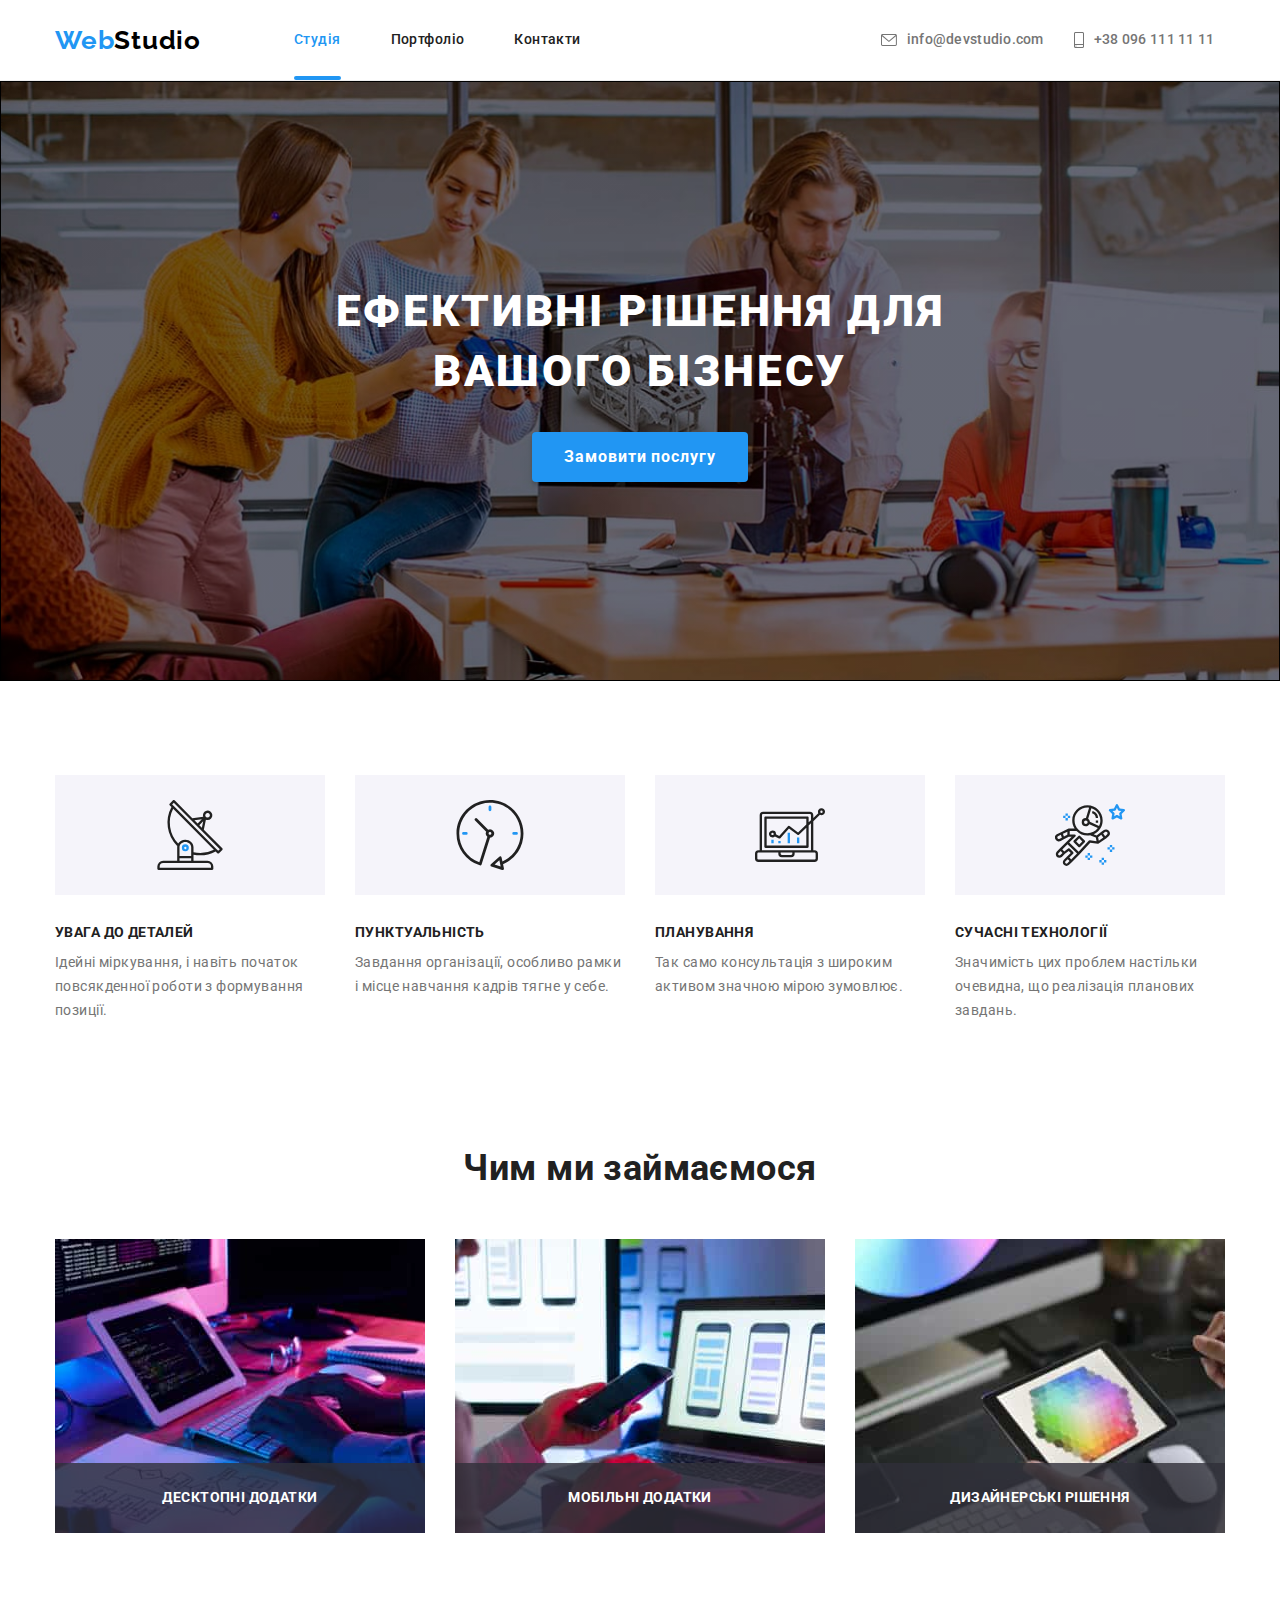
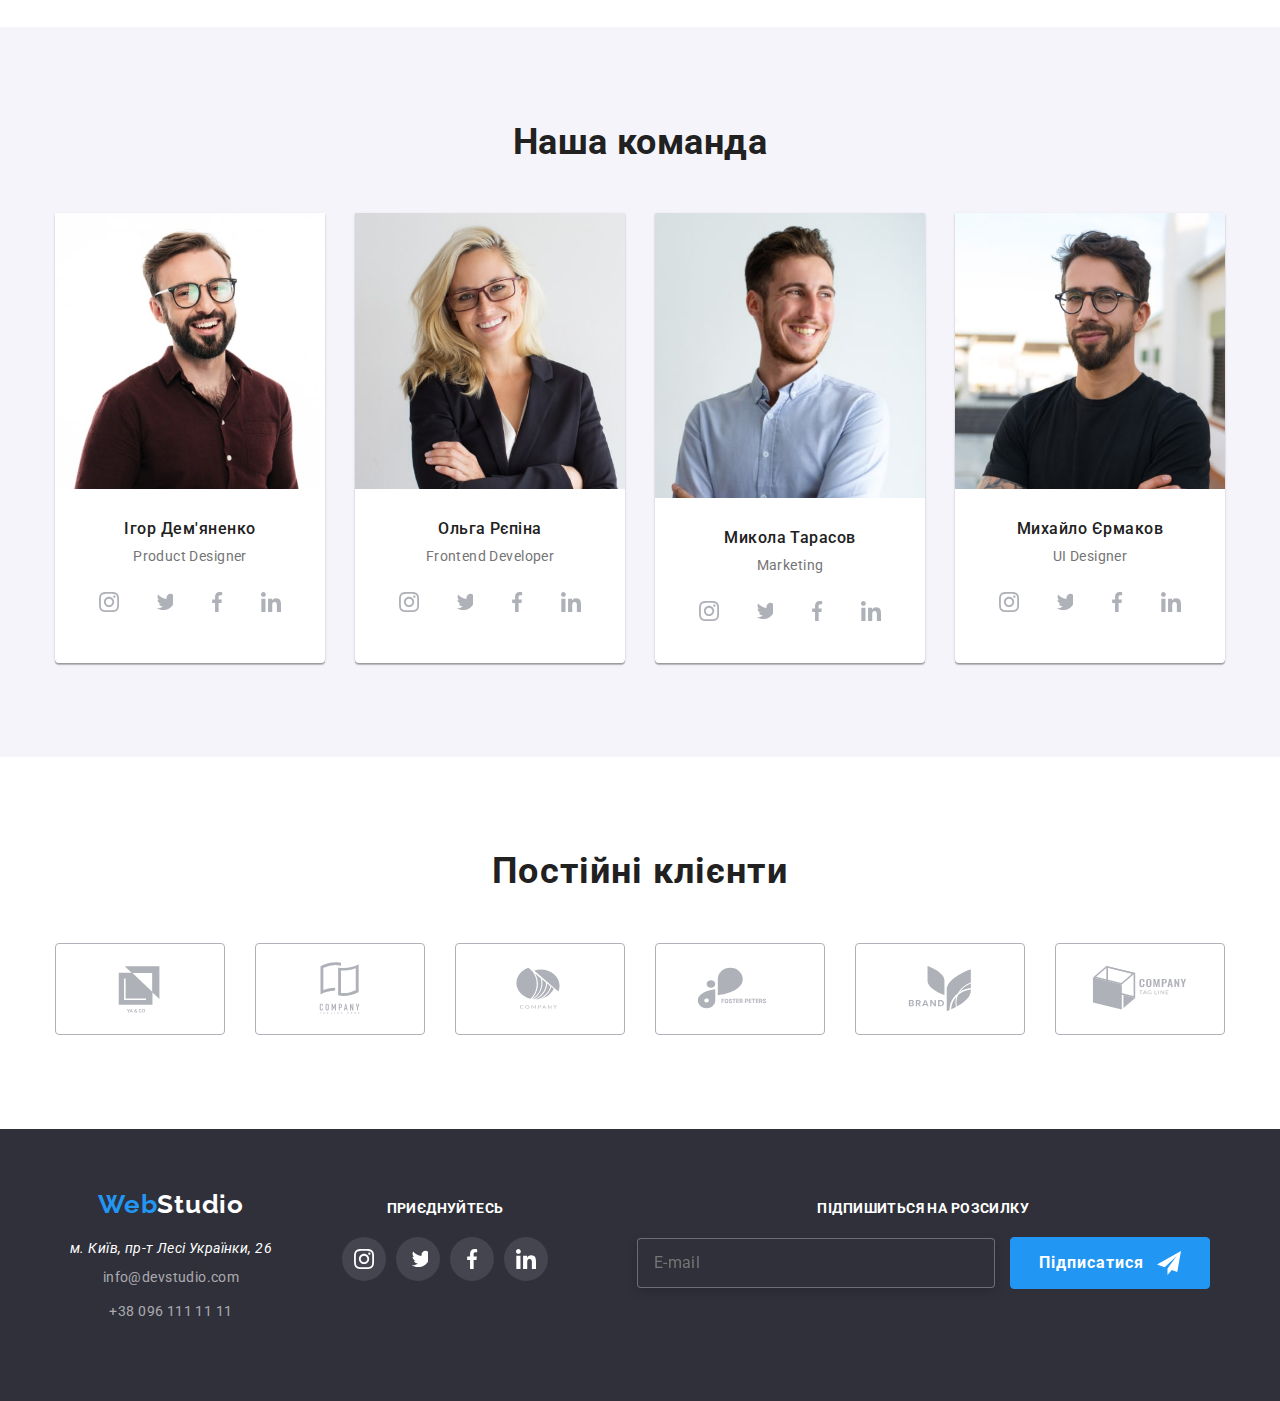
==== index.html @ cedf7c08 "DZ_8" ====
<!DOCTYPE html>
<html lang="uk">
<head>
    <meta charset="UTF-8">
    <meta http-equiv="X-UA-Compatible" content="IE=edge">
    <meta name="viewport" content="width=device-width, initial-scale=1.0">
    <title>WebStudio</title>
    <link rel="preconnect" href="https://fonts.googleapis.com">
    <link rel="preconnect" href="https://fonts.gstatic.com" crossorigin>
    <link href="https://fonts.googleapis.com/css2?family=Oleo+Script&family=Raleway:wght@700&family=Roboto:wght@400;500;700;900&display=swap" rel="stylesheet">
    <link rel="stylesheet" href="https://cdnjs.cloudflare.com/ajax/libs/modern-normalize/1.1.0/modern-normalize.min.css" />
    <link rel="stylesheet" href="./css/main.min.css" />
</head>
<body>

    <header class="header">
        <div class="container nav-contact">
            
            <nav class="nav">
                <a href="./index.html" class="logo link">
                    <span class="accent">Web</span>Studio
                </a>
                <button type="button" class="menu-btn" aria-expanded="false" aria-controls="menu-container" data-menu-button>
                    <svg width="40" height="40" aria-label="перемикач меню">
                        <use href="./images/icons.svg#icon-menu_40" class="icon-menu"></use>
                        <use href="./images/icons.svg#icon-close_40" class="icon-close"></use>
                    </svg>
                </button>
                <div class="menu-container" id="menu-container is-open" data-menu>
                    <ul class="nav__list list">
                        <li class="nav__item"><a class="nav__link current link" href="./index.html">Студія</a></li>
                        <li class="nav__item"><a class="nav__link link" href="./portfolio.html">Портфоліо</a></li>
                        <li class="nav__item"><a class="nav__link link" href="">Контакти</a></li>
                    </ul>

                    <ul class="contact__list list">
                        <li class="contact__item">
                            <a href="mailto:info@devstudio.com" class="contact__link mail link">
                                <svg width="16" height="12" class="contact__icon">
                                    <use href="./images/icons.svg#icon-envelope"></use>
                                </svg>info@devstudio.com</a>
                        </li>
                        <li class="contact__item">
                            <a href="tel:+380961111111" class="contact__link tel link">
                                <svg width="10" height="16" class="contact__icon">
                                    <use href="./images/icons.svg#icon-smartphone"></use>
                                </svg>+38 096 111 11 11</a>
                        </li>    
                    </ul>
                    
                    <ul class="soc__list list">
                        <li class="soc__item">
                            <a href="" class="soc__link link">Instagram</a>
                        </li>
                        <li class="soc__item">
                            <a href="" class="soc__link link">Twitter</a>
                        </li>
                        <li class="soc__item">
                            <a href="" class="soc__link link">Facebook</a>
                        </li>
                        <li class="soc__item">
                            <a href="" class="soc__link link">Linkedin</a>
                        </li>
                    </ul>
                </div>  
            </nav>
        </div>
    </header>

    <!--Main-->
    <main>

        <section class="hero">
            <h1 class="hero__title">Ефективні рішення для<br>вашого бізнесу</h1>
            <button type="button" class="hero__btn btn" data-modal-open="">Замовити послугу</button>
        </section>
       
        <!--Властивості-->
        <section class="properties">
            <div class="container">

                 <!--Прихований заголовок-->
                <h2 class="visually-hidden">Необхідні властивості характеру</h2>

                <ul class="properties__list list">
                    <li class="properties__item icon-antena">
                        <h3 class="properties__title">УВАГА ДО ДЕТАЛЕЙ</h3>
                        <p class="properties__text">Ідейні міркування, і навіть початок повсякденної роботи з формування позиції.</p>
                    </li>
                    <li class="properties__item icon-clock">
                        <h3 class="properties__title">ПУНКТУАЛЬНІСТЬ</h3>
                        <p class="properties__text">Завдання організації, особливо рамки і місце навчання кадрів тягне у себе.</p>
                    </li>
                    <li class="properties__item icon-diagram">
                        <h3 class="properties__title">ПЛАНУВАННЯ</h3>
                        <p class="properties__text">Так само консультація з широким активом значною мірою зумовлює.</p>
                    </li>
                    <li class="properties__item icon-cosmo">
                        <h3 class="properties__title">СУЧАСНІ ТЕХНОЛОГІЇ</h3>
                        <p class="properties__text">Значимість цих проблем настільки очевидна, що реалізація планових завдань.</p>
                    </li>
                </ul>
            </div>
        </section>

        <!--Зайнятість-->
        <section class="employment">
            <div class="container">
                <h2 class="employment__title">Чим ми займаємося</h2>
                <ul class="employment__list list">
                    <li class="employment__item">
                        <div class="box">
                            <img src="./images/box_1.jpg" alt="картинка алгоритму" width="370">
                            <p class="image__label">Десктопні додатки</p>
                        </div>
                    </li>
                    <li class="employment__item">
                        <div class="box">
                            <img src="./images/box_2.jpg" alt="картинка схеми сайту" width="370">
                            <p class="image__label">Мобільні додатки</p>
                        </div>
                    </li>
                    <li class="employment__item">
                        <div class="box">
                            <img src="./images/box_3.jpg" alt="картинка вибору кольору" width="370">
                            <p class="image__label">Дизайнерські рішення</p>
                        </div>
                    </li>
                </ul>
            </div>
        </section>

        <!--Наша команда-->
        <section class="team">
            <div class="container">
                <h2 class="team__title">Наша команда</h2>
                <ul class="team__list list">
                    <li class="team__item">
                        <picture>
                            <source
                                srcset="./images/demjan_mob-min.jpg 1x, ./images/demjan_mob@2x-min.jpg 2x" media="(min-width: 480px)"
                            />
                            <source
                                srcset="./images/demjan_tab-min.jpg 1x ./images/demjan_mob@2x-min.jpg 2x" media="(min-width: 768px)"
                            />
                            <img src="./images/img_1.jpg" alt="фото Ігора Дем'яненко" width="270">
                        </picture>
                        
                        <h3 class="team__name">Ігор Дем'яненко</h3>
                        <p class="team__text">Product Designer</p>
                        <ul class="team-soc__list list">
                            <li class="team-soc__item">
                                <a href="#" class="team-soc__link link">
                                    <svg width="20" height="20" class="team__icon">
                                        <use href="./images/icons.svg#icon-instagram"></use>
                                    </svg>
                                </a>
                            </li>
                            <li class="team-soc__item">
                                <a href="#" class="team-soc__link link">
                                    <svg width="20" height="20" class="team__icon">
                                        <use href="./images/icons.svg#icon-twitter"></use>
                                    </svg>
                                </a>
                            </li>
                            <li class="team-soc__item">
                                <a href="#" class="team-soc__link link">
                                    <svg width="20" height="20" class="team__icon">
                                        <use href="./images/icons.svg#icon-facebook"></use>
                                    </svg>
                                </a>
                            </a></li>
                            <li class="team-soc__item">
                                <a href="#" class="team-soc__link link">
                                    <svg width="20" height="20" class="team__icon">
                                        <use href="./images/icons.svg#icon-linkedin"></use>
                                    </svg>
                                </a>
                            </li>
                        </ul>

                    </li>
                    <li class="team__item">
                        <picture>
                            <source
                                srcset="/images/repina_mob-min.jpg 1x, ./images/demjan_mob@2x-min.jpg 2x" media="(min-width: 480px)"
                            />
                            <source
                                srcset="/images/repina_tab-min.jpg, ./images/demjan_mob@2x-min.jpg 2x" media="(min-width: 768px)"
                            />
                            <img src="./images/img_2.jpg" alt="фото Ольги Рєпіної" width="270">
                        </picture>
                        
                        <h3 class="team__name">Ольга Рєпіна</h3>
                        <p class="team__text">Frontend Developer</p>
                        <ul class="team-soc__list list">
                            <li class="team-soc__item">
                                <a href="#" class="team-soc__link link">
                                    <svg width="20" height="20" class="team__icon">
                                        <use href="./images/icons.svg#icon-instagram"></use>
                                    </svg>
                                </a>
                            </li>
                            <li class="team-soc__item">
                                <a href="#" class="team-soc__link link">
                                    <svg width="20" height="20" class="team__icon">
                                        <use href="./images/icons.svg#icon-twitter"></use>
                                    </svg>
                                </a>
                            </li>
                            <li class="team-soc__item">
                                <a href="#" class="team-soc__link link">
                                    <svg width="20" height="20" class="team__icon">
                                        <use href="./images/icons.svg#icon-facebook"></use>
                                    </svg>
                                </a>
                            </a></li>
                            <li class="team-soc__item">
                                <a href="#" class="team-soc__link link">
                                    <svg width="20" height="20" class="team__icon">
                                        <use href="./images/icons.svg#icon-linkedin"></use>
                                    </svg>
                                </a>
                            </li>
                        </ul>
                    </li>
                    <li class="team__item">
                        <picture>
                            <source
                                srcset="/images/taras_tab-min.jpg 1x, ./images/taras_tab@2x-min.jpg 2x" media="(min-width: 480px)"
                            />
                            <source
                                srcset="/images/taras_tab-min.jpg 1x, ./images/taras_tab@2x-min.jpg 2x" media="(min-width: 768px)"
                            />
                            <img src="./images/img_3.jpg" alt="фото Миколи Тарасова" width="270">
                        </picture>
                        
                        <h3 class="team__name">Микола Тарасов</h3>
                        <p class="team__text">Marketing</p>
                        <ul class="team-soc__list list">
                            <li class="team-soc__item">
                                <a href="#" class="team-soc__link link">
                                    <svg width="20" height="20" class="team__icon">
                                        <use href="./images/icons.svg#icon-instagram"></use>
                                    </svg>
                                </a>
                            </li>
                            <li class="team-soc__item">
                                <a href="#" class="team-soc__link link">
                                    <svg width="20" height="20" class="team__icon">
                                        <use href="./images/icons.svg#icon-twitter"></use>
                                    </svg>
                                </a>
                            </li>
                            <li class="team-soc__item">
                                <a href="#" class="team-soc__link link">
                                    <svg width="20" height="20" class="team__icon">
                                        <use href="./images/icons.svg#icon-facebook"></use>
                                    </svg>
                                </a>
                            </a></li>
                            <li class="team-soc__item">
                                <a href="#" class="team-soc__link link">
                                    <svg width="20" height="20" class="team__icon">
                                        <use href="./images/icons.svg#icon-linkedin"></use>
                                    </svg>
                                </a>
                            </li>
                        </ul>
                    </li>
                    <li class="team__item">
                        <picture>
                            <source
                                srcset="/images/jermak_mob-min.jpg 1x, ./images/jermak_mob@2x-min.jpg 2x" media="(min-width: 480px)"
                            />
                            <source
                                srcset="/images/jermak_tab-min.jpg, ./images/jermak_mob@2x-min.jpg 2x" media="(min-width: 768px)"
                            />
                            <img src="./images/img_4.jpg" alt="фото Михайла Єрмакова" width="270">
                        </picture>
                        
                        <h3 class="team__name">Михайло Єрмаков</h3>
                        <p class="team__text">UI Designer</p>
                        <ul class="team-soc__list list">
                            <li class="team-soc__item">
                                <a href="#" class="team-soc__link link">
                                    <svg width="20" height="20" class="team__icon">
                                        <use href="./images/icons.svg#icon-instagram"></use>
                                    </svg>
                                </a>
                            </li>
                            <li class="team-soc__item">
                                <a href="#" class="team-soc__link link">
                                    <svg width="20" height="20" class="team__icon">
                                        <use href="./images/icons.svg#icon-twitter"></use>
                                    </svg>
                                </a>
                            </li>
                            <li class="team-soc__item">
                                <a href="#" class="team-soc__link link">
                                    <svg width="20" height="20" class="team__icon">
                                        <use href="./images/icons.svg#icon-facebook"></use>
                                    </svg>
                                </a>
                            </a></li>
                            <li class="team-soc__item">
                                <a href="#" class="team-soc__link link">
                                    <svg width="20" height="20" class="team__icon">
                                        <use href="./images/icons.svg#icon-linkedin"></use>
                                    </svg>
                                </a>
                            </li>
                        </ul>

                    </li>
                </ul>
            </div>
        </section>

        <!--Клієнти-->
        <section class="client">
            <div class="container">
                <h2 class="client__title">Постійні клієнти</h2>
                <ul class="client__list list">
                    <li class="client__item">
                        <a href="#" class="client__link link">
                            <svg width="106" height="60" class="client__icon">
                                <use href="./images/icons.svg#icon-Logo_1"></use>
                            </svg>
                        </a>
                    </li>
                    <li class="client__item">
                        <a href="#" class="client__link link">
                            <svg width="106" height="60" class="client__icon">
                                <use href="./images/icons.svg#icon-Logo_2"></use>
                            </svg>
                        </a>
                    </li>
                    <li class="client__item">
                        <a href="#" class="client__link link">
                            <svg width="106" height="60" class="client__icon">
                                <use href="./images/icons.svg#icon-Logo_3"></use>
                            </svg>
                        </a>
                    </li>
                    <li class="client__item">
                        <a href="#" class="client__link link">
                            <svg width="106" height="60" class="client__icon">
                                <use href="./images/icons.svg#icon-Logo_4"></use>
                            </svg>
                        </a>
                    </li>
                    <li class="client__item">
                        <a href="#" class="client__link link">
                            <svg width="106" height="60" class="client__icon">
                                <use href="./images/icons.svg#icon-Logo_5"></use>
                            </svg>
                        </a>
                    </li>
                    <li class="client__item">
                        <a href="#" class="client__link link">
                            <svg width="106" height="60" class="client__icon">
                                <use href="./images/icons.svg#icon-Logo_6"></use>
                            </svg>
                        </a>
                    </li>
                </ul>
            </div>
            
        </section>
    </main>

    <!---Футер-->
    <footer class="footer">
        <div class="container">
            <div class="footer-block">
                <div class="footer-contact">
                    <a href="./index.html" class="logo logo--footer link">
                        <span class="accent">Web</span>Studio
                    </a>
                    <address>
                        <ul class="footer-contact__list list">
                            <li class="footer-contact__item">
                                <a href="https://goo.gl/maps/PAnnSUerjHj3gwqy8" class="footer-contact add link" target="_blank" rel="noopener noreferrer">м. Київ, пр-т Лесі Українки, 26</a>
                            </li>
                            <li class="footer-contact__item">
                                <a href="mailto:info@devstudio.com" class="footer-contact__link link">info@devstudio.com</a>
                            </li>
                            <li class="footer-contact__item">
                                <a href="tel:+380961111111" class="footer-contact__link link">+38 096 111 11 11</a>
                            </li>
                        </ul>
                    </address>
                </div>
                <div class="footer-soc">
                    <p class="footer-soc__text">Приєднуйтесь</p>
                    <ul class="footer-soc__list list">
                        <li class="footer-soc__item">
                            <a href="#" class="footer-soc__link link">
                                <svg width="20" height="20" class="footer-soc__icon">
                                    <use href="./images/icons.svg#icon-instagram"></use>
                                </svg>
                            </a>
                        </li>
                        <li class="footer-soc__item">
                            <a href="#" class="footer-soc__link link">
                                <svg width="20" height="20" class="footer-soc__icon">
                                    <use href="./images/icons.svg#icon-twitter"></use>
                                </svg>
                            </a>
                        </li>
                        <li class="footer-soc__item">
                            <a href="#" class="footer-soc__link link">
                                <svg width="20" height="20" class="footer-soc__icon">
                                    <use href="./images/icons.svg#icon-facebook"></use>
                                </svg>
                            </a>
                        </a></li>
                        <li class="footer-soc__item">
                            <a href="#" class="footer-soc__link link">
                                <svg width="20" height="20" class="footer-soc__icon">
                                    <use href="./images/icons.svg#icon-linkedin"></use>
                                </svg>
                            </a>
                        </li>
                    </ul>
                </div>
                <form action="" class="footer-form">
                    <p class="footer-form__text">Підпишиться на розсилку</p>
                    <input type="email" name="email" class="footer-form__input" placeholder="E-mail" required />
                    <button type="submit" class="footer-form__btn btn">
                        <svg width="24" height="24" class="footer-form__icon">
                            <use href="./images/icons.svg#icon-send"></use>
                        </svg>
                        Підписатися
                    </button>
                </form>
            </div>
        </div> 
    </footer>

   <!-- -Модальне вікно-->
    <div class="backdrop is-hidden" data-modal>
        <div class="modal">
          <button type="button" class="modal__close-button btn" data-modal-close>
            <svg width="18" height="18" class="modal__close-icon">
              <use href="./images/icons.svg#close-black-18dp"></use>
            </svg>
          </button>
          <p class="modal__form-title">Залиште свої дані, ми вам передзвонимо</p>
          <form action="">
            <div class="modal-input">
                <label for="name" class="modal-input__label">Ім'я</label>
                <div class="modal-input__field">
                    <input type="text" class="input" name="name" id="name" required>
                    <svg width="18" height="18" class="modal-input__icon">
                        <use href="./images/icons.svg#icon-person-black"></use>
                    </svg>
                </div>    
            </div>
            <div class="modal-input">
                <label for="tel" class="modal-input__label">Телефон</label>
                <div class="modal-input__field">
                    <input type="text" class="input" name="tel" id="tel" value="+38" required >
                    <svg width="18" height="18" class="modal-input__icon">
                        <use href="./images/icons.svg#icon-phone-black"></use>
                    </svg>
                </div>
            </div>
            <div class="modal-input">
                <label for="email" class="modal-input__label">Пошта</label>
                <div class="modal-input__field">
                    <input type="text" class="input" name="email" id="email" required>
                    <svg width="18" height="18" class="modal-input__icon">
                        <use href="./images/icons.svg#icon-email-black"></use>
                    </svg>
                </div>
            </div>
            <div class="modal-input__com">
                <label for="comment" class="modal-input__label">Коментар</label>
                <textarea class="modal-input__comment input" placeholder="Введіть текст" name="comment" id="comment"></textarea>
            </div>

            <div class="modal-input__politic">
                <input type="checkbox" name="politic" id="politic" class="modal-input__check visually-hidden">
                <label for="politic" class="modal-politic__label">
                    <span class="modal-input__check">
                        <svg width="11" height="8">
                            <use href="./images/icons.svg#icon-check"></use>
                        </svg>
                    </span>  Погоджуюся з розсилкою та приймаю<a class="modal-input__cklick line" href="">Умови договору</a>
                </label>
            </div>
            <div class="modal__form-btn">
                <button type="submit" class="form__btn btn">Відправити</button>
            </div>
            
          </form>
        </div>
    </div>
    <script src="./js/modal.js"></script>
    <script src="./js/menu.js"></script>        
</body>
</html>
---- css/main.min.css ----
p,h1,h2,h3,h4,h5,h6{margin:0}ul,ol{margin:0}:root{--primary-text-color:#757575;--title-text-color:#212121;--accent-color:#2196F3;--primary-white-color:#ffffff;--background-color: #2F303A;--background-color_2: #F5F4FA;--border-color: #EEEEEE;--hover-color: #000000;--icon-color: #AFB1B8;--footer-soc-background-color: rgba(255, 255, 255, 0.1);--background-color-hero: #C4C4C4;--modal-icon-color: rgba(0, 0, 0, 0.1);--box-shadow-color: rgba(0, 0, 0, 0.12), 0px 1px 1px rgba(0, 0, 0, 0.14), 0px 2px 1px rgba(0, 0, 0, 0.2);--box-shadow-color-2: 0px 4px 4px rgba(0, 0, 0, 0.15);--portfolio-link-box-shadow-color: rgba(0, 0, 0, 0.12), 0px 4px 4px rgba(0, 0, 0, 0.06), 1px 4px 6px rgba(0, 0, 0, 0.16);--portfolio-btn-shadow-color: rgba(0, 0, 0, 0.1), 0px 1px 2px rgba(0, 0, 0, 0.08), 0px 2px 2px rgba(0, 0, 0, 0.12)}.line::after{position:absolute;content:"";width:100%;bottom:0;left:0;height:1px;border-radius:1px;transition:background-color 250ms cubic-bezier(0.4, 0, 0.2, 1)}.line:hover::after,.line:focus::after{background-color:var(--accent-color)}.footer-soc__link,.footer-soc__list,.client__link,.client__list,.team-soc__link,.team-soc__list,.contact__link,.nav,.nav-contact,label.modal-politic__label,.modal-input__check{display:flex;align-items:center}.logo{font-family:"Raleway",sans-serif;font-weight:700;font-size:26px;letter-spacing:.03em;color:var(--hover-color)}@media screen and (min-width: 768px){.logo{font-size:24px;line-height:1.17}}@media screen and (min-width: 1200px){.logo{font-size:26px;line-height:1.19}}.backdrop{position:fixed;top:0;width:100%;height:100%;background-color:rgba(0,0,0,.2);transition:opacity 250ms cubic-bezier(0.4, 0, 0.2, 1),visibility 250ms cubic-bezier(0.4, 0, 0.2, 1)}.modal{position:absolute;top:50%;left:50%;transform:translate(-50%, -50%) scale(1) rotate(0);padding:40px;background-color:var(--primary-white-color);box-shadow:0px 1px 3px var(--box-shadow-color);border-radius:4px;transition:transform 250ms cubic-bezier(0.4, 0, 0.2, 1)}@media screen and (min-width: 480px){.modal{width:450px;min-height:581px}}@media screen and (min-width: 1200px){.modal{width:528px;min-height:581px}}.backdrop.is-hidden .modal{transform:translate(-50%, -50%) scale(0) rotate(180deg)}.modal__close-button{position:absolute;border-radius:50%;width:30px;height:30px;top:8px;right:8px;padding:0;background-color:var(--primary-white-color);border:1px solid var(--modal-icon-color)}.modal__close-button:hover .modal__close-icon,.modal__close-button:focus .modal__close-icon{fill:var(--accent-color)}.modal__close-icon{padding:6px;width:100%;height:100%;align-items:center;justify-content:center;color:var(--hover-color);transition:border 250ms cubic-bezier(0.4, 0, 0.2, 1)}.modal__form-title{margin:0;margin-bottom:12px;text-align:center;font-weight:700;font-size:20px;line-height:1.15;text-align:center;letter-spacing:.03em;color:var(--title-text-color)}@media screen and (min-width: 480px){.modal__form-title{width:370px}}@media screen and (min-width: 1200px){.modal__form-title{width:448px}}.modal__form-btn{display:flex;justify-content:center}.is-hidden{opacity:0;visibility:hidden;pointer-events:none}.input{width:100%;height:40px;padding:11px 12px;padding-left:42px;font-weight:400;font-size:12px;line-height:1.17;letter-spacing:.01em;color:rgba(25,7,7,.5);border:1px solid rgba(33,33,33,.2);border-radius:4px;transition:border 250ms cubic-bezier(0.4, 0, 0.2, 1);cursor:pointer}.input:hover,.input:focus{border-color:var(--accent-color);outline:rgba(0,0,0,0)}.input:hover+svg,.input:focus+svg{fill:var(--accent-color)}.modal-input{margin-bottom:10px}.modal-input label{display:block;margin-bottom:4px}.modal-input__field{position:relative}.modal-input__icon{position:absolute;top:50%;left:12px;transform:translateY(-50%);transition:fill 250ms cubic-bezier(0.4, 0, 0.2, 1)}.modal-input__politic{display:flex;justify-content:center;margin-bottom:30px}.modal-input__com{margin-bottom:20px}.modal-input__com label{display:block;margin-bottom:4px}.modal-input__label{font-weight:400;font-size:12px;line-height:1.17;letter-spacing:.01em;color:var(--primary-text-color)}.modal-input__comment{padding:12px 16px;width:100%;height:120px;resize:none}.modal-input__comment::-moz-placeholder{color:rgba(117,117,117,.5)}.modal-input__comment:-ms-input-placeholder{color:rgba(117,117,117,.5)}.modal-input__comment::placeholder{color:rgba(117,117,117,.5)}.modal-input__check{width:16px;height:16px;border:2px solid var(--primary-text-color);border-radius:2px;margin-right:7px;justify-content:center;cursor:pointer}.modal-input__check svg{fill:rgba(0,0,0,0)}.modal-input__check:checked+label>span{border:none;background-color:var(--accent-color)}.modal-input__check:checked+label>span svg{fill:var(--primary-white-color)}.modal-input__cklick{position:relative;margin-left:5px;color:var(--accent-color);text-decoration:none;transition:color 250ms cubic-bezier(0.4, 0, 0.2, 1)}.form__btn{display:block;width:200px;height:50px;font-weight:700;font-size:16px;line-height:1.88;letter-spacing:.06em;color:var(--primary-white-color);background-color:#2196f3;box-shadow:var(--box-shadow-color-2);border-radius:4px;transition:background-color 250ms cubic-bezier(0.4, 0, 0.2, 1)}.form__btn:hover,.form__btn:focus{background-color:var(--title-text-color)}@media screen and (min-width: 480px){.modal-politic__label{font-weight:400;font-size:12px;line-height:1.17;letter-spacing:.03em;color:var(--primary-text-color)}}@media screen and (min-width: 1200px){.modal-politic__label{font-size:14px;line-height:1.71}}.menu-btn{display:inline-block;margin-right:15px;margin-left:276px;padding:12px 8px;border:none;background-color:rgba(0,0,0,0);z-index:1;transition:transform 250ms cubic-bezier(0.4, 0, 0.2, 1)}@media screen and (min-width: 768px){.menu-btn{display:none}}.menu-btn .icon-close{display:none}.icon-close:hover,.icon-close:focus{fill:var(--accent-color)}.menu-btn.is-open .icon-close{display:block}.menu-btn.is-open .icon-menu{display:none}@media screen and (max-width: 767px){.menu-container{display:none;position:absolute;top:100%;left:0;width:100%;z-index:1;background-color:var(--primary-white-color)}.menu-container.is-open{display:block}}@media screen and (min-width: 768px){.menu-container{display:flex}}body{font-family:"Roboto",sans-serif;font-size:14px;letter-spacing:.03em;color:var(--primary-text-color);background-color:var(--primary-white-color)}img{display:block;width:100%;height:auto}.link{text-decoration:none}.list{list-style:none;padding:0;margin:0}.accent{color:var(--accent-color)}.visually-hidden{position:absolute;width:1px;height:1px;margin:-1px;border:0;padding:0;white-space:nowrap;-webkit-clip-path:inset(100%);clip-path:inset(100%);clip:rect(0 0 0 0);overflow:hidden;opacity:0}.btn{display:inline-block;border-radius:4px;font-family:"Roboto",sans-serif;font-size:16px;text-align:center;border:none;cursor:pointer}.container{margin-left:auto;margin-right:auto;width:100%;padding-left:15px;padding-right:15px}@media screen and (min-width: 480px){.container{width:480px}}@media screen and (min-width: 768px){.container{width:768px}}@media screen and (min-width: 1200px){.container{width:1200px}}.box{position:relative;top:0;left:0;width:100%}.header{position:relative;border-bottom:1px solid var(--border-color)}.nav{justify-content:space-between}@media screen and (min-width: 480px){.nav__list{display:block;padding-left:40px;margin-bottom:302px}}@media screen and (min-width: 768px){.nav__list{margin-bottom:0;padding-left:0;margin-left:87px;display:flex}}@media screen and (min-width: 1200px){.nav__list{margin-left:93px}}@media screen and (min-width: 480px){.nav__list .nav__item:not(:last-child){margin-bottom:32px}}@media screen and (min-width: 768px){.nav__list .nav__item:not(:last-child){margin-left:0;margin-bottom:0}}@media screen and (min-width: 480px){.nav__list .nav__item+.nav__item{margin-left:0}}@media screen and (min-width: 768px){.nav__list .nav__item+.nav__item{margin-left:50px}}@media screen and (min-width: 768px){.nav__list .nav__link{display:block;padding-top:32px;padding-bottom:32px}}.nav__list .nav__link:hover,.nav__list .nav__link:focus{color:var(--accent-color)}.nav__list .nav__link.current{color:var(--accent-color)}.nav__link{position:relative;color:var(--title-text-color);transition:color 250ms cubic-bezier(0.4, 0, 0.2, 1)}@media screen and (min-width: 480px){.nav__link{font-weight:500;font-size:40px;line-height:1.175}}@media screen and (min-width: 768px){.nav__link{font-weight:500;font-size:14px;line-height:1.14}}.nav__link .contact__link{letter-spacing:.02em}@media screen and (min-width: 1200px){.nav__link .contact__link{font-weight:500;line-height:1.14}}@media screen and (min-width: 480px){.contact__list{padding-left:40px;display:flex;flex-direction:column-reverse}}@media screen and (min-width: 768px){.contact__list{display:block;padding-left:0;margin-left:97px;margin-top:21px;flex-direction:unset}}@media screen and (min-width: 1200px){.contact__list{margin-top:0;margin-left:300px;display:flex}}@media screen and (min-width: 1200px){.contact__list .contact__item+.contact__item{margin-left:30px}}@media screen and (min-width: 480px){.contact__list .contact__item{margin-bottom:32px}}@media screen and (min-width: 768px){.contact__list .contact__item{margin-bottom:10px}}@media screen and (min-width: 1200px){.contact__list .contact__item{margin-bottom:0}}.contact__link{color:var(--primary-text-color);transition:color 250ms cubic-bezier(0.4, 0, 0.2, 1)}@media screen and (min-width: 480px){.contact__link{font-weight:500;font-size:34px;line-height:1.18}}@media screen and (min-width: 768px){.contact__link{font-weight:500;font-size:12px;line-height:1.17;letter-spacing:.02em}}@media screen and (min-width: 1200px){.contact__link{width:100%;height:100%;justify-content:center;font-size:14px;line-height:1.14}}.contact__link:hover .contact-icon,.contact__link:focus .contact-icon{fill:var(--accent-color)}.contact__link:hover,.contact__link:focus{color:var(--accent-color)}@media screen and (min-width: 480px){.contact__link a[href="tel:+380961111111"]{color:var(--accent-color)}}@media screen and (min-width: 768px){.contact__link a[href="tel:+380961111111"]{color:var(--primary-text-color)}}.contact__icon{fill:currentColor;transition:fill 250ms cubic-bezier(0.4, 0, 0.2, 1)}@media screen and (max-width: 767px){.contact__icon{display:none}}@media screen and (min-width: 768px){.contact__icon{margin-right:10px}}.current::after{background-color:var(--accent-color);border-radius:2px}@media screen and (min-width: 1200px){.current::after{position:absolute;content:"";bottom:0;left:0;width:100%;height:4px}}@media screen and (min-width: 480px){.soc__list{display:flex;padding-left:40px;padding-bottom:48px;margin-top:64px}}@media screen and (min-width: 767px){.soc__list{display:none}}.soc__link{font-weight:500;font-size:18px;line-height:1.22;letter-spacing:.02em;color:var(--accent-color)}.soc__item:not(:last-child){margin-right:20px}@media screen and (min-width: 480px){.tel{color:var(--accent-color)}}@media screen and (min-width: 768px){.tel{color:var(--primary-text-color)}}.hero{text-align:center;margin-right:auto;margin-left:auto;background-repeat:no-repeat;background-size:cover;background-position:center;border:1px solid var(--hover-color);background-color:var(--background-color-hero)}@media screen and (min-width: 480px){.hero{padding-top:118px;padding-bottom:118px;background-image:linear-gradient(rgba(0, 0, 0, 0.25), rgba(0, 0, 0, 0.25)),url("../images/hero_mob-min.jpg")}}@media screen and (min-width: 480px)and (min-device-ratio: 2),screen and (min-width: 480px)and (-webkit-min-device-pixel-ratio: 2),screen and (min-width: 480px)and (min-resolution: 192dpi),screen and (min-width: 480px)and (min-resolution: 2dppx){.hero{background-image:linear-gradient(rgba(0, 0, 0, 0.25), rgba(0, 0, 0, 0.25)),url("../images/hero_mob@2x-min.jpg")}}@media screen and (min-width: 768px){.hero{background-image:linear-gradient(rgba(0, 0, 0, 0.25), rgba(0, 0, 0, 0.25)),url("../images/hero_tab-min.jpg")}}@media screen and (min-width: 768px)and (min-device-ratio: 2),screen and (min-width: 768px)and (-webkit-min-device-pixel-ratio: 2),screen and (min-width: 768px)and (min-resolution: 192dpi),screen and (min-width: 768px)and (min-resolution: 2dppx){.hero{background-image:linear-gradient(rgba(0, 0, 0, 0.25), rgba(0, 0, 0, 0.25)),url("../images/hero_tab@2x-min.jpg")}}@media screen and (min-width: 1200px){.hero{padding-top:200px;padding-bottom:200px;max-width:1600px;height:600px;background-image:linear-gradient(rgba(0, 0, 0, 0.25), rgba(0, 0, 0, 0.25)),url("../images/hero_laptop-min.jpg")}}@media screen and (min-width: 1200px)and (min-device-ratio: 2),screen and (min-width: 1200px)and (-webkit-min-device-pixel-ratio: 2),screen and (min-width: 1200px)and (min-resolution: 192dpi),screen and (min-width: 1200px)and (min-resolution: 2dppx){.hero{background-image:linear-gradient(rgba(0, 0, 0, 0.25), rgba(0, 0, 0, 0.25)),url("../images/hero_laptop@2x-min.jpg")}}.hero__title{display:block;margin-top:0;margin-bottom:30px;font-weight:900;letter-spacing:.06em;text-transform:uppercase;color:var(--primary-white-color)}@media screen and (min-width: 480px){.hero__title{font-size:26px;line-height:1.61}}@media screen and (min-width: 1200px){.hero__title{font-size:44px;line-height:1.36}}.hero__btn{font-weight:700;font-size:16px;line-height:1.88;letter-spacing:.06em;color:var(--primary-white-color);background:var(--accent-color);box-shadow:var(--box-shadow-color-2);transition:background-color 250ms cubic-bezier(0.4, 0, 0.2, 1)}.hero__btn:hover,.hero__btn:focus{background-color:var(--hover-color)}@media screen and (min-width: 480px){.hero__btn{padding:10px 24px}}@media screen and (min-width: 1200px){.hero__btn{padding:10px 32px}}@media screen and (min-width: 480px){.properties{padding-top:60px;padding-bottom:60px}}@media screen and (min-width: 768px){.properties{padding-top:60px;padding-bottom:60px}}@media screen and (min-width: 1200px){.properties{padding-top:94px;padding-bottom:94px}}.properties__list{display:flex;flex-wrap:wrap;margin-top:0;margin-bottom:0}@media screen and (min-width: 480px){.properties__list .properties__item{width:100%}}@media screen and (min-width: 768px){.properties__list .properties__item{width:calc((100% - 90px)/2)}}@media screen and (min-width: 1200px){.properties__list .properties__item{width:270px}}.properties__list>.properties__item::before{display:block;content:"";height:120px;background-repeat:no-repeat;background-position:center;background-color:var(--background-color_2);margin-bottom:30px}@media screen and (min-width: 768px){.properties__list .properties__item:nth-child(2n+1){margin-right:30px}}@media screen and (min-width: 1200px){.properties__list .properties__item:nth-child(2n+1){margin-right:0}}@media screen and (min-width: 1200px){.properties__list .properties__item+.properties__item{margin-left:30px}}.properties__title{margin-top:0;margin-bottom:10px;font-weight:700;font-size:14px;line-height:1.14;letter-spacing:.03em;text-transform:uppercase;color:var(--title-text-color)}.properties__text{margin-top:0;margin-bottom:0;line-height:1.71}@media screen and (min-width: 480px){.properties__text{margin-bottom:30px}}.icon-antena::before{background-image:url("../images/antenna.svg")}.icon-clock::before{background-image:url("../images/clock.svg")}.icon-diagram::before{background-image:url("../images/diagram.svg")}.icon-cosmo::before{background-image:url("../images/astronaut.svg")}.employment{margin:0;padding-bottom:94px;text-align:center}@media screen and (max-width: 1200px){.employment{display:none}}.employment__list{display:flex}.employment__list>.employment__item{width:calc((100% - 60px)/3);margin-top:0;margin-bottom:0;margin-right:30px}.employment__list>.employment__item:nth-child(3n){margin-right:0}.employment__title{margin-top:0;margin-bottom:50px;font-weight:700;font-size:36px;line-height:1.17;color:var(--title-text-color)}.image__label{position:absolute;bottom:0;padding-top:27px;padding-bottom:27px;width:100%;margin:0;font-weight:700;font-size:14px;line-height:1.14;text-align:center;letter-spacing:.03em;text-transform:uppercase;color:var(--primary-white-color);background:rgba(47,48,58,.8)}.team{text-align:center;background-color:var(--background-color_2)}@media screen and (min-width: 480px){.team{padding-top:60px;padding-bottom:60px}}@media screen and (min-width: 768px){.team{padding-top:60px;padding-bottom:60px}}@media screen and (min-width: 1200px){.team{padding-top:94px;padding-bottom:94px}}.team__title{margin-top:0;margin-bottom:50px;font-weight:700;font-size:36px;line-height:1.17;color:var(--title-text-color)}@media screen and (min-width: 768px){.team__list{display:flex;flex-wrap:wrap}}@media screen and (min-width: 1200px){.team__list>.team__item+.team__item{margin-left:30px}}.team__list>.team__item{background:var(--primary-white-color);box-shadow:0px 1px 3px var(--box-shadow-color);border-radius:0px 0px 4px 4px}@media screen and (min-width: 480px){.team__list>.team__item{width:100%}}@media screen and (min-width: 768px){.team__list>.team__item{width:calc((100% - 60px)/2)}}@media screen and (min-width: 1200px){.team__list>.team__item{width:270px}}@media screen and (min-width: 768px){.team__list>.team__item:nth-child(2n+1){margin-right:30px}}@media screen and (min-width: 1200px){.team__list>.team__item:nth-child(2n+1){margin-right:0}}@media screen and (min-width: 768px){.team__list>.team__item:nth-child(-n+2){margin-bottom:30px}}@media screen and (min-width: 1200px){.team__list>.team__item:nth-child(-n+2){margin-bottom:0}}.team__name{margin-top:30px;margin-bottom:10px}.team__name,.team__name .team__text{font-weight:500;font-size:16px;line-height:1.19;text-align:center;letter-spacing:.03em;color:var(--title-text-color)}.team__text{margin-top:0;margin-bottom:16px;color:var(--primary-text-color)}.team-soc__list{justify-content:center;margin-bottom:30px}@media screen and (min-width: 480px){.team-soc__list{padding-bottom:24px}}@media screen and (min-width: 768px){.team-soc__list{padding-bottom:0}}.team-soc__item{width:44px;height:44px}.team-soc__item:not(:last-child){margin-right:10px}.team-soc__link{width:100%;height:100%;background-color:var(--primary-white-color);border-radius:50%;justify-content:center;color:var(--icon-color);transition:background-color 250ms cubic-bezier(0.4, 0, 0.2, 1),color 250ms cubic-bezier(0.4, 0, 0.2, 1)}.team-soc__link:hover{background-color:var(--accent-color);fill:var(--primary-white-color)}.team-soc__link:hover .team__icon{fill:var(--primary-white-color)}.team__icon{fill:currentColor}.client{padding-top:60px;padding-bottom:60px;text-align:center;background-color:var(--primary-white-color)}@media screen and (min-width: 1200px){.client{padding-top:94px;padding-bottom:94px}}.client__title{margin-top:0;margin-bottom:50px;font-weight:700;font-size:36px;line-height:1.16;text-align:center;letter-spacing:.03em;color:var(--title-text-color)}.client__list{justify-content:center;margin-right:-30px;margin-bottom:-30px}@media screen and (min-width: 480px){.client__list{flex-wrap:wrap}}.client__item{margin-right:30px;margin-bottom:30px;height:92px}@media screen and (min-width: 480px){.client__item{width:calc((100% - 60px)/2)}}@media screen and (min-width: 768px){.client__item{width:calc((100% - 90px)/3)}}@media screen and (min-width: 1200px){.client__item{width:calc((100% - 180px)/6)}}@media screen and (min-width: 1200px){.client__item:not(:last-child){margin-right:30px}}.client__item .portfolio__item:nth-child(3n+1){margin-right:0}.client__item .portfolio__item:nth-last-child(n+4){margin-bottom:0}.client__link{width:100%;height:100%;justify-content:center;color:var(--icon-color);border:1px solid var(--icon-color);border-radius:4px;transition:border 250ms cubic-bezier(0.4, 0, 0.2, 1)}.client__link:hover,.client__link:focus{fill:var(--accent-color);border:1px solid var(--accent-color)}.client__link:hover .client__icon{fill:var(--accent-color)}.client__icon{fill:currentColor;transition:fill 250ms cubic-bezier(0.4, 0, 0.2, 1)}@media screen and (min-width: 480px){.portfolio{padding-top:60px;padding-bottom:60px}}@media screen and (min-width: 768px){.portfolio{padding-top:60px;padding-bottom:60px}}@media screen and (min-width: 1200px){.portfolio{padding-top:94px;padding-bottom:94px}}.portfolio__list{display:flex}@media screen and (min-width: 480px){.portfolio__list{flex-wrap:wrap;width:336px;margin-bottom:40px}}@media screen and (min-width: 768px){.portfolio__list{flex-wrap:nowrap;width:100%;margin-bottom:34px;justify-content:center}}@media screen and (min-width: 768px){.portfolio__list .portfolio__item+.portfolio__item{margin-left:8px}}@media screen and (min-width: 480px){.portfolio__list .portfolio__item :not(:nth-child(3)){margin-right:8px}}@media screen and (min-width: 768px){.portfolio__list .portfolio__item :not(:nth-child(3)){margin-right:0}}@media screen and (min-width: 480px){.portfolio__list .portfolio__item:nth-child(-n+3){margin-bottom:15px}}@media screen and (min-width: 768px){.portfolio__list .portfolio__item:nth-child(-n+3){margin-bottom:0}}.portfolio__btn{padding:6px 22px;margin-top:0;font-weight:500;line-height:1.63;letter-spacing:.03em;color:var(--title-text-color);background:var(--background-color_2);border-radius:4px;transition:color 250ms cubic-bezier(0.4, 0, 0.2, 1),background-color 250ms cubic-bezier(0.4, 0, 0.2, 1),box-shadow 250ms cubic-bezier(0.4, 0, 0.2, 1)}.portfolio__btn:hover,.portfolio__btn:focus{color:var(--primary-white-color);background:var(--accent-color);box-shadow:0px 3px 1px var(--portfolio-btn-shadow-color)}.portfolio__img-list{display:flex;flex-wrap:wrap;margin:0}.portfolio__img-list>.portfolio__item{background:var(--primary-white-color)}@media screen and (min-width: 480px){.portfolio__img-list>.portfolio__item{width:100%;margin-bottom:30px}}@media screen and (min-width: 768px){.portfolio__img-list>.portfolio__item{width:calc((100% - 30px)/2)}}@media screen and (min-width: 1200px){.portfolio__img-list>.portfolio__item{width:calc((100% - 60px)/3);margin-right:30px;margin-bottom:30px}}@media screen and (min-width: 768px){.portfolio__img-list>.portfolio__item:nth-child(2n+1){margin-right:30px}}@media screen and (min-width: 1200px){.portfolio__img-list>.portfolio__item:nth-child(3n){margin-right:0}}@media screen and (min-width: 1200px){.portfolio__img-list>.portfolio__item:nth-last-child(-n+3){margin-bottom:0}}.portfolio__link{display:block}.portfolio__link:hover,.portfolio__link:focus{box-shadow:0px 1px 1px var(--portfolio-link-box-shadow-color)}.portfolio__link:hover .portfolio-thumb__text{transform:translateY(0)}.portfolio-thumb{position:relative;overflow:hidden}.portfolio-thumb__text{position:absolute;top:0;margin:0;color:var(--primary-white-color);background-color:var(--accent-color);font-weight:400;font-size:18px;line-height:1.56;letter-spacing:.03em;text-align:center;padding:63px 24px;height:100%;transform:translateY(100%);transition:transform 250ms cubic-bezier(0.4, 0, 0.2, 1)}.portfolio-info{padding:20px 24px;background:var(--primary-white-color);border-right:1px solid var(--border-color);border-bottom:1px solid var(--border-color);border-left:1px solid var(--border-color)}.portfolio-info__title{font-weight:700;font-size:18px;line-height:2;letter-spacing:.06em;color:var(--title-text-color)}.portfolio-info__text{margin:0;font-size:16px;line-height:1.86;letter-spacing:.03em;color:var(--primary-text-color)}@media screen and (min-width: 768px){.portfolio__item:first-child .portfolio-info{padding-bottom:56px}}@media screen and (min-width: 1200px){.portfolio__item:first-child .portfolio-info{padding-bottom:20px}}.footer{padding-top:60px;padding-bottom:60px;margin-right:auto;margin-left:auto;background-color:var(--background-color)}@media screen and (min-width: 480px){.footer-block{text-align:center;padding-right:15px;padding-left:15px}}@media screen and (min-width: 768px){.footer-block{display:flex;align-items:baseline;flex-wrap:wrap;align-items:baseline;justify-content:center}}@media screen and (min-width: 1200px){.footer-block{display:flex;align-items:baseline}}.footer-contact__list .footer-contact__item:not(:last-of-type){margin-top:0;margin-bottom:10px}.footer-contact a[href="https://goo.gl/maps/PAnnSUerjHj3gwqy8"]{color:var(--primary-white-color)}@media screen and (min-width: 480px){.footer-contact{margin-bottom:60px}}@media screen and (min-width: 1200px){.footer-contact{margin-bottom:0px}}.footer-contact__link{font-style:normal;line-height:1.71;letter-spacing:.03em;color:rgba(255,255,255,.6);transition:color 250ms cubic-bezier(0.4, 0, 0.2, 1)}.footer-contact__link:hover,.footer-contact__link:focus{color:var(--accent-color)}.footer .add{color:var(--primary-white-color)}@media screen and (min-width: 480px){.footer-soc{margin-bottom:60px;margin-left:0}}@media screen and (min-width: 768px){.footer-soc{margin-left:165px}}@media screen and (min-width: 1200px){.footer-soc{margin-left:70px}}.footer-soc__text{margin-top:0;margin-bottom:20px;font-weight:700;font-size:14px;line-height:1.14;letter-spacing:.03em;text-transform:uppercase;color:var(--primary-white-color)}.footer-soc__list{justify-content:center}.footer-soc__item{width:44px;height:44px}.footer-soc__item:not(:last-child){margin-right:10px}.footer-soc__link{width:100%;height:100%;justify-content:center;background-color:var(--footer-soc-background-color);border-radius:50%;color:var(--primary-white-color);transition:background-color 250ms cubic-bezier(0.4, 0, 0.2, 1)}.footer-soc__link:hover{background-color:var(--accent-color)}.footer-soc__icon{fill:currentColor}.footer-form{display:block;align-items:center;margin:0}@media screen and (min-width: 480px){.footer-form{display:flex;flex-wrap:wrap;align-items:baseline;justify-content:center}}@media screen and (min-width: 768px){.footer-form{display:block;align-items:center}}@media screen and (min-width: 1200px){.footer-form{margin-left:auto}}.footer-form__text{margin-top:0;margin-bottom:20px;font-weight:700;font-size:14px;line-height:1.14;letter-spacing:.03em;text-transform:uppercase;color:var(--primary-white-color)}.footer-form__btn{position:relative;width:200px;font-weight:700;font-size:16px;line-height:1.88;margin-left:12px;padding:10px 28px;align-items:center;text-align:left;letter-spacing:.06em;color:var(--primary-white-color);background-color:var(--accent-color);transition:background-color 250ms cubic-bezier(0.4, 0, 0.2, 1);border:1px solid var(--accent-color)}.footer-form__btn:hover,.footer-form__btn:focus{background-color:var(--background-color);border:1px solid var(--accent-color)}.footer-form__input{height:50px;padding-left:16px;font-weight:400;font-size:16px;line-height:1.25;letter-spacing:.03em;color:rgba(255,255,255,.6);background-color:var(--background-color);border:1px solid rgba(255,255,255,.3);filter:drop-shadow(var(--box-shadow-color-2));border-radius:4px;transition:border-color 250ms cubic-bezier(0.4, 0, 0.2, 1)}@media screen and (min-width: 480px){.footer-form__input{margin-bottom:20px;width:450px}}@media screen and (min-width: 768px){.footer-form__input{display:block;width:450px}}@media screen and (min-width: 1200px){.footer-form__input{display:inline-flex;width:358px}}.footer-form__input:hover,.footer-form__input:focus{border-color:var(--accent-color)}.footer-form__icon{position:absolute;top:13px;right:28px;fill:currentColor}.logo--footer{display:inline-block;margin-top:0;margin-bottom:20px;color:var(--primary-white-color)}/*# sourceMappingURL=main.min.css.map */
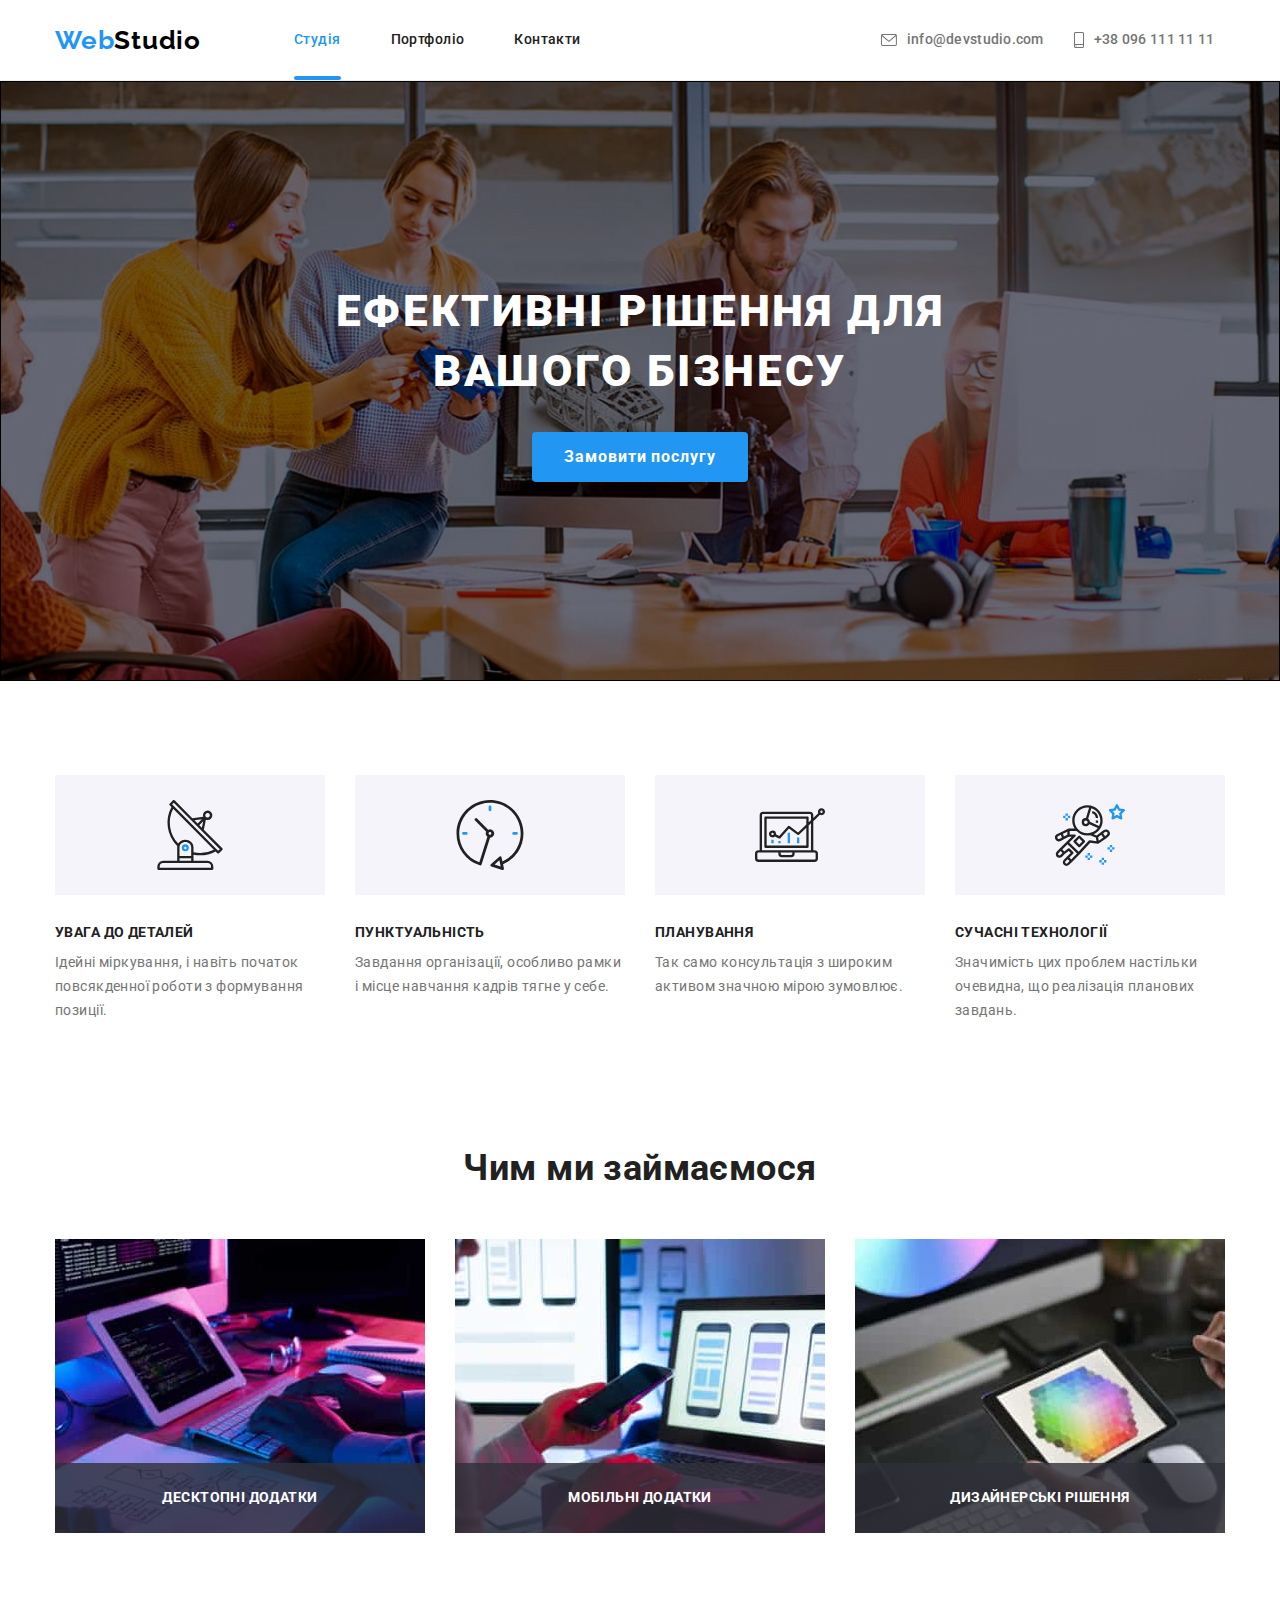
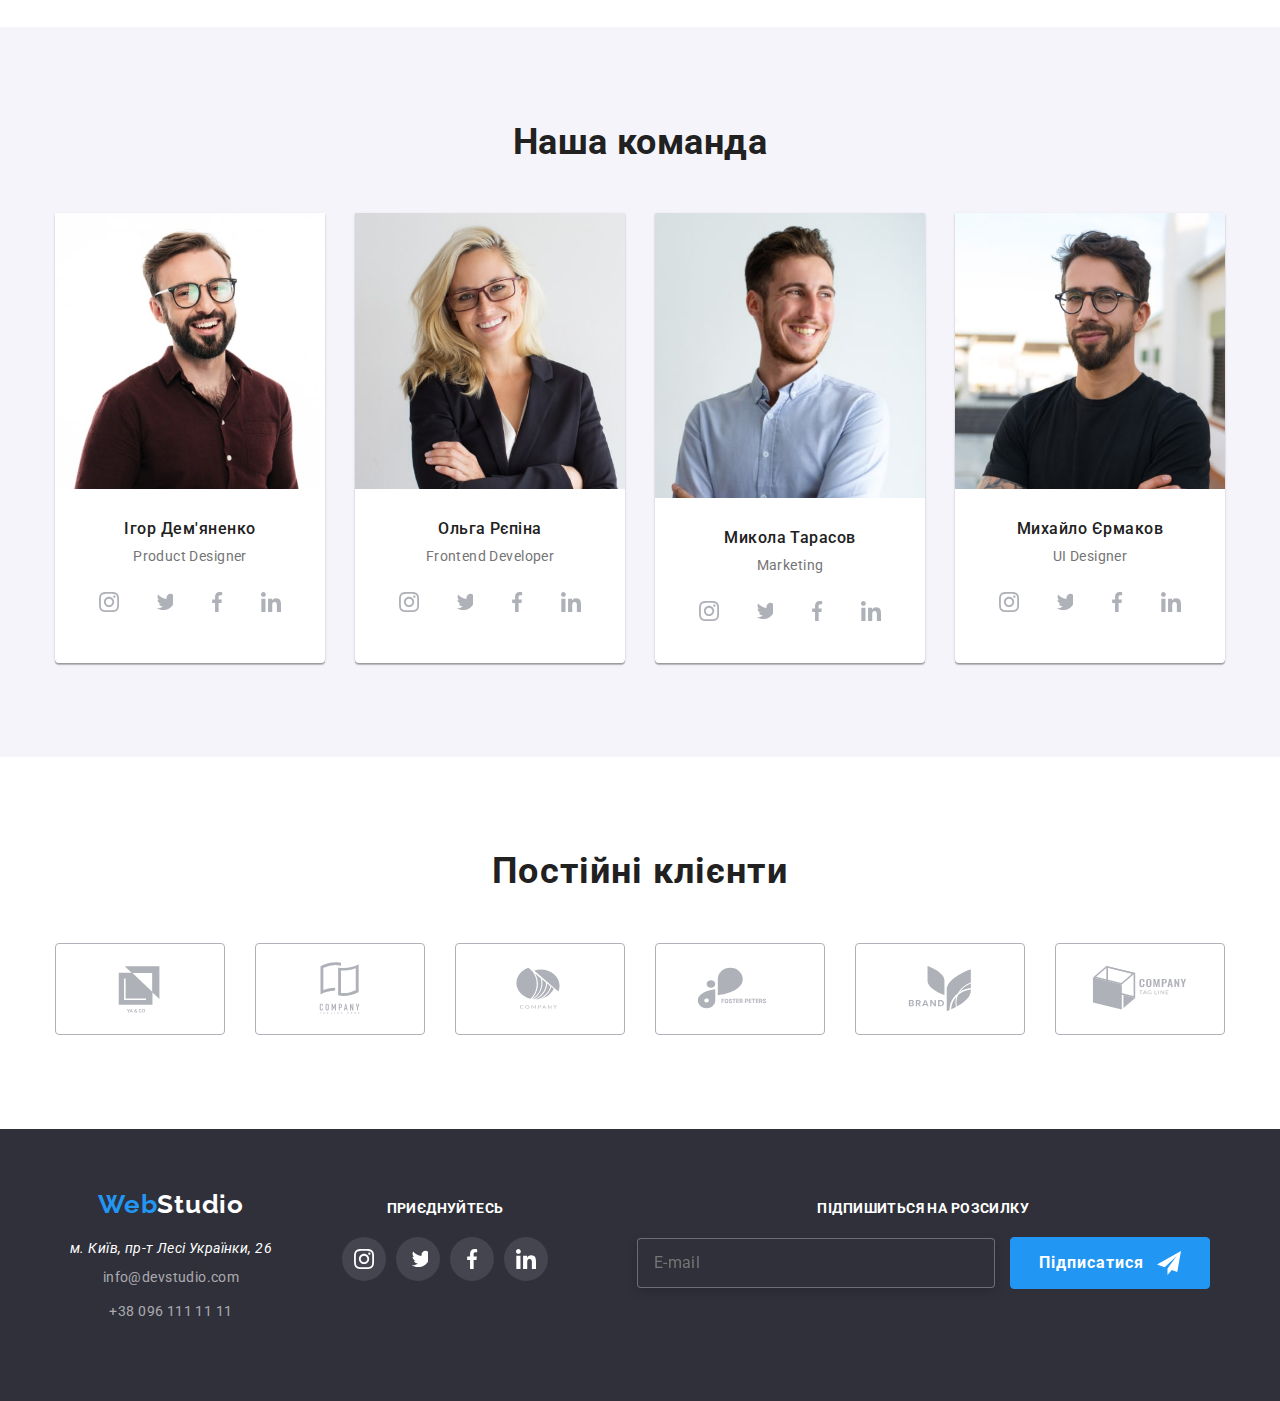
==== commit df36a4b0: "DZ_8" ====
--- a/index.html
+++ b/index.html
@@ -137,11 +137,11 @@
                 <ul class="team__list list">
                     <li class="team__item">
                         <picture>
-                            <source
+                             <source
                                 srcset="./images/demjan_mob-min.jpg 1x, ./images/demjan_mob@2x-min.jpg 2x" media="(min-width: 480px)"
                             />
                             <source
-                                srcset="./images/demjan_tab-min.jpg 1x ./images/demjan_mob@2x-min.jpg 2x" media="(min-width: 768px)"
+                                srcset="./images/demjan_tab-min.jpg 1x, ./images/demjan_tab@2x-min.jpg 2x" media="(min-width: 768px)"
                             />
                             <img src="./images/img_1.jpg" alt="фото Ігора Дем'яненко" width="270">
                         </picture>
@@ -183,10 +183,10 @@
                     <li class="team__item">
                         <picture>
                             <source
-                                srcset="/images/repina_mob-min.jpg 1x, ./images/demjan_mob@2x-min.jpg 2x" media="(min-width: 480px)"
-                            />
-                            <source
-                                srcset="/images/repina_tab-min.jpg, ./images/demjan_mob@2x-min.jpg 2x" media="(min-width: 768px)"
+                                srcset="./images/repina_mob-min.jpg 1x, ./images/repina_mob@2x-min.jpg 2x" media="(min-width: 480px)"
+                            />
+                            <source
+                                srcset="./images/repina_tab-min.jpg 1x, ./images/repina_tab@2x-min.jpg 2x" media="(min-width: 768px)"
                             />
                             <img src="./images/img_2.jpg" alt="фото Ольги Рєпіної" width="270">
                         </picture>
@@ -227,10 +227,10 @@
                     <li class="team__item">
                         <picture>
                             <source
-                                srcset="/images/taras_tab-min.jpg 1x, ./images/taras_tab@2x-min.jpg 2x" media="(min-width: 480px)"
-                            />
-                            <source
-                                srcset="/images/taras_tab-min.jpg 1x, ./images/taras_tab@2x-min.jpg 2x" media="(min-width: 768px)"
+                                srcset="./images/taras_tab-min.jpg 1x, ./images/taras_tab@2x-min.jpg 2x" media="(min-width: 480px)"
+                            />
+                            <source
+                                srcset="./images/taras_tab-min.jpg 1x, ./images/taras_tab@2x-min.jpg 2x" media="(min-width: 768px)"
                             />
                             <img src="./images/img_3.jpg" alt="фото Миколи Тарасова" width="270">
                         </picture>
@@ -271,10 +271,10 @@
                     <li class="team__item">
                         <picture>
                             <source
-                                srcset="/images/jermak_mob-min.jpg 1x, ./images/jermak_mob@2x-min.jpg 2x" media="(min-width: 480px)"
-                            />
-                            <source
-                                srcset="/images/jermak_tab-min.jpg, ./images/jermak_mob@2x-min.jpg 2x" media="(min-width: 768px)"
+                                srcset="./images/jermak_mob-min.jpg 1x, ./images/jermak_mob@2x-min.jpg 2x" media="(min-width: 480px)"
+                            />
+                            <source
+                                srcset="./images/jermak_tab-min.jpg 1x, ./images/jermak_tab@2x-min.jpg 2x" media="(min-width: 768px)"
                             />
                             <img src="./images/img_4.jpg" alt="фото Михайла Єрмакова" width="270">
                         </picture>
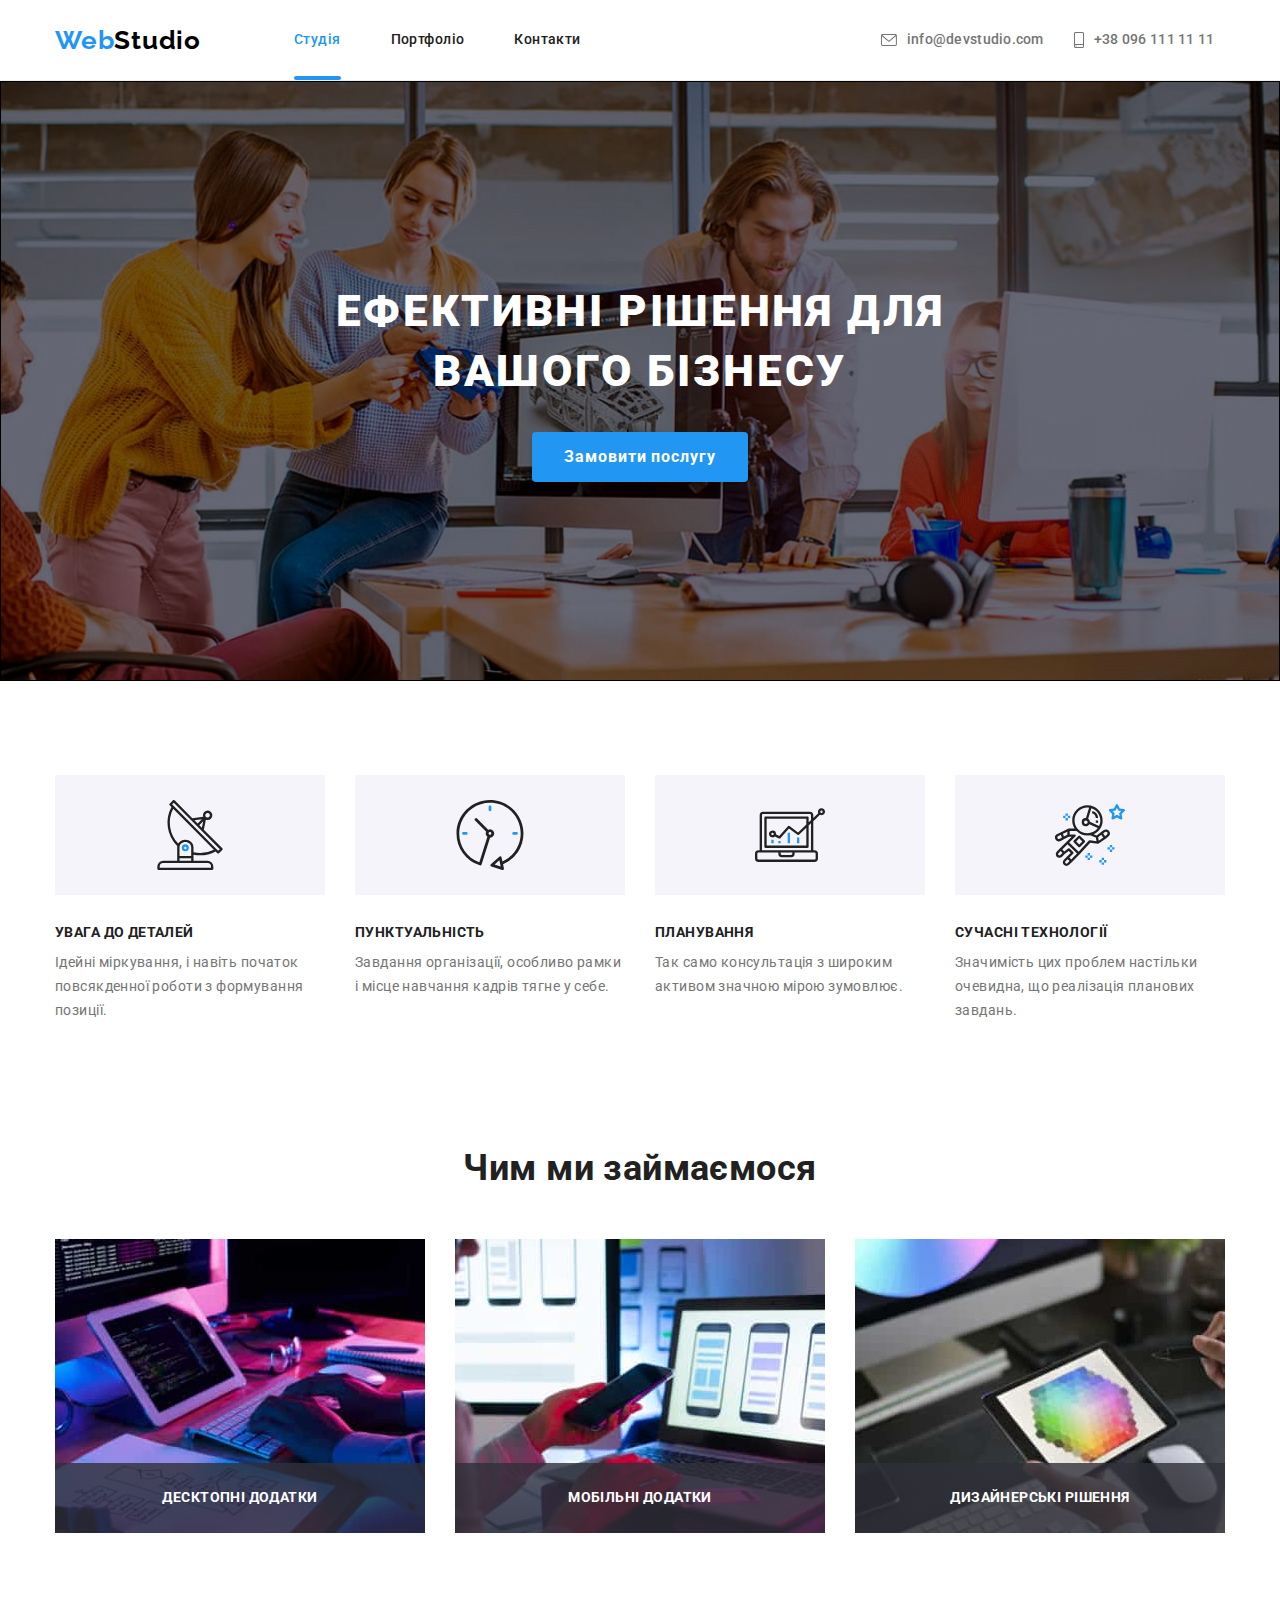
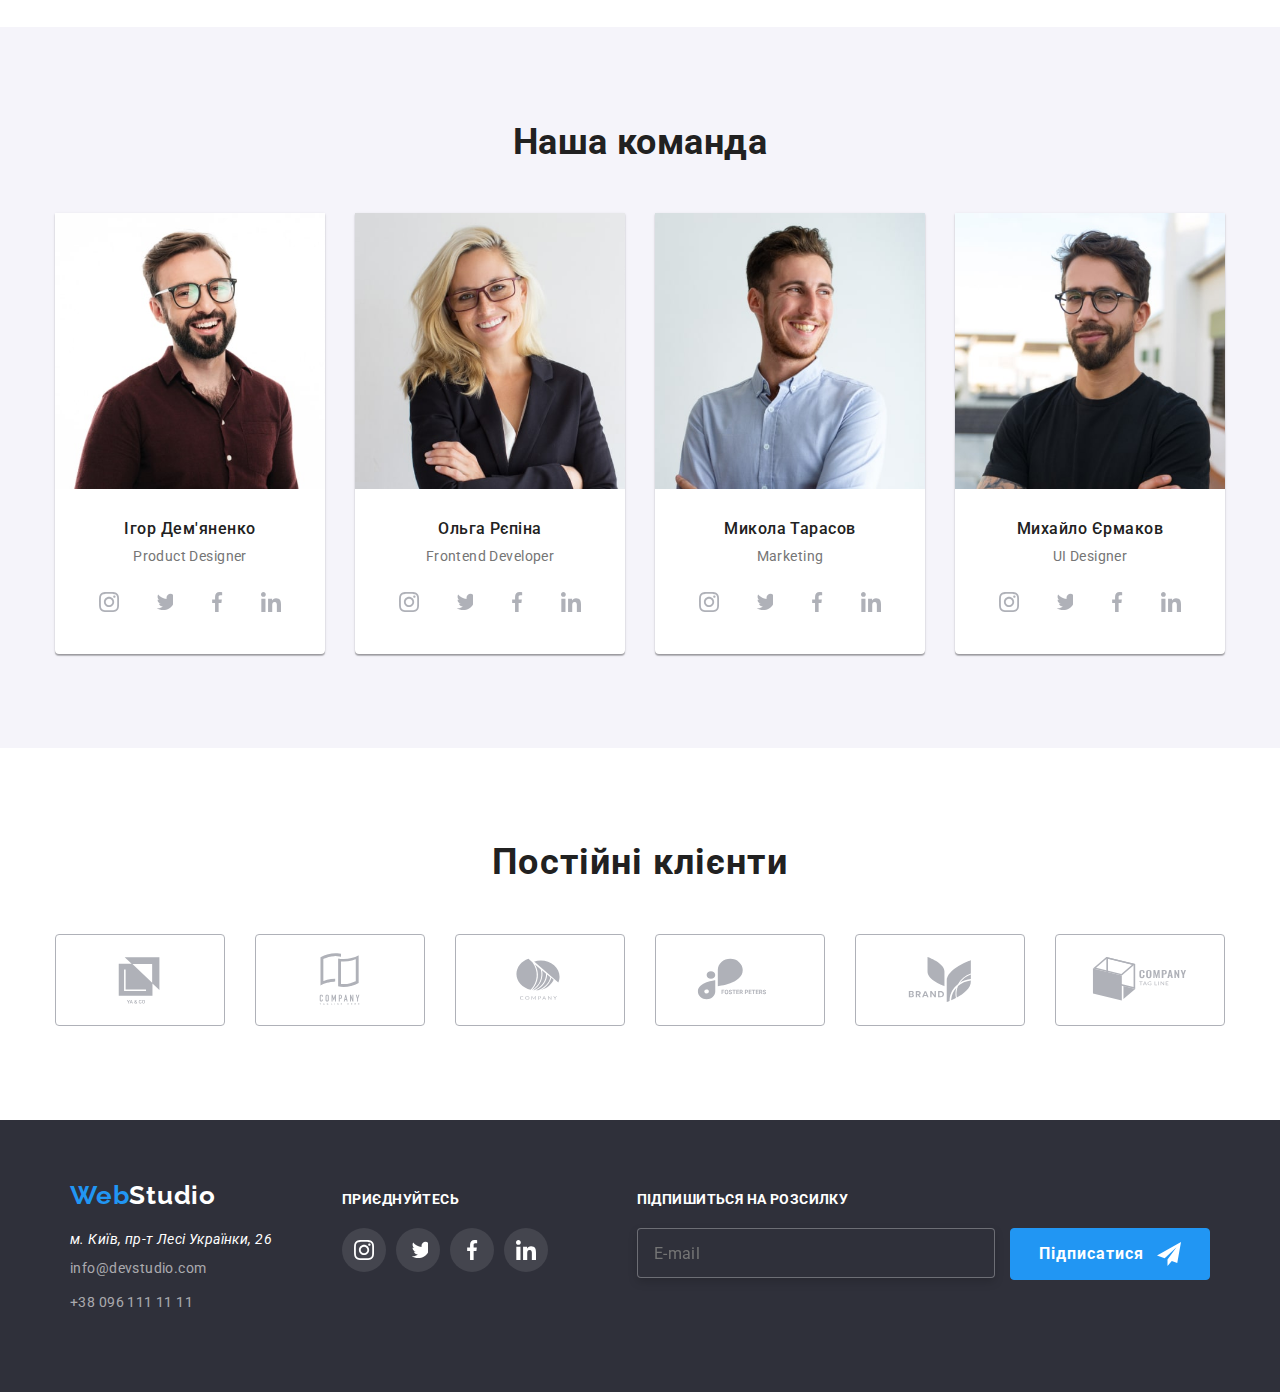
==== commit 7cb8bd29: "DZ_8" ====
--- a/index.html
+++ b/index.html
@@ -227,7 +227,7 @@
                     <li class="team__item">
                         <picture>
                             <source
-                                srcset="./images/taras_tab-min.jpg 1x, ./images/taras_tab@2x-min.jpg 2x" media="(min-width: 480px)"
+                                srcset="./images/taras_mob-min.jpg 1x, ./images/taras_mob@2x-min.jpg 2x" media="(min-width: 480px)"
                             />
                             <source
                                 srcset="./images/taras_tab-min.jpg 1x, ./images/taras_tab@2x-min.jpg 2x" media="(min-width: 768px)"
@@ -442,7 +442,7 @@
    <!-- -Модальне вікно-->
     <div class="backdrop is-hidden" data-modal>
         <div class="modal">
-          <button type="button" class="modal__close-button btn" data-modal-close>
+          <button type="button" class="modal__close-button" data-modal-close>
             <svg width="18" height="18" class="modal__close-icon">
               <use href="./images/icons.svg#close-black-18dp"></use>
             </svg>
--- a/css/main.min.css
+++ b/css/main.min.css
@@ -1 +1 @@
-p,h1,h2,h3,h4,h5,h6{margin:0}ul,ol{margin:0}:root{--primary-text-color:#757575;--title-text-color:#212121;--accent-color:#2196F3;--primary-white-color:#ffffff;--background-color: #2F303A;--background-color_2: #F5F4FA;--border-color: #EEEEEE;--hover-color: #000000;--icon-color: #AFB1B8;--footer-soc-background-color: rgba(255, 255, 255, 0.1);--background-color-hero: #C4C4C4;--modal-icon-color: rgba(0, 0, 0, 0.1);--box-shadow-color: rgba(0, 0, 0, 0.12), 0px 1px 1px rgba(0, 0, 0, 0.14), 0px 2px 1px rgba(0, 0, 0, 0.2);--box-shadow-color-2: 0px 4px 4px rgba(0, 0, 0, 0.15);--portfolio-link-box-shadow-color: rgba(0, 0, 0, 0.12), 0px 4px 4px rgba(0, 0, 0, 0.06), 1px 4px 6px rgba(0, 0, 0, 0.16);--portfolio-btn-shadow-color: rgba(0, 0, 0, 0.1), 0px 1px 2px rgba(0, 0, 0, 0.08), 0px 2px 2px rgba(0, 0, 0, 0.12)}.line::after{position:absolute;content:"";width:100%;bottom:0;left:0;height:1px;border-radius:1px;transition:background-color 250ms cubic-bezier(0.4, 0, 0.2, 1)}.line:hover::after,.line:focus::after{background-color:var(--accent-color)}.footer-soc__link,.footer-soc__list,.client__link,.client__list,.team-soc__link,.team-soc__list,.contact__link,.nav,.nav-contact,label.modal-politic__label,.modal-input__check{display:flex;align-items:center}.logo{font-family:"Raleway",sans-serif;font-weight:700;font-size:26px;letter-spacing:.03em;color:var(--hover-color)}@media screen and (min-width: 768px){.logo{font-size:24px;line-height:1.17}}@media screen and (min-width: 1200px){.logo{font-size:26px;line-height:1.19}}.backdrop{position:fixed;top:0;width:100%;height:100%;background-color:rgba(0,0,0,.2);transition:opacity 250ms cubic-bezier(0.4, 0, 0.2, 1),visibility 250ms cubic-bezier(0.4, 0, 0.2, 1)}.modal{position:absolute;top:50%;left:50%;transform:translate(-50%, -50%) scale(1) rotate(0);padding:40px;background-color:var(--primary-white-color);box-shadow:0px 1px 3px var(--box-shadow-color);border-radius:4px;transition:transform 250ms cubic-bezier(0.4, 0, 0.2, 1)}@media screen and (min-width: 480px){.modal{width:450px;min-height:581px}}@media screen and (min-width: 1200px){.modal{width:528px;min-height:581px}}.backdrop.is-hidden .modal{transform:translate(-50%, -50%) scale(0) rotate(180deg)}.modal__close-button{position:absolute;border-radius:50%;width:30px;height:30px;top:8px;right:8px;padding:0;background-color:var(--primary-white-color);border:1px solid var(--modal-icon-color)}.modal__close-button:hover .modal__close-icon,.modal__close-button:focus .modal__close-icon{fill:var(--accent-color)}.modal__close-icon{padding:6px;width:100%;height:100%;align-items:center;justify-content:center;color:var(--hover-color);transition:border 250ms cubic-bezier(0.4, 0, 0.2, 1)}.modal__form-title{margin:0;margin-bottom:12px;text-align:center;font-weight:700;font-size:20px;line-height:1.15;text-align:center;letter-spacing:.03em;color:var(--title-text-color)}@media screen and (min-width: 480px){.modal__form-title{width:370px}}@media screen and (min-width: 1200px){.modal__form-title{width:448px}}.modal__form-btn{display:flex;justify-content:center}.is-hidden{opacity:0;visibility:hidden;pointer-events:none}.input{width:100%;height:40px;padding:11px 12px;padding-left:42px;font-weight:400;font-size:12px;line-height:1.17;letter-spacing:.01em;color:rgba(25,7,7,.5);border:1px solid rgba(33,33,33,.2);border-radius:4px;transition:border 250ms cubic-bezier(0.4, 0, 0.2, 1);cursor:pointer}.input:hover,.input:focus{border-color:var(--accent-color);outline:rgba(0,0,0,0)}.input:hover+svg,.input:focus+svg{fill:var(--accent-color)}.modal-input{margin-bottom:10px}.modal-input label{display:block;margin-bottom:4px}.modal-input__field{position:relative}.modal-input__icon{position:absolute;top:50%;left:12px;transform:translateY(-50%);transition:fill 250ms cubic-bezier(0.4, 0, 0.2, 1)}.modal-input__politic{display:flex;justify-content:center;margin-bottom:30px}.modal-input__com{margin-bottom:20px}.modal-input__com label{display:block;margin-bottom:4px}.modal-input__label{font-weight:400;font-size:12px;line-height:1.17;letter-spacing:.01em;color:var(--primary-text-color)}.modal-input__comment{padding:12px 16px;width:100%;height:120px;resize:none}.modal-input__comment::-moz-placeholder{color:rgba(117,117,117,.5)}.modal-input__comment:-ms-input-placeholder{color:rgba(117,117,117,.5)}.modal-input__comment::placeholder{color:rgba(117,117,117,.5)}.modal-input__check{width:16px;height:16px;border:2px solid var(--primary-text-color);border-radius:2px;margin-right:7px;justify-content:center;cursor:pointer}.modal-input__check svg{fill:rgba(0,0,0,0)}.modal-input__check:checked+label>span{border:none;background-color:var(--accent-color)}.modal-input__check:checked+label>span svg{fill:var(--primary-white-color)}.modal-input__cklick{position:relative;margin-left:5px;color:var(--accent-color);text-decoration:none;transition:color 250ms cubic-bezier(0.4, 0, 0.2, 1)}.form__btn{display:block;width:200px;height:50px;font-weight:700;font-size:16px;line-height:1.88;letter-spacing:.06em;color:var(--primary-white-color);background-color:#2196f3;box-shadow:var(--box-shadow-color-2);border-radius:4px;transition:background-color 250ms cubic-bezier(0.4, 0, 0.2, 1)}.form__btn:hover,.form__btn:focus{background-color:var(--title-text-color)}@media screen and (min-width: 480px){.modal-politic__label{font-weight:400;font-size:12px;line-height:1.17;letter-spacing:.03em;color:var(--primary-text-color)}}@media screen and (min-width: 1200px){.modal-politic__label{font-size:14px;line-height:1.71}}.menu-btn{display:inline-block;margin-right:15px;margin-left:276px;padding:12px 8px;border:none;background-color:rgba(0,0,0,0);z-index:1;transition:transform 250ms cubic-bezier(0.4, 0, 0.2, 1)}@media screen and (min-width: 768px){.menu-btn{display:none}}.menu-btn .icon-close{display:none}.icon-close:hover,.icon-close:focus{fill:var(--accent-color)}.menu-btn.is-open .icon-close{display:block}.menu-btn.is-open .icon-menu{display:none}@media screen and (max-width: 767px){.menu-container{display:none;position:absolute;top:100%;left:0;width:100%;z-index:1;background-color:var(--primary-white-color)}.menu-container.is-open{display:block}}@media screen and (min-width: 768px){.menu-container{display:flex}}body{font-family:"Roboto",sans-serif;font-size:14px;letter-spacing:.03em;color:var(--primary-text-color);background-color:var(--primary-white-color)}img{display:block;width:100%;height:auto}.link{text-decoration:none}.list{list-style:none;padding:0;margin:0}.accent{color:var(--accent-color)}.visually-hidden{position:absolute;width:1px;height:1px;margin:-1px;border:0;padding:0;white-space:nowrap;-webkit-clip-path:inset(100%);clip-path:inset(100%);clip:rect(0 0 0 0);overflow:hidden;opacity:0}.btn{display:inline-block;border-radius:4px;font-family:"Roboto",sans-serif;font-size:16px;text-align:center;border:none;cursor:pointer}.container{margin-left:auto;margin-right:auto;width:100%;padding-left:15px;padding-right:15px}@media screen and (min-width: 480px){.container{width:480px}}@media screen and (min-width: 768px){.container{width:768px}}@media screen and (min-width: 1200px){.container{width:1200px}}.box{position:relative;top:0;left:0;width:100%}.header{position:relative;border-bottom:1px solid var(--border-color)}.nav{justify-content:space-between}@media screen and (min-width: 480px){.nav__list{display:block;padding-left:40px;margin-bottom:302px}}@media screen and (min-width: 768px){.nav__list{margin-bottom:0;padding-left:0;margin-left:87px;display:flex}}@media screen and (min-width: 1200px){.nav__list{margin-left:93px}}@media screen and (min-width: 480px){.nav__list .nav__item:not(:last-child){margin-bottom:32px}}@media screen and (min-width: 768px){.nav__list .nav__item:not(:last-child){margin-left:0;margin-bottom:0}}@media screen and (min-width: 480px){.nav__list .nav__item+.nav__item{margin-left:0}}@media screen and (min-width: 768px){.nav__list .nav__item+.nav__item{margin-left:50px}}@media screen and (min-width: 768px){.nav__list .nav__link{display:block;padding-top:32px;padding-bottom:32px}}.nav__list .nav__link:hover,.nav__list .nav__link:focus{color:var(--accent-color)}.nav__list .nav__link.current{color:var(--accent-color)}.nav__link{position:relative;color:var(--title-text-color);transition:color 250ms cubic-bezier(0.4, 0, 0.2, 1)}@media screen and (min-width: 480px){.nav__link{font-weight:500;font-size:40px;line-height:1.175}}@media screen and (min-width: 768px){.nav__link{font-weight:500;font-size:14px;line-height:1.14}}.nav__link .contact__link{letter-spacing:.02em}@media screen and (min-width: 1200px){.nav__link .contact__link{font-weight:500;line-height:1.14}}@media screen and (min-width: 480px){.contact__list{padding-left:40px;display:flex;flex-direction:column-reverse}}@media screen and (min-width: 768px){.contact__list{display:block;padding-left:0;margin-left:97px;margin-top:21px;flex-direction:unset}}@media screen and (min-width: 1200px){.contact__list{margin-top:0;margin-left:300px;display:flex}}@media screen and (min-width: 1200px){.contact__list .contact__item+.contact__item{margin-left:30px}}@media screen and (min-width: 480px){.contact__list .contact__item{margin-bottom:32px}}@media screen and (min-width: 768px){.contact__list .contact__item{margin-bottom:10px}}@media screen and (min-width: 1200px){.contact__list .contact__item{margin-bottom:0}}.contact__link{color:var(--primary-text-color);transition:color 250ms cubic-bezier(0.4, 0, 0.2, 1)}@media screen and (min-width: 480px){.contact__link{font-weight:500;font-size:34px;line-height:1.18}}@media screen and (min-width: 768px){.contact__link{font-weight:500;font-size:12px;line-height:1.17;letter-spacing:.02em}}@media screen and (min-width: 1200px){.contact__link{width:100%;height:100%;justify-content:center;font-size:14px;line-height:1.14}}.contact__link:hover .contact-icon,.contact__link:focus .contact-icon{fill:var(--accent-color)}.contact__link:hover,.contact__link:focus{color:var(--accent-color)}@media screen and (min-width: 480px){.contact__link a[href="tel:+380961111111"]{color:var(--accent-color)}}@media screen and (min-width: 768px){.contact__link a[href="tel:+380961111111"]{color:var(--primary-text-color)}}.contact__icon{fill:currentColor;transition:fill 250ms cubic-bezier(0.4, 0, 0.2, 1)}@media screen and (max-width: 767px){.contact__icon{display:none}}@media screen and (min-width: 768px){.contact__icon{margin-right:10px}}.current::after{background-color:var(--accent-color);border-radius:2px}@media screen and (min-width: 1200px){.current::after{position:absolute;content:"";bottom:0;left:0;width:100%;height:4px}}@media screen and (min-width: 480px){.soc__list{display:flex;padding-left:40px;padding-bottom:48px;margin-top:64px}}@media screen and (min-width: 767px){.soc__list{display:none}}.soc__link{font-weight:500;font-size:18px;line-height:1.22;letter-spacing:.02em;color:var(--accent-color)}.soc__item:not(:last-child){margin-right:20px}@media screen and (min-width: 480px){.tel{color:var(--accent-color)}}@media screen and (min-width: 768px){.tel{color:var(--primary-text-color)}}.hero{text-align:center;margin-right:auto;margin-left:auto;background-repeat:no-repeat;background-size:cover;background-position:center;border:1px solid var(--hover-color);background-color:var(--background-color-hero)}@media screen and (min-width: 480px){.hero{padding-top:118px;padding-bottom:118px;background-image:linear-gradient(rgba(0, 0, 0, 0.25), rgba(0, 0, 0, 0.25)),url("../images/hero_mob-min.jpg")}}@media screen and (min-width: 480px)and (min-device-ratio: 2),screen and (min-width: 480px)and (-webkit-min-device-pixel-ratio: 2),screen and (min-width: 480px)and (min-resolution: 192dpi),screen and (min-width: 480px)and (min-resolution: 2dppx){.hero{background-image:linear-gradient(rgba(0, 0, 0, 0.25), rgba(0, 0, 0, 0.25)),url("../images/hero_mob@2x-min.jpg")}}@media screen and (min-width: 768px){.hero{background-image:linear-gradient(rgba(0, 0, 0, 0.25), rgba(0, 0, 0, 0.25)),url("../images/hero_tab-min.jpg")}}@media screen and (min-width: 768px)and (min-device-ratio: 2),screen and (min-width: 768px)and (-webkit-min-device-pixel-ratio: 2),screen and (min-width: 768px)and (min-resolution: 192dpi),screen and (min-width: 768px)and (min-resolution: 2dppx){.hero{background-image:linear-gradient(rgba(0, 0, 0, 0.25), rgba(0, 0, 0, 0.25)),url("../images/hero_tab@2x-min.jpg")}}@media screen and (min-width: 1200px){.hero{padding-top:200px;padding-bottom:200px;max-width:1600px;height:600px;background-image:linear-gradient(rgba(0, 0, 0, 0.25), rgba(0, 0, 0, 0.25)),url("../images/hero_laptop-min.jpg")}}@media screen and (min-width: 1200px)and (min-device-ratio: 2),screen and (min-width: 1200px)and (-webkit-min-device-pixel-ratio: 2),screen and (min-width: 1200px)and (min-resolution: 192dpi),screen and (min-width: 1200px)and (min-resolution: 2dppx){.hero{background-image:linear-gradient(rgba(0, 0, 0, 0.25), rgba(0, 0, 0, 0.25)),url("../images/hero_laptop@2x-min.jpg")}}.hero__title{display:block;margin-top:0;margin-bottom:30px;font-weight:900;letter-spacing:.06em;text-transform:uppercase;color:var(--primary-white-color)}@media screen and (min-width: 480px){.hero__title{font-size:26px;line-height:1.61}}@media screen and (min-width: 1200px){.hero__title{font-size:44px;line-height:1.36}}.hero__btn{font-weight:700;font-size:16px;line-height:1.88;letter-spacing:.06em;color:var(--primary-white-color);background:var(--accent-color);box-shadow:var(--box-shadow-color-2);transition:background-color 250ms cubic-bezier(0.4, 0, 0.2, 1)}.hero__btn:hover,.hero__btn:focus{background-color:var(--hover-color)}@media screen and (min-width: 480px){.hero__btn{padding:10px 24px}}@media screen and (min-width: 1200px){.hero__btn{padding:10px 32px}}@media screen and (min-width: 480px){.properties{padding-top:60px;padding-bottom:60px}}@media screen and (min-width: 768px){.properties{padding-top:60px;padding-bottom:60px}}@media screen and (min-width: 1200px){.properties{padding-top:94px;padding-bottom:94px}}.properties__list{display:flex;flex-wrap:wrap;margin-top:0;margin-bottom:0}@media screen and (min-width: 480px){.properties__list .properties__item{width:100%}}@media screen and (min-width: 768px){.properties__list .properties__item{width:calc((100% - 90px)/2)}}@media screen and (min-width: 1200px){.properties__list .properties__item{width:270px}}.properties__list>.properties__item::before{display:block;content:"";height:120px;background-repeat:no-repeat;background-position:center;background-color:var(--background-color_2);margin-bottom:30px}@media screen and (min-width: 768px){.properties__list .properties__item:nth-child(2n+1){margin-right:30px}}@media screen and (min-width: 1200px){.properties__list .properties__item:nth-child(2n+1){margin-right:0}}@media screen and (min-width: 1200px){.properties__list .properties__item+.properties__item{margin-left:30px}}.properties__title{margin-top:0;margin-bottom:10px;font-weight:700;font-size:14px;line-height:1.14;letter-spacing:.03em;text-transform:uppercase;color:var(--title-text-color)}.properties__text{margin-top:0;margin-bottom:0;line-height:1.71}@media screen and (min-width: 480px){.properties__text{margin-bottom:30px}}.icon-antena::before{background-image:url("../images/antenna.svg")}.icon-clock::before{background-image:url("../images/clock.svg")}.icon-diagram::before{background-image:url("../images/diagram.svg")}.icon-cosmo::before{background-image:url("../images/astronaut.svg")}.employment{margin:0;padding-bottom:94px;text-align:center}@media screen and (max-width: 1200px){.employment{display:none}}.employment__list{display:flex}.employment__list>.employment__item{width:calc((100% - 60px)/3);margin-top:0;margin-bottom:0;margin-right:30px}.employment__list>.employment__item:nth-child(3n){margin-right:0}.employment__title{margin-top:0;margin-bottom:50px;font-weight:700;font-size:36px;line-height:1.17;color:var(--title-text-color)}.image__label{position:absolute;bottom:0;padding-top:27px;padding-bottom:27px;width:100%;margin:0;font-weight:700;font-size:14px;line-height:1.14;text-align:center;letter-spacing:.03em;text-transform:uppercase;color:var(--primary-white-color);background:rgba(47,48,58,.8)}.team{text-align:center;background-color:var(--background-color_2)}@media screen and (min-width: 480px){.team{padding-top:60px;padding-bottom:60px}}@media screen and (min-width: 768px){.team{padding-top:60px;padding-bottom:60px}}@media screen and (min-width: 1200px){.team{padding-top:94px;padding-bottom:94px}}.team__title{margin-top:0;margin-bottom:50px;font-weight:700;font-size:36px;line-height:1.17;color:var(--title-text-color)}@media screen and (min-width: 768px){.team__list{display:flex;flex-wrap:wrap}}@media screen and (min-width: 1200px){.team__list>.team__item+.team__item{margin-left:30px}}.team__list>.team__item{background:var(--primary-white-color);box-shadow:0px 1px 3px var(--box-shadow-color);border-radius:0px 0px 4px 4px}@media screen and (min-width: 480px){.team__list>.team__item{width:100%}}@media screen and (min-width: 768px){.team__list>.team__item{width:calc((100% - 60px)/2)}}@media screen and (min-width: 1200px){.team__list>.team__item{width:270px}}@media screen and (min-width: 768px){.team__list>.team__item:nth-child(2n+1){margin-right:30px}}@media screen and (min-width: 1200px){.team__list>.team__item:nth-child(2n+1){margin-right:0}}@media screen and (min-width: 768px){.team__list>.team__item:nth-child(-n+2){margin-bottom:30px}}@media screen and (min-width: 1200px){.team__list>.team__item:nth-child(-n+2){margin-bottom:0}}.team__name{margin-top:30px;margin-bottom:10px}.team__name,.team__name .team__text{font-weight:500;font-size:16px;line-height:1.19;text-align:center;letter-spacing:.03em;color:var(--title-text-color)}.team__text{margin-top:0;margin-bottom:16px;color:var(--primary-text-color)}.team-soc__list{justify-content:center;margin-bottom:30px}@media screen and (min-width: 480px){.team-soc__list{padding-bottom:24px}}@media screen and (min-width: 768px){.team-soc__list{padding-bottom:0}}.team-soc__item{width:44px;height:44px}.team-soc__item:not(:last-child){margin-right:10px}.team-soc__link{width:100%;height:100%;background-color:var(--primary-white-color);border-radius:50%;justify-content:center;color:var(--icon-color);transition:background-color 250ms cubic-bezier(0.4, 0, 0.2, 1),color 250ms cubic-bezier(0.4, 0, 0.2, 1)}.team-soc__link:hover{background-color:var(--accent-color);fill:var(--primary-white-color)}.team-soc__link:hover .team__icon{fill:var(--primary-white-color)}.team__icon{fill:currentColor}.client{padding-top:60px;padding-bottom:60px;text-align:center;background-color:var(--primary-white-color)}@media screen and (min-width: 1200px){.client{padding-top:94px;padding-bottom:94px}}.client__title{margin-top:0;margin-bottom:50px;font-weight:700;font-size:36px;line-height:1.16;text-align:center;letter-spacing:.03em;color:var(--title-text-color)}.client__list{justify-content:center;margin-right:-30px;margin-bottom:-30px}@media screen and (min-width: 480px){.client__list{flex-wrap:wrap}}.client__item{margin-right:30px;margin-bottom:30px;height:92px}@media screen and (min-width: 480px){.client__item{width:calc((100% - 60px)/2)}}@media screen and (min-width: 768px){.client__item{width:calc((100% - 90px)/3)}}@media screen and (min-width: 1200px){.client__item{width:calc((100% - 180px)/6)}}@media screen and (min-width: 1200px){.client__item:not(:last-child){margin-right:30px}}.client__item .portfolio__item:nth-child(3n+1){margin-right:0}.client__item .portfolio__item:nth-last-child(n+4){margin-bottom:0}.client__link{width:100%;height:100%;justify-content:center;color:var(--icon-color);border:1px solid var(--icon-color);border-radius:4px;transition:border 250ms cubic-bezier(0.4, 0, 0.2, 1)}.client__link:hover,.client__link:focus{fill:var(--accent-color);border:1px solid var(--accent-color)}.client__link:hover .client__icon{fill:var(--accent-color)}.client__icon{fill:currentColor;transition:fill 250ms cubic-bezier(0.4, 0, 0.2, 1)}@media screen and (min-width: 480px){.portfolio{padding-top:60px;padding-bottom:60px}}@media screen and (min-width: 768px){.portfolio{padding-top:60px;padding-bottom:60px}}@media screen and (min-width: 1200px){.portfolio{padding-top:94px;padding-bottom:94px}}.portfolio__list{display:flex}@media screen and (min-width: 480px){.portfolio__list{flex-wrap:wrap;width:336px;margin-bottom:40px}}@media screen and (min-width: 768px){.portfolio__list{flex-wrap:nowrap;width:100%;margin-bottom:34px;justify-content:center}}@media screen and (min-width: 768px){.portfolio__list .portfolio__item+.portfolio__item{margin-left:8px}}@media screen and (min-width: 480px){.portfolio__list .portfolio__item :not(:nth-child(3)){margin-right:8px}}@media screen and (min-width: 768px){.portfolio__list .portfolio__item :not(:nth-child(3)){margin-right:0}}@media screen and (min-width: 480px){.portfolio__list .portfolio__item:nth-child(-n+3){margin-bottom:15px}}@media screen and (min-width: 768px){.portfolio__list .portfolio__item:nth-child(-n+3){margin-bottom:0}}.portfolio__btn{padding:6px 22px;margin-top:0;font-weight:500;line-height:1.63;letter-spacing:.03em;color:var(--title-text-color);background:var(--background-color_2);border-radius:4px;transition:color 250ms cubic-bezier(0.4, 0, 0.2, 1),background-color 250ms cubic-bezier(0.4, 0, 0.2, 1),box-shadow 250ms cubic-bezier(0.4, 0, 0.2, 1)}.portfolio__btn:hover,.portfolio__btn:focus{color:var(--primary-white-color);background:var(--accent-color);box-shadow:0px 3px 1px var(--portfolio-btn-shadow-color)}.portfolio__img-list{display:flex;flex-wrap:wrap;margin:0}.portfolio__img-list>.portfolio__item{background:var(--primary-white-color)}@media screen and (min-width: 480px){.portfolio__img-list>.portfolio__item{width:100%;margin-bottom:30px}}@media screen and (min-width: 768px){.portfolio__img-list>.portfolio__item{width:calc((100% - 30px)/2)}}@media screen and (min-width: 1200px){.portfolio__img-list>.portfolio__item{width:calc((100% - 60px)/3);margin-right:30px;margin-bottom:30px}}@media screen and (min-width: 768px){.portfolio__img-list>.portfolio__item:nth-child(2n+1){margin-right:30px}}@media screen and (min-width: 1200px){.portfolio__img-list>.portfolio__item:nth-child(3n){margin-right:0}}@media screen and (min-width: 1200px){.portfolio__img-list>.portfolio__item:nth-last-child(-n+3){margin-bottom:0}}.portfolio__link{display:block}.portfolio__link:hover,.portfolio__link:focus{box-shadow:0px 1px 1px var(--portfolio-link-box-shadow-color)}.portfolio__link:hover .portfolio-thumb__text{transform:translateY(0)}.portfolio-thumb{position:relative;overflow:hidden}.portfolio-thumb__text{position:absolute;top:0;margin:0;color:var(--primary-white-color);background-color:var(--accent-color);font-weight:400;font-size:18px;line-height:1.56;letter-spacing:.03em;text-align:center;padding:63px 24px;height:100%;transform:translateY(100%);transition:transform 250ms cubic-bezier(0.4, 0, 0.2, 1)}.portfolio-info{padding:20px 24px;background:var(--primary-white-color);border-right:1px solid var(--border-color);border-bottom:1px solid var(--border-color);border-left:1px solid var(--border-color)}.portfolio-info__title{font-weight:700;font-size:18px;line-height:2;letter-spacing:.06em;color:var(--title-text-color)}.portfolio-info__text{margin:0;font-size:16px;line-height:1.86;letter-spacing:.03em;color:var(--primary-text-color)}@media screen and (min-width: 768px){.portfolio__item:first-child .portfolio-info{padding-bottom:56px}}@media screen and (min-width: 1200px){.portfolio__item:first-child .portfolio-info{padding-bottom:20px}}.footer{padding-top:60px;padding-bottom:60px;margin-right:auto;margin-left:auto;background-color:var(--background-color)}@media screen and (min-width: 480px){.footer-block{text-align:center;padding-right:15px;padding-left:15px}}@media screen and (min-width: 768px){.footer-block{display:flex;align-items:baseline;flex-wrap:wrap;align-items:baseline;justify-content:center}}@media screen and (min-width: 1200px){.footer-block{display:flex;align-items:baseline}}.footer-contact__list .footer-contact__item:not(:last-of-type){margin-top:0;margin-bottom:10px}.footer-contact a[href="https://goo.gl/maps/PAnnSUerjHj3gwqy8"]{color:var(--primary-white-color)}@media screen and (min-width: 480px){.footer-contact{margin-bottom:60px}}@media screen and (min-width: 1200px){.footer-contact{margin-bottom:0px}}.footer-contact__link{font-style:normal;line-height:1.71;letter-spacing:.03em;color:rgba(255,255,255,.6);transition:color 250ms cubic-bezier(0.4, 0, 0.2, 1)}.footer-contact__link:hover,.footer-contact__link:focus{color:var(--accent-color)}.footer .add{color:var(--primary-white-color)}@media screen and (min-width: 480px){.footer-soc{margin-bottom:60px;margin-left:0}}@media screen and (min-width: 768px){.footer-soc{margin-left:165px}}@media screen and (min-width: 1200px){.footer-soc{margin-left:70px}}.footer-soc__text{margin-top:0;margin-bottom:20px;font-weight:700;font-size:14px;line-height:1.14;letter-spacing:.03em;text-transform:uppercase;color:var(--primary-white-color)}.footer-soc__list{justify-content:center}.footer-soc__item{width:44px;height:44px}.footer-soc__item:not(:last-child){margin-right:10px}.footer-soc__link{width:100%;height:100%;justify-content:center;background-color:var(--footer-soc-background-color);border-radius:50%;color:var(--primary-white-color);transition:background-color 250ms cubic-bezier(0.4, 0, 0.2, 1)}.footer-soc__link:hover{background-color:var(--accent-color)}.footer-soc__icon{fill:currentColor}.footer-form{display:block;align-items:center;margin:0}@media screen and (min-width: 480px){.footer-form{display:flex;flex-wrap:wrap;align-items:baseline;justify-content:center}}@media screen and (min-width: 768px){.footer-form{display:block;align-items:center}}@media screen and (min-width: 1200px){.footer-form{margin-left:auto}}.footer-form__text{margin-top:0;margin-bottom:20px;font-weight:700;font-size:14px;line-height:1.14;letter-spacing:.03em;text-transform:uppercase;color:var(--primary-white-color)}.footer-form__btn{position:relative;width:200px;font-weight:700;font-size:16px;line-height:1.88;margin-left:12px;padding:10px 28px;align-items:center;text-align:left;letter-spacing:.06em;color:var(--primary-white-color);background-color:var(--accent-color);transition:background-color 250ms cubic-bezier(0.4, 0, 0.2, 1);border:1px solid var(--accent-color)}.footer-form__btn:hover,.footer-form__btn:focus{background-color:var(--background-color);border:1px solid var(--accent-color)}.footer-form__input{height:50px;padding-left:16px;font-weight:400;font-size:16px;line-height:1.25;letter-spacing:.03em;color:rgba(255,255,255,.6);background-color:var(--background-color);border:1px solid rgba(255,255,255,.3);filter:drop-shadow(var(--box-shadow-color-2));border-radius:4px;transition:border-color 250ms cubic-bezier(0.4, 0, 0.2, 1)}@media screen and (min-width: 480px){.footer-form__input{margin-bottom:20px;width:450px}}@media screen and (min-width: 768px){.footer-form__input{display:block;width:450px}}@media screen and (min-width: 1200px){.footer-form__input{display:inline-flex;width:358px}}.footer-form__input:hover,.footer-form__input:focus{border-color:var(--accent-color)}.footer-form__icon{position:absolute;top:13px;right:28px;fill:currentColor}.logo--footer{display:inline-block;margin-top:0;margin-bottom:20px;color:var(--primary-white-color)}/*# sourceMappingURL=main.min.css.map */+p,h1,h2,h3,h4,h5,h6{margin:0}ul,ol{margin:0}:root{--primary-text-color:#757575;--title-text-color:#212121;--accent-color:#2196F3;--primary-white-color:#ffffff;--background-color: #2F303A;--background-color_2: #F5F4FA;--border-color: #EEEEEE;--hover-color: #000000;--icon-color: #AFB1B8;--footer-soc-background-color: rgba(255, 255, 255, 0.1);--background-color-hero: #C4C4C4;--modal-icon-color: rgba(0, 0, 0, 0.1);--box-shadow-color: rgba(0, 0, 0, 0.12), 0px 1px 1px rgba(0, 0, 0, 0.14), 0px 2px 1px rgba(0, 0, 0, 0.2);--box-shadow-color-2: 0px 4px 4px rgba(0, 0, 0, 0.15);--portfolio-link-box-shadow-color: rgba(0, 0, 0, 0.12), 0px 4px 4px rgba(0, 0, 0, 0.06), 1px 4px 6px rgba(0, 0, 0, 0.16);--portfolio-btn-shadow-color: rgba(0, 0, 0, 0.1), 0px 1px 2px rgba(0, 0, 0, 0.08), 0px 2px 2px rgba(0, 0, 0, 0.12)}.line::after{position:absolute;content:"";width:100%;bottom:0;left:0;height:1px;border-radius:1px;transition:background-color 250ms cubic-bezier(0.4, 0, 0.2, 1)}.line:hover::after,.line:focus::after{background-color:var(--accent-color)}.footer-soc__link,.footer-soc__list,.client__link,.client__list,.team-soc__link,.team-soc__list,.contact__link,.nav,.nav-contact,label.modal-politic__label,.modal-input__check{display:flex;align-items:center}.logo{font-family:"Raleway",sans-serif;font-weight:700;font-size:26px;letter-spacing:.03em;color:var(--hover-color)}@media screen and (min-width: 768px){.logo{margin:0;font-size:24px;line-height:1.17}}@media screen and (min-width: 1200px){.logo{font-size:26px;line-height:1.19}}.backdrop{position:fixed;top:0;width:100%;height:100%;background-color:rgba(0,0,0,.2);transition:opacity 250ms cubic-bezier(0.4, 0, 0.2, 1),visibility 250ms cubic-bezier(0.4, 0, 0.2, 1)}.modal{position:absolute;top:50%;left:50%;transform:translate(-50%, -50%) scale(1) rotate(0);padding:40px;background-color:var(--primary-white-color);box-shadow:0px 1px 3px var(--box-shadow-color);border-radius:4px;transition:transform 250ms cubic-bezier(0.4, 0, 0.2, 1)}@media screen and (min-width: 480px){.modal{width:450px;min-height:581px}}@media screen and (min-width: 1200px){.modal{width:528px;min-height:581px}}.backdrop.is-hidden .modal{transform:translate(-50%, -50%) scale(0) rotate(180deg)}.modal__close-button{position:absolute;border-radius:50%;width:30px;height:30px;top:8px;right:8px;padding:0;background-color:var(--primary-white-color);border:1px solid var(--modal-icon-color)}.modal__close-button:hover .modal__close-icon,.modal__close-button:focus .modal__close-icon{fill:var(--accent-color)}.modal__close-icon{padding:6px;width:100%;height:100%;align-items:center;justify-content:center;color:var(--hover-color);transition:border 250ms cubic-bezier(0.4, 0, 0.2, 1)}.modal__form-title{margin:0;margin-bottom:12px;text-align:center;font-weight:700;font-size:20px;line-height:1.15;text-align:center;letter-spacing:.03em;color:var(--title-text-color)}@media screen and (min-width: 480px){.modal__form-title{width:370px}}@media screen and (min-width: 1200px){.modal__form-title{width:448px}}.modal__form-btn{display:flex;justify-content:center}.is-hidden{opacity:0;visibility:hidden;pointer-events:none}.input{width:100%;height:40px;padding:11px 12px;padding-left:42px;font-weight:400;font-size:12px;line-height:1.17;letter-spacing:.01em;color:rgba(25,7,7,.5);border:1px solid rgba(33,33,33,.2);border-radius:4px;transition:border 250ms cubic-bezier(0.4, 0, 0.2, 1);cursor:pointer}.input:hover,.input:focus{border-color:var(--accent-color);outline:rgba(0,0,0,0)}.input:hover+svg,.input:focus+svg{fill:var(--accent-color)}.modal-input{margin-bottom:10px}.modal-input label{display:block;margin-bottom:4px}.modal-input__field{position:relative}.modal-input__icon{position:absolute;top:50%;left:12px;transform:translateY(-50%);transition:fill 250ms cubic-bezier(0.4, 0, 0.2, 1)}.modal-input__politic{display:flex;justify-content:center;margin-bottom:30px}.modal-input__com{margin-bottom:20px}.modal-input__com label{display:block;margin-bottom:4px}.modal-input__label{font-weight:400;font-size:12px;line-height:1.17;letter-spacing:.01em;color:var(--primary-text-color)}.modal-input__comment{padding:12px 16px;width:100%;height:120px;resize:none}.modal-input__comment::-moz-placeholder{color:rgba(117,117,117,.5)}.modal-input__comment:-ms-input-placeholder{color:rgba(117,117,117,.5)}.modal-input__comment::placeholder{color:rgba(117,117,117,.5)}.modal-input__check{width:16px;height:16px;border:2px solid var(--primary-text-color);border-radius:2px;margin-right:7px;justify-content:center;cursor:pointer}.modal-input__check svg{fill:rgba(0,0,0,0)}.modal-input__check:checked+label>span{border:none;background-color:var(--accent-color)}.modal-input__check:checked+label>span svg{fill:var(--primary-white-color)}.modal-input__cklick{position:relative;margin-left:5px;color:var(--accent-color);text-decoration:none;transition:color 250ms cubic-bezier(0.4, 0, 0.2, 1)}.form__btn{display:block;width:200px;height:50px;font-weight:700;font-size:16px;line-height:1.88;letter-spacing:.06em;color:var(--primary-white-color);background-color:#2196f3;box-shadow:var(--box-shadow-color-2);border-radius:4px;transition:background-color 250ms cubic-bezier(0.4, 0, 0.2, 1)}.form__btn:hover,.form__btn:focus{background-color:var(--title-text-color)}@media screen and (min-width: 480px){.modal-politic__label{font-weight:400;font-size:12px;line-height:1.17;letter-spacing:.03em;color:var(--primary-text-color)}}@media screen and (min-width: 1200px){.modal-politic__label{font-size:14px;line-height:1.71}}.menu-btn{display:inline-block;margin-right:23px;margin-left:260px;padding-top:12px;padding-right:8px;padding-bottom:12px;padding-left:8px;border:none;background-color:rgba(0,0,0,0);z-index:1;transition:transform 250ms cubic-bezier(0.4, 0, 0.2, 1)}@media screen and (min-width: 768px){.menu-btn{display:none}}.menu-btn .icon-close{display:none}.icon-close:hover,.icon-close:focus{fill:var(--accent-color)}.menu-btn.is-open .icon-close{display:block}.menu-btn.is-open .icon-menu{display:none}@media screen and (max-width: 767px){.menu-container{display:none;position:absolute;top:100%;left:0;width:100vw;height:100vh;z-index:1;background-color:var(--primary-white-color)}.menu-container.is-open{display:block}}@media screen and (min-width: 768px){.menu-container{display:flex}}body{font-family:"Roboto",sans-serif;font-size:14px;letter-spacing:.03em;color:var(--primary-text-color);background-color:var(--primary-white-color)}img{display:block;width:100%;height:auto}.link{text-decoration:none}.list{list-style:none;padding:0;margin:0}.accent{color:var(--accent-color)}.visually-hidden{position:absolute;width:1px;height:1px;margin:-1px;border:0;padding:0;white-space:nowrap;-webkit-clip-path:inset(100%);clip-path:inset(100%);clip:rect(0 0 0 0);overflow:hidden;opacity:0}.btn{display:inline-block;border-radius:4px;font-family:"Roboto",sans-serif;font-size:16px;text-align:center;border:none;cursor:pointer}.container{margin-left:auto;margin-right:auto;width:100%;padding-left:15px;padding-right:15px}@media screen and (min-width: 480px){.container{width:480px}}@media screen and (min-width: 768px){.container{width:768px}}@media screen and (min-width: 1200px){.container{width:1200px}}.box{position:relative;top:0;left:0;width:100%}.header{position:relative;border-bottom:1px solid var(--border-color)}@media screen and (min-width: 480px){.nav__list{display:block;padding-left:40px;margin-bottom:302px}}@media screen and (min-width: 768px){.nav__list{margin-bottom:0;padding-left:0;margin-left:87px;display:flex}}@media screen and (min-width: 1200px){.nav__list{margin-left:93px}}@media screen and (min-width: 480px){.nav__list .nav__item:not(:last-child){margin-bottom:32px}}@media screen and (min-width: 768px){.nav__list .nav__item:not(:last-child){margin-left:0;margin-bottom:0}}@media screen and (min-width: 480px){.nav__list .nav__item+.nav__item{margin-left:0}}@media screen and (min-width: 768px){.nav__list .nav__item+.nav__item{margin-left:50px}}@media screen and (min-width: 768px){.nav__list .nav__link{display:block;padding-top:32px;padding-bottom:32px}}.nav__list .nav__link:hover,.nav__list .nav__link:focus{color:var(--accent-color)}.nav__list .nav__link.current{color:var(--accent-color)}.nav__link{position:relative;color:var(--title-text-color);transition:color 250ms cubic-bezier(0.4, 0, 0.2, 1)}@media screen and (min-width: 480px){.nav__link{font-weight:500;font-size:40px;line-height:1.175}}@media screen and (min-width: 768px){.nav__link{font-weight:500;font-size:14px;line-height:1.14}}.nav__link .contact__link{letter-spacing:.02em}@media screen and (min-width: 1200px){.nav__link .contact__link{font-weight:500;line-height:1.14}}@media screen and (min-width: 480px){.contact__list{padding-left:40px;display:flex;flex-direction:column-reverse}}@media screen and (min-width: 768px){.contact__list{display:block;padding-left:0;margin-left:90px;margin-top:21px;flex-direction:unset}}@media screen and (min-width: 1200px){.contact__list{margin-top:0;margin-left:300px;display:flex}}@media screen and (min-width: 1200px){.contact__list .contact__item+.contact__item{margin-left:30px}}@media screen and (min-width: 480px){.contact__list .contact__item{margin-bottom:32px}}@media screen and (min-width: 768px){.contact__list .contact__item{margin-bottom:0}}@media screen and (min-width: 768px){.contact__list .contact__item:not(:last-child){margin-bottom:10px}}@media screen and (min-width: 1200px){.contact__list .contact__item:not(:last-child){margin-bottom:0}}.contact__link{color:var(--primary-text-color);transition:color 250ms cubic-bezier(0.4, 0, 0.2, 1)}@media screen and (min-width: 480px){.contact__link{font-weight:500;font-size:34px;line-height:1.18}}@media screen and (min-width: 768px){.contact__link{font-weight:500;font-size:12px;line-height:1.17;letter-spacing:.02em}}@media screen and (min-width: 1200px){.contact__link{width:100%;height:100%;justify-content:center;font-size:14px;line-height:1.14}}.contact__link:hover .contact-icon,.contact__link:focus .contact-icon{fill:var(--accent-color)}.contact__link:hover,.contact__link:focus{color:var(--accent-color)}@media screen and (min-width: 480px){.contact__link a[href="tel:+380961111111"]{color:var(--accent-color)}}@media screen and (min-width: 768px){.contact__link a[href="tel:+380961111111"]{color:var(--primary-text-color)}}.contact__icon{fill:currentColor;transition:fill 250ms cubic-bezier(0.4, 0, 0.2, 1)}@media screen and (max-width: 767px){.contact__icon{display:none}}@media screen and (min-width: 768px){.contact__icon{margin-right:10px}}.current::after{background-color:var(--accent-color);border-radius:2px}@media screen and (min-width: 1200px){.current::after{position:absolute;content:"";bottom:0;left:0;width:100%;height:4px}}@media screen and (min-width: 480px){.soc__list{display:flex;padding-left:40px;padding-bottom:48px;margin-top:64px}}@media screen and (min-width: 767px){.soc__list{display:none}}.soc__link{font-weight:500;font-size:18px;line-height:1.22;letter-spacing:.02em;color:var(--accent-color)}.soc__item:not(:last-child){margin-right:20px}@media screen and (min-width: 480px){.tel{color:var(--accent-color)}}@media screen and (min-width: 768px){.tel{color:var(--primary-text-color)}}.hero{text-align:center;margin-right:auto;margin-left:auto;background-repeat:no-repeat;background-size:cover;background-position:center;border:1px solid var(--hover-color);background-color:var(--background-color-hero)}@media screen and (min-width: 480px){.hero{padding-top:118px;padding-bottom:118px;background-image:linear-gradient(rgba(0, 0, 0, 0.25), rgba(0, 0, 0, 0.25)),url("../images/hero_mob-min.jpg")}}@media screen and (min-width: 480px)and (min-device-ratio: 2),screen and (min-width: 480px)and (-webkit-min-device-pixel-ratio: 2),screen and (min-width: 480px)and (min-resolution: 192dpi),screen and (min-width: 480px)and (min-resolution: 2dppx){.hero{background-image:linear-gradient(rgba(0, 0, 0, 0.25), rgba(0, 0, 0, 0.25)),url("../images/hero_mob@2x-min.jpg")}}@media screen and (min-width: 768px){.hero{background-image:linear-gradient(rgba(0, 0, 0, 0.25), rgba(0, 0, 0, 0.25)),url("../images/hero_tab-min.jpg")}}@media screen and (min-width: 768px)and (min-device-ratio: 2),screen and (min-width: 768px)and (-webkit-min-device-pixel-ratio: 2),screen and (min-width: 768px)and (min-resolution: 192dpi),screen and (min-width: 768px)and (min-resolution: 2dppx){.hero{background-image:linear-gradient(rgba(0, 0, 0, 0.25), rgba(0, 0, 0, 0.25)),url("../images/hero_tab@2x-min.jpg")}}@media screen and (min-width: 1200px){.hero{padding-top:200px;padding-bottom:200px;max-width:1600px;height:600px;background-image:linear-gradient(rgba(0, 0, 0, 0.25), rgba(0, 0, 0, 0.25)),url("../images/hero_laptop-min.jpg")}}@media screen and (min-width: 1200px)and (min-device-ratio: 2),screen and (min-width: 1200px)and (-webkit-min-device-pixel-ratio: 2),screen and (min-width: 1200px)and (min-resolution: 192dpi),screen and (min-width: 1200px)and (min-resolution: 2dppx){.hero{background-image:linear-gradient(rgba(0, 0, 0, 0.25), rgba(0, 0, 0, 0.25)),url("../images/hero_laptop@2x-min.jpg")}}.hero__title{display:block;margin-top:0;margin-bottom:30px;font-weight:900;letter-spacing:.06em;text-transform:uppercase;color:var(--primary-white-color)}@media screen and (min-width: 480px){.hero__title{font-size:26px;line-height:1.61}}@media screen and (min-width: 1200px){.hero__title{font-size:44px;line-height:1.36}}.hero__btn{font-weight:700;font-size:16px;line-height:1.88;letter-spacing:.06em;color:var(--primary-white-color);background:var(--accent-color);box-shadow:var(--box-shadow-color-2);transition:background-color 250ms cubic-bezier(0.4, 0, 0.2, 1)}.hero__btn:hover,.hero__btn:focus{background-color:var(--hover-color)}@media screen and (min-width: 480px){.hero__btn{padding:10px 24px}}@media screen and (min-width: 1200px){.hero__btn{padding:10px 32px}}@media screen and (min-width: 480px){.properties{padding-top:60px;padding-bottom:60px}}@media screen and (min-width: 768px){.properties{padding-top:60px;padding-bottom:60px}}@media screen and (min-width: 1200px){.properties{padding-top:94px;padding-bottom:94px}}.properties__list{display:flex;flex-wrap:wrap}@media screen and (min-width: 480px){.properties__list .properties__item{width:100%}}@media screen and (min-width: 768px){.properties__list .properties__item{width:calc((100% - 30px)/2)}}@media screen and (min-width: 1200px){.properties__list .properties__item{width:270px}}.properties__list>.properties__item::before{display:block;content:"";height:120px;background-repeat:no-repeat;background-position:center;background-color:var(--background-color_2);margin-bottom:30px}@media screen and (min-width: 768px){.properties__list .properties__item:nth-child(2n+1){margin-right:30px}}@media screen and (min-width: 1200px){.properties__list .properties__item:nth-child(2n+1){margin-right:0}}@media screen and (min-width: 1200px){.properties__list .properties__item+.properties__item{margin-left:30px}}.properties__title{margin-top:0;margin-bottom:10px;font-weight:700;font-size:14px;line-height:1.14;letter-spacing:.03em;text-transform:uppercase;color:var(--title-text-color)}.properties__text{margin-top:0;margin-bottom:0;line-height:1.71}@media screen and (min-width: 480px){.properties__text{margin-bottom:30px}}.icon-antena::before{background-image:url("../images/antenna.svg")}.icon-clock::before{background-image:url("../images/clock.svg")}.icon-diagram::before{background-image:url("../images/diagram.svg")}.icon-cosmo::before{background-image:url("../images/astronaut.svg")}.employment{margin:0;padding-bottom:94px;text-align:center}@media screen and (max-width: 1200px){.employment{display:none}}.employment__list{display:flex}.employment__list>.employment__item{width:calc((100% - 60px)/3);margin-top:0;margin-bottom:0;margin-right:30px}.employment__list>.employment__item:nth-child(3n){margin-right:0}.employment__title{margin-top:0;margin-bottom:50px;font-weight:700;font-size:36px;line-height:1.17;color:var(--title-text-color)}.image__label{position:absolute;bottom:0;padding-top:27px;padding-bottom:27px;width:100%;margin:0;font-weight:700;font-size:14px;line-height:1.14;text-align:center;letter-spacing:.03em;text-transform:uppercase;color:var(--primary-white-color);background:rgba(47,48,58,.8)}.team{text-align:center;background-color:var(--background-color_2)}@media screen and (min-width: 480px){.team{padding-top:60px;padding-bottom:60px}}@media screen and (min-width: 768px){.team{padding-top:60px;padding-bottom:60px}}@media screen and (min-width: 1200px){.team{padding-top:94px;padding-bottom:94px}}.team__title{margin-top:0;margin-bottom:50px;font-weight:700;font-size:36px;line-height:1.17;color:var(--title-text-color)}@media screen and (min-width: 768px){.team__list{display:flex;flex-wrap:wrap}}@media screen and (min-width: 1200px){.team__list>.team__item+.team__item{margin-left:30px}}.team__list>.team__item{background:var(--primary-white-color);box-shadow:0px 1px 3px var(--box-shadow-color);border-radius:0px 0px 4px 4px}@media screen and (min-width: 480px){.team__list>.team__item{width:100%}}@media screen and (min-width: 768px){.team__list>.team__item{width:calc((100% - 30px)/2)}}@media screen and (min-width: 1200px){.team__list>.team__item{width:270px}}@media screen and (min-width: 768px){.team__list>.team__item:nth-child(2n+1){margin-right:30px}}@media screen and (min-width: 1200px){.team__list>.team__item:nth-child(2n+1){margin-right:0}}@media screen and (min-width: 768px){.team__list>.team__item:nth-child(-n+2){margin-bottom:30px}}@media screen and (min-width: 1200px){.team__list>.team__item:nth-child(-n+2){margin-bottom:0}}.team__name{margin-top:30px;margin-bottom:10px}.team__name,.team__name .team__text{font-weight:500;font-size:16px;line-height:1.19;text-align:center;letter-spacing:.03em;color:var(--title-text-color)}.team__text{margin-top:0;margin-bottom:16px;color:var(--primary-text-color)}.team-soc__list{justify-content:center;margin-bottom:30px}@media screen and (min-width: 480px){.team-soc__list{padding-bottom:24px}}@media screen and (min-width: 768px){.team-soc__list{padding-bottom:0}}.team-soc__item{width:44px;height:44px}.team-soc__item:not(:last-child){margin-right:10px}.team-soc__link{width:100%;height:100%;background-color:var(--primary-white-color);border-radius:50%;justify-content:center;color:var(--icon-color);transition:background-color 250ms cubic-bezier(0.4, 0, 0.2, 1),color 250ms cubic-bezier(0.4, 0, 0.2, 1)}.team-soc__link:hover{background-color:var(--accent-color);fill:var(--primary-white-color)}.team-soc__link:hover .team__icon{fill:var(--primary-white-color)}.team__icon{fill:currentColor}.client{padding-top:60px;padding-bottom:60px;text-align:center;background-color:var(--primary-white-color)}@media screen and (min-width: 1200px){.client{padding-top:94px;padding-bottom:94px}}.client__title{margin-top:0;margin-bottom:50px;font-weight:700;font-size:36px;line-height:1.16;text-align:center;letter-spacing:.03em;color:var(--title-text-color)}.client__list{justify-content:center;margin-right:-30px;margin-bottom:-30px}@media screen and (min-width: 480px){.client__list{flex-wrap:wrap}}.client__item{margin-right:30px;margin-bottom:30px;height:92px}@media screen and (min-width: 480px){.client__item{width:calc((100% - 60px)/2)}}@media screen and (min-width: 768px){.client__item{width:calc((100% - 90px)/3)}}@media screen and (min-width: 1200px){.client__item{width:calc((100% - 180px)/6)}}@media screen and (min-width: 1200px){.client__item:not(:last-child){margin-right:30px}}.client__item .portfolio__item:nth-child(3n+1){margin-right:0}.client__item .portfolio__item:nth-last-child(n+4){margin-bottom:0}.client__link{width:100%;height:100%;justify-content:center;color:var(--icon-color);border:1px solid var(--icon-color);border-radius:4px;transition:border 250ms cubic-bezier(0.4, 0, 0.2, 1)}.client__link:hover,.client__link:focus{fill:var(--accent-color);border:1px solid var(--accent-color)}.client__link:hover .client__icon{fill:var(--accent-color)}.client__icon{fill:currentColor;transition:fill 250ms cubic-bezier(0.4, 0, 0.2, 1)}@media screen and (min-width: 480px){.portfolio{padding-top:60px;padding-bottom:60px}}@media screen and (min-width: 768px){.portfolio{padding-top:60px;padding-bottom:60px}}@media screen and (min-width: 1200px){.portfolio{padding-top:94px;padding-bottom:94px}}.portfolio__list{display:flex}@media screen and (min-width: 480px){.portfolio__list{flex-wrap:wrap;width:336px;margin-bottom:40px}}@media screen and (min-width: 768px){.portfolio__list{flex-wrap:nowrap;width:100%;margin-bottom:34px;justify-content:center}}@media screen and (min-width: 768px){.portfolio__list .portfolio__item+.portfolio__item{margin-left:8px}}@media screen and (min-width: 480px){.portfolio__list .portfolio__item :not(:nth-child(3)){margin-right:8px}}@media screen and (min-width: 768px){.portfolio__list .portfolio__item :not(:nth-child(3)){margin-right:0}}@media screen and (min-width: 480px){.portfolio__list .portfolio__item:nth-child(-n+3){margin-bottom:15px}}@media screen and (min-width: 768px){.portfolio__list .portfolio__item:nth-child(-n+3){margin-bottom:0}}.portfolio__btn{padding:6px 22px;margin-top:0;font-weight:500;line-height:1.63;letter-spacing:.03em;color:var(--title-text-color);background:var(--background-color_2);border-radius:4px;transition:color 250ms cubic-bezier(0.4, 0, 0.2, 1),background-color 250ms cubic-bezier(0.4, 0, 0.2, 1),box-shadow 250ms cubic-bezier(0.4, 0, 0.2, 1)}.portfolio__btn:hover,.portfolio__btn:focus{color:var(--primary-white-color);background:var(--accent-color);box-shadow:0px 3px 1px var(--portfolio-btn-shadow-color)}.portfolio__img-list{display:flex;flex-wrap:wrap;margin:0}.portfolio__img-list>.portfolio__item{background:var(--primary-white-color)}@media screen and (min-width: 480px){.portfolio__img-list>.portfolio__item{width:100%;margin-bottom:30px}}@media screen and (min-width: 768px){.portfolio__img-list>.portfolio__item{width:calc((100% - 30px)/2)}}@media screen and (min-width: 1200px){.portfolio__img-list>.portfolio__item{width:calc((100% - 60px)/3);margin-right:30px;margin-bottom:30px}}@media screen and (min-width: 768px){.portfolio__img-list>.portfolio__item:nth-child(2n+1){margin-right:30px}}@media screen and (min-width: 1200px){.portfolio__img-list>.portfolio__item:nth-child(3n){margin-right:0}}@media screen and (min-width: 1200px){.portfolio__img-list>.portfolio__item:nth-last-child(-n+3){margin-bottom:0}}.portfolio__link{display:block}.portfolio__link:hover,.portfolio__link:focus{box-shadow:0px 1px 1px var(--portfolio-link-box-shadow-color)}.portfolio__link:hover .portfolio-thumb__text{transform:translateY(0)}.portfolio-thumb{position:relative;overflow:hidden}.portfolio-thumb__text{position:absolute;top:0;margin:0;color:var(--primary-white-color);background-color:var(--accent-color);font-weight:400;font-size:18px;line-height:1.56;letter-spacing:.03em;text-align:center;padding:63px 24px;height:100%;transform:translateY(100%);transition:transform 250ms cubic-bezier(0.4, 0, 0.2, 1)}.portfolio-info{padding:20px 24px;background:var(--primary-white-color);border-right:1px solid var(--border-color);border-bottom:1px solid var(--border-color);border-left:1px solid var(--border-color)}.portfolio-info__title{font-weight:700;font-size:18px;line-height:2;letter-spacing:.06em;color:var(--title-text-color)}.portfolio-info__text{margin:0;font-size:16px;line-height:1.86;letter-spacing:.03em;color:var(--primary-text-color)}@media screen and (min-width: 768px){.portfolio__item:first-child .portfolio-info{padding-bottom:56px}}@media screen and (min-width: 1200px){.portfolio__item:first-child .portfolio-info{padding-bottom:20px}}.footer{padding-top:60px;padding-bottom:60px;margin-right:auto;margin-left:auto;background-color:var(--background-color)}@media screen and (min-width: 480px){.footer-block{text-align:center;padding-right:15px;padding-left:15px}}@media screen and (min-width: 768px){.footer-block{display:flex;align-items:baseline;flex-wrap:wrap;align-items:baseline;justify-content:center}}@media screen and (min-width: 1200px){.footer-block{text-align:left}}.footer-contact__list .footer-contact__item:not(:last-of-type){margin-top:0;margin-bottom:10px}.footer-contact a[href="https://goo.gl/maps/PAnnSUerjHj3gwqy8"]{color:var(--primary-white-color)}@media screen and (min-width: 480px){.footer-contact{margin-bottom:60px}}@media screen and (min-width: 1200px){.footer-contact{margin-bottom:0px}}.footer-contact__link{font-style:normal;line-height:1.71;letter-spacing:.03em;color:rgba(255,255,255,.6);transition:color 250ms cubic-bezier(0.4, 0, 0.2, 1)}.footer-contact__link:hover,.footer-contact__link:focus{color:var(--accent-color)}.footer .add{color:var(--primary-white-color)}@media screen and (min-width: 480px){.footer-soc{margin-bottom:60px;margin-left:0}}@media screen and (min-width: 768px){.footer-soc{margin-left:165px}}@media screen and (min-width: 1200px){.footer-soc{margin-left:70px}}.footer-soc__text{margin-top:0;margin-bottom:20px;font-weight:700;font-size:14px;line-height:1.14;letter-spacing:.03em;text-transform:uppercase;color:var(--primary-white-color)}.footer-soc__list{justify-content:center}.footer-soc__item{width:44px;height:44px}.footer-soc__item:not(:last-child){margin-right:10px}.footer-soc__link{width:100%;height:100%;justify-content:center;background-color:var(--footer-soc-background-color);border-radius:50%;color:var(--primary-white-color);transition:background-color 250ms cubic-bezier(0.4, 0, 0.2, 1)}.footer-soc__link:hover{background-color:var(--accent-color)}.footer-soc__icon{fill:currentColor}.footer-form{display:block;align-items:center;margin:0}@media screen and (min-width: 480px){.footer-form{display:flex;flex-wrap:wrap;align-items:baseline;justify-content:center}}@media screen and (min-width: 768px){.footer-form{display:block;align-items:center}}@media screen and (min-width: 1200px){.footer-form{margin-left:auto}}.footer-form__text{margin-top:0;margin-bottom:20px;font-weight:700;font-size:14px;line-height:1.14;letter-spacing:.03em;text-transform:uppercase;color:var(--primary-white-color)}.footer-form__btn{position:relative;width:200px;font-weight:700;font-size:16px;line-height:1.88;margin-left:12px;padding:10px 28px;align-items:center;text-align:left;letter-spacing:.06em;color:var(--primary-white-color);background-color:var(--accent-color);transition:background-color 250ms cubic-bezier(0.4, 0, 0.2, 1);border:1px solid var(--accent-color)}.footer-form__btn:hover,.footer-form__btn:focus{background-color:var(--background-color);border:1px solid var(--accent-color)}.footer-form__input{height:50px;padding-left:16px;font-weight:400;font-size:16px;line-height:1.25;letter-spacing:.03em;color:rgba(255,255,255,.6);background-color:var(--background-color);border:1px solid rgba(255,255,255,.3);filter:drop-shadow(var(--box-shadow-color-2));border-radius:4px;transition:border-color 250ms cubic-bezier(0.4, 0, 0.2, 1)}@media screen and (min-width: 480px){.footer-form__input{margin-bottom:20px;width:450px}}@media screen and (min-width: 768px){.footer-form__input{display:block;width:450px}}@media screen and (min-width: 1200px){.footer-form__input{display:inline-flex;width:358px}}.footer-form__input:hover,.footer-form__input:focus{border-color:var(--accent-color)}.footer-form__icon{position:absolute;top:13px;right:28px;fill:currentColor}.logo--footer{display:inline-block;margin-top:0;margin-bottom:20px;color:var(--primary-white-color)}/*# sourceMappingURL=main.min.css.map */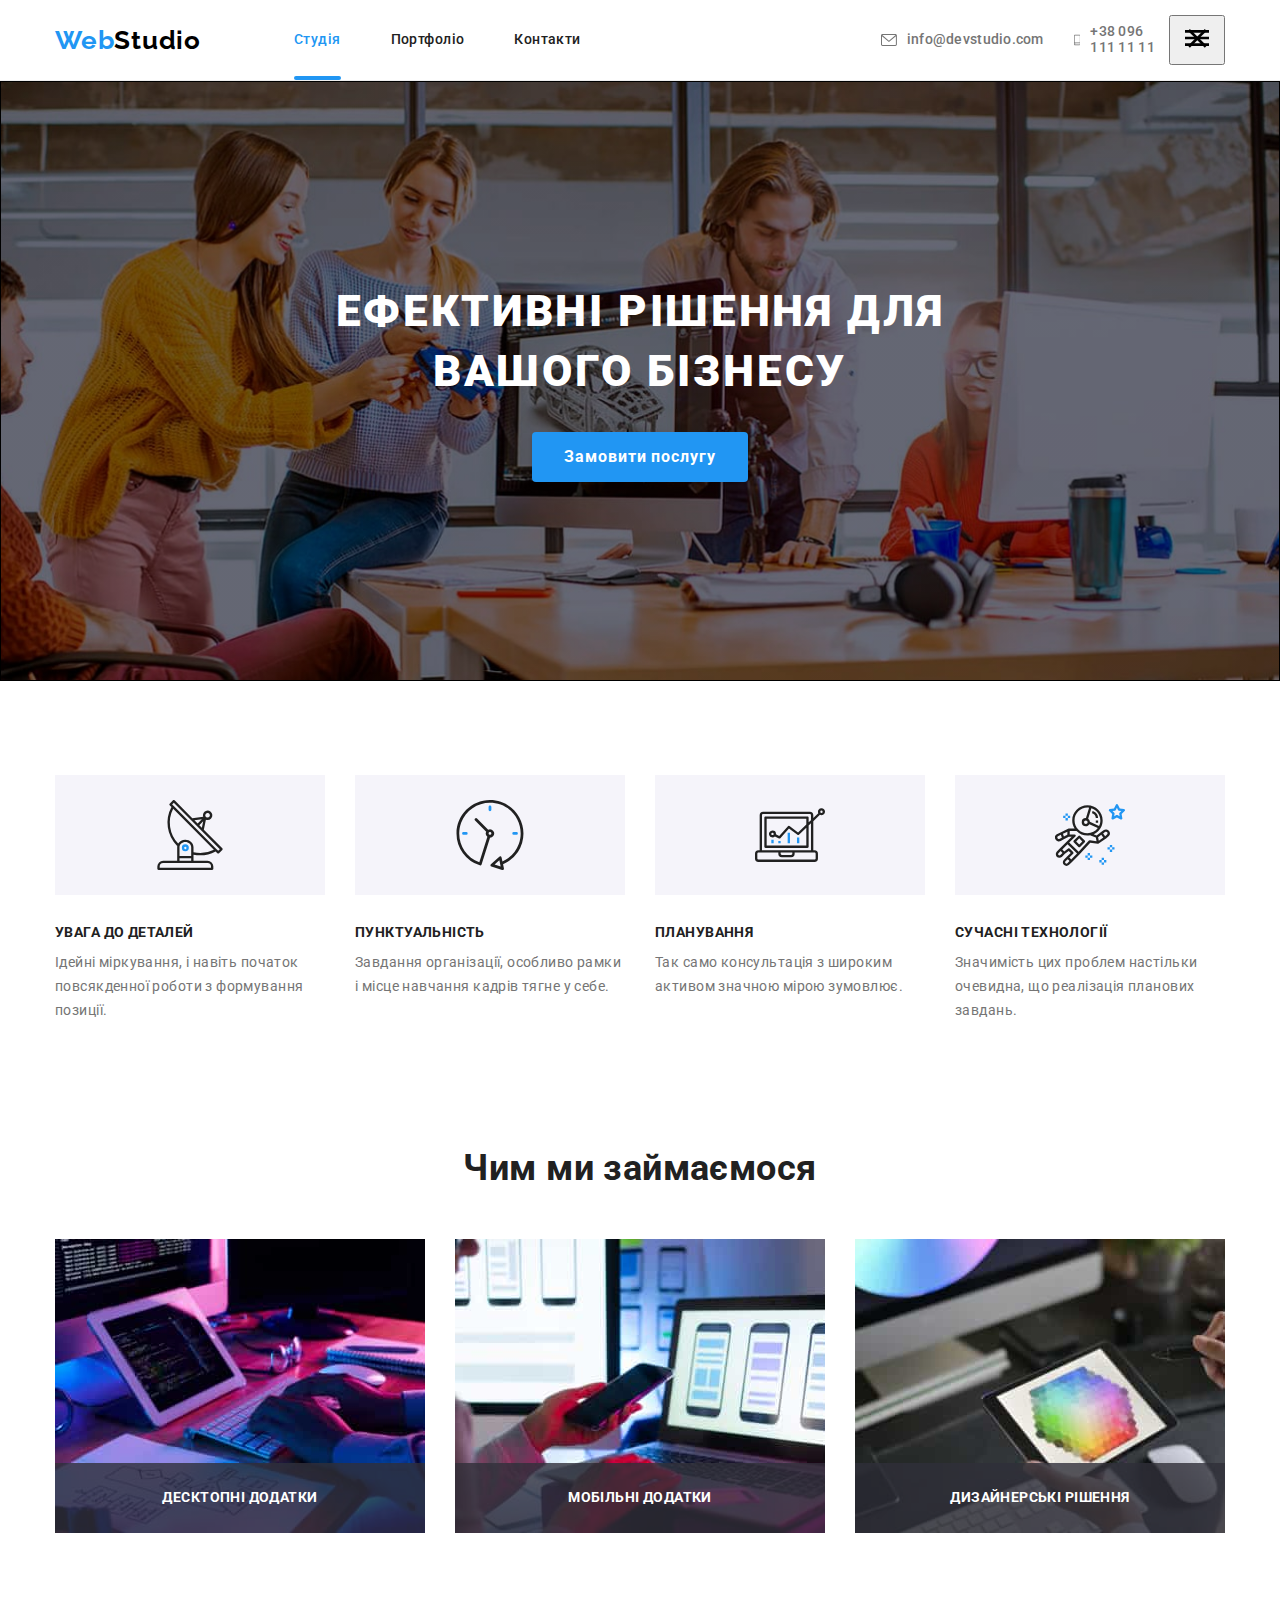
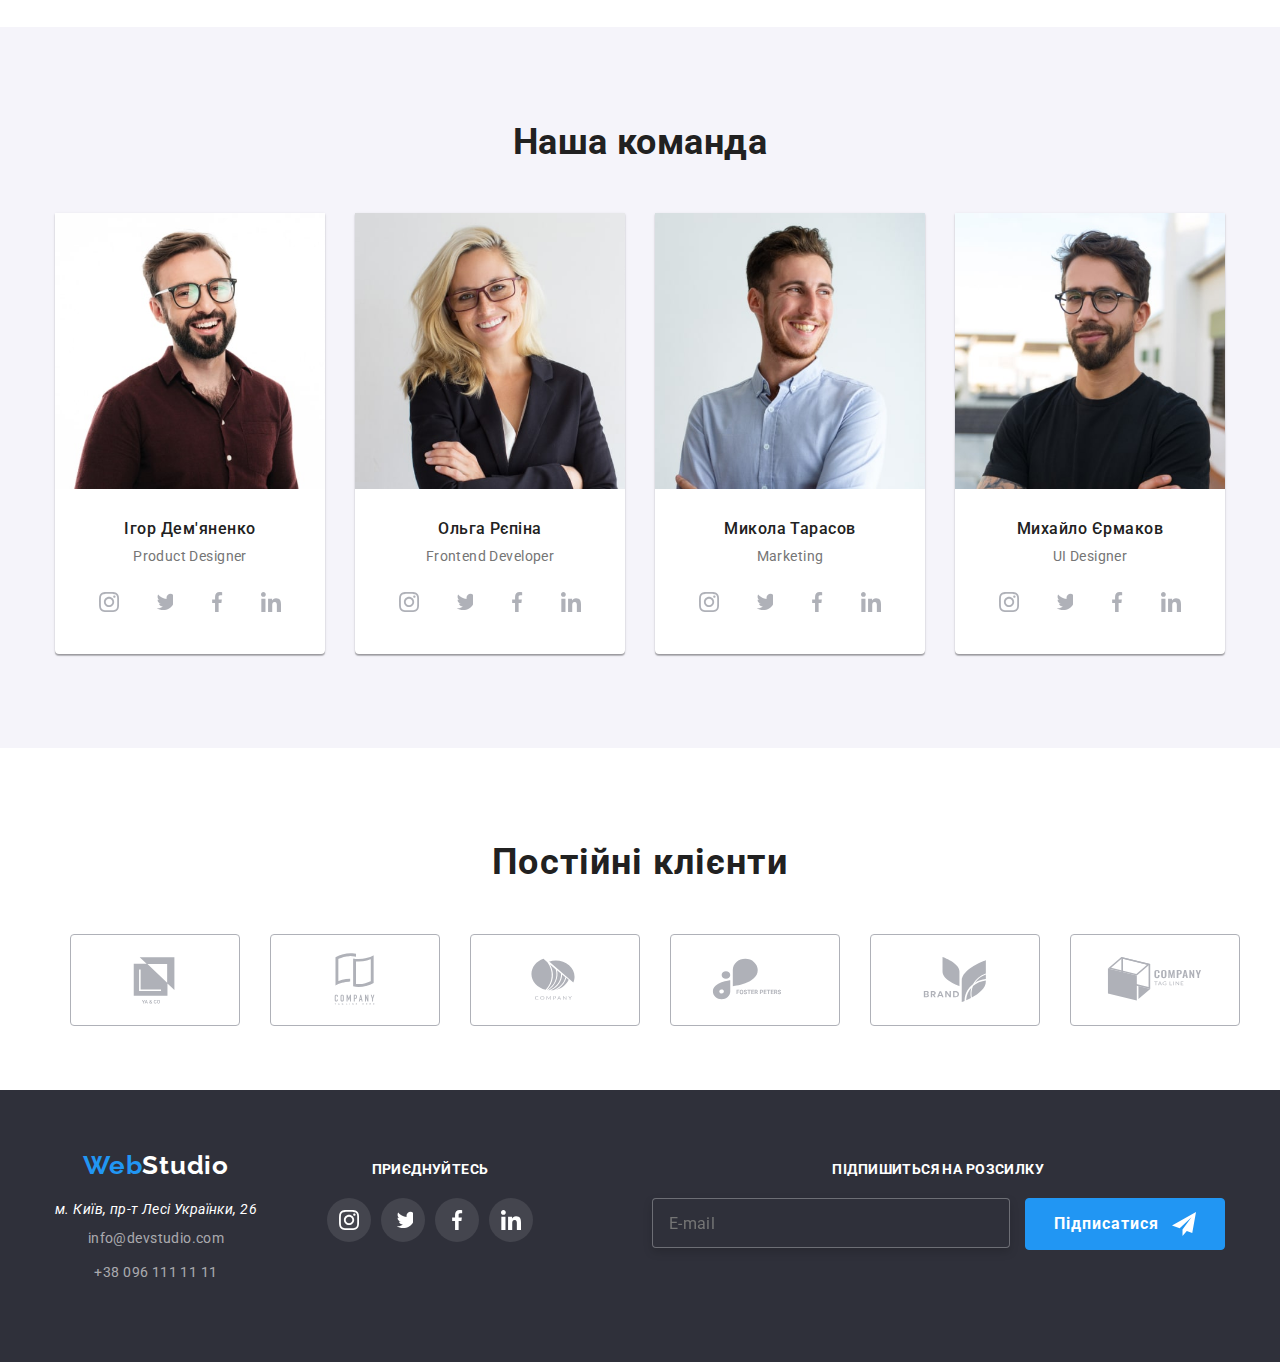
==== commit 84adf91b: "DZ_8" ====
--- a/index.html
+++ b/index.html
@@ -15,18 +15,10 @@
 
     <header class="header">
         <div class="container nav-contact">
-            
+            <a href="./index.html" class="logo link">
+                <span class="accent">Web</span>Studio
+            </a>
             <nav class="nav">
-                <a href="./index.html" class="logo link">
-                    <span class="accent">Web</span>Studio
-                </a>
-                <button type="button" class="menu-btn" aria-expanded="false" aria-controls="menu-container" data-menu-button>
-                    <svg width="40" height="40" aria-label="перемикач меню">
-                        <use href="./images/icons.svg#icon-menu_40" class="icon-menu"></use>
-                        <use href="./images/icons.svg#icon-close_40" class="icon-close"></use>
-                    </svg>
-                </button>
-                <div class="menu-container" id="menu-container is-open" data-menu>
                     <ul class="nav__list list">
                         <li class="nav__item"><a class="nav__link current link" href="./index.html">Студія</a></li>
                         <li class="nav__item"><a class="nav__link link" href="./portfolio.html">Портфоліо</a></li>
@@ -47,23 +39,60 @@
                                 </svg>+38 096 111 11 11</a>
                         </li>    
                     </ul>
-                    
-                    <ul class="soc__list list">
-                        <li class="soc__item">
-                            <a href="" class="soc__link link">Instagram</a>
-                        </li>
-                        <li class="soc__item">
-                            <a href="" class="soc__link link">Twitter</a>
-                        </li>
-                        <li class="soc__item">
-                            <a href="" class="soc__link link">Facebook</a>
-                        </li>
-                        <li class="soc__item">
-                            <a href="" class="soc__link link">Linkedin</a>
-                        </li>
-                    </ul>
-                </div>  
+                    <button type="button" class="menu-btn" aria-expanded="false" aria-controls="menu-container" data-menu-button>
+                        <svg width="40" height="40" aria-label="перемикач меню">
+                            <use href="./images/icons.svg#icon-menu_40" class="icon-menu"></use>
+                            <use href="./images/icons.svg#icon-close_40" class="icon-close"></use>
+                        </svg>
+                    </button>
             </nav>
+            
+            <div class="mobile-menu">
+                <div class="container">
+                    <button type="button" class="menu-close">X</button>
+
+                    <nav class="mob-nav">
+                        <ul class="mob-nav__list list">
+                            <li class="nav__item"><a class="mob-nav__link link" href="./index.html">Студія</a></li>
+                            <li class="nav__item"><a class="mob-nav__link link" href="./portfolio.html">Портфоліо</a></li>
+                            <li class="nav__item"><a class="mob-nav__link link" href="">Контакти</a></li>
+                        </ul>
+
+                        <ul class="mob-contact__list list">
+                            <li class="mob-contact__item">
+                                <a href="tel:+380961111111" class="mob-contact__link-tel link">
+                                    +38 096 111 11 11</a>
+                            </li>  
+                            <li class="mob-contact__item">
+                                <a href="mailto:info@devstudio.com" class="mob-contact__link-mail link">
+                                    info@devstudio.com</a>
+                            </li>  
+                        </ul>
+                        <!-- <button type="button" class="menu-btn" aria-expanded="false" aria-controls="menu-container" data-menu-button>
+                            <svg width="40" height="40" aria-label="перемикач меню">
+                                <use href="./images/icons.svg#icon-menu_40" class="icon-menu"></use>
+                                <use href="./images/icons.svg#icon-close_40" class="icon-close"></use>
+                            </svg>
+                        </button> -->
+                        
+                        <ul class="mob-soc__list list">
+                            <li class="mob-soc__item">
+                                <a href="" class="mob-soc__link link">Instagram</a>
+                            </li>
+                            <li class="mob-soc__item">
+                                <a href="" class="mob-soc__link link">Twitter</a>
+                            </li>
+                            <li class="mob-soc__item">
+                                <a href="" class="mob-soc__link link">Facebook</a>
+                            </li>
+                            <li class="mob-soc__item">
+                                <a href="" class="mob-soc__link link">Linkedin</a>
+                            </li>
+                        </ul>
+                    </nav>
+                </div>
+                
+            </div>
         </div>
     </header>
 
--- a/css/main.min.css
+++ b/css/main.min.css
@@ -1 +1 @@
-p,h1,h2,h3,h4,h5,h6{margin:0}ul,ol{margin:0}:root{--primary-text-color:#757575;--title-text-color:#212121;--accent-color:#2196F3;--primary-white-color:#ffffff;--background-color: #2F303A;--background-color_2: #F5F4FA;--border-color: #EEEEEE;--hover-color: #000000;--icon-color: #AFB1B8;--footer-soc-background-color: rgba(255, 255, 255, 0.1);--background-color-hero: #C4C4C4;--modal-icon-color: rgba(0, 0, 0, 0.1);--box-shadow-color: rgba(0, 0, 0, 0.12), 0px 1px 1px rgba(0, 0, 0, 0.14), 0px 2px 1px rgba(0, 0, 0, 0.2);--box-shadow-color-2: 0px 4px 4px rgba(0, 0, 0, 0.15);--portfolio-link-box-shadow-color: rgba(0, 0, 0, 0.12), 0px 4px 4px rgba(0, 0, 0, 0.06), 1px 4px 6px rgba(0, 0, 0, 0.16);--portfolio-btn-shadow-color: rgba(0, 0, 0, 0.1), 0px 1px 2px rgba(0, 0, 0, 0.08), 0px 2px 2px rgba(0, 0, 0, 0.12)}.line::after{position:absolute;content:"";width:100%;bottom:0;left:0;height:1px;border-radius:1px;transition:background-color 250ms cubic-bezier(0.4, 0, 0.2, 1)}.line:hover::after,.line:focus::after{background-color:var(--accent-color)}.footer-soc__link,.footer-soc__list,.client__link,.client__list,.team-soc__link,.team-soc__list,.contact__link,.nav,.nav-contact,label.modal-politic__label,.modal-input__check{display:flex;align-items:center}.logo{font-family:"Raleway",sans-serif;font-weight:700;font-size:26px;letter-spacing:.03em;color:var(--hover-color)}@media screen and (min-width: 768px){.logo{margin:0;font-size:24px;line-height:1.17}}@media screen and (min-width: 1200px){.logo{font-size:26px;line-height:1.19}}.backdrop{position:fixed;top:0;width:100%;height:100%;background-color:rgba(0,0,0,.2);transition:opacity 250ms cubic-bezier(0.4, 0, 0.2, 1),visibility 250ms cubic-bezier(0.4, 0, 0.2, 1)}.modal{position:absolute;top:50%;left:50%;transform:translate(-50%, -50%) scale(1) rotate(0);padding:40px;background-color:var(--primary-white-color);box-shadow:0px 1px 3px var(--box-shadow-color);border-radius:4px;transition:transform 250ms cubic-bezier(0.4, 0, 0.2, 1)}@media screen and (min-width: 480px){.modal{width:450px;min-height:581px}}@media screen and (min-width: 1200px){.modal{width:528px;min-height:581px}}.backdrop.is-hidden .modal{transform:translate(-50%, -50%) scale(0) rotate(180deg)}.modal__close-button{position:absolute;border-radius:50%;width:30px;height:30px;top:8px;right:8px;padding:0;background-color:var(--primary-white-color);border:1px solid var(--modal-icon-color)}.modal__close-button:hover .modal__close-icon,.modal__close-button:focus .modal__close-icon{fill:var(--accent-color)}.modal__close-icon{padding:6px;width:100%;height:100%;align-items:center;justify-content:center;color:var(--hover-color);transition:border 250ms cubic-bezier(0.4, 0, 0.2, 1)}.modal__form-title{margin:0;margin-bottom:12px;text-align:center;font-weight:700;font-size:20px;line-height:1.15;text-align:center;letter-spacing:.03em;color:var(--title-text-color)}@media screen and (min-width: 480px){.modal__form-title{width:370px}}@media screen and (min-width: 1200px){.modal__form-title{width:448px}}.modal__form-btn{display:flex;justify-content:center}.is-hidden{opacity:0;visibility:hidden;pointer-events:none}.input{width:100%;height:40px;padding:11px 12px;padding-left:42px;font-weight:400;font-size:12px;line-height:1.17;letter-spacing:.01em;color:rgba(25,7,7,.5);border:1px solid rgba(33,33,33,.2);border-radius:4px;transition:border 250ms cubic-bezier(0.4, 0, 0.2, 1);cursor:pointer}.input:hover,.input:focus{border-color:var(--accent-color);outline:rgba(0,0,0,0)}.input:hover+svg,.input:focus+svg{fill:var(--accent-color)}.modal-input{margin-bottom:10px}.modal-input label{display:block;margin-bottom:4px}.modal-input__field{position:relative}.modal-input__icon{position:absolute;top:50%;left:12px;transform:translateY(-50%);transition:fill 250ms cubic-bezier(0.4, 0, 0.2, 1)}.modal-input__politic{display:flex;justify-content:center;margin-bottom:30px}.modal-input__com{margin-bottom:20px}.modal-input__com label{display:block;margin-bottom:4px}.modal-input__label{font-weight:400;font-size:12px;line-height:1.17;letter-spacing:.01em;color:var(--primary-text-color)}.modal-input__comment{padding:12px 16px;width:100%;height:120px;resize:none}.modal-input__comment::-moz-placeholder{color:rgba(117,117,117,.5)}.modal-input__comment:-ms-input-placeholder{color:rgba(117,117,117,.5)}.modal-input__comment::placeholder{color:rgba(117,117,117,.5)}.modal-input__check{width:16px;height:16px;border:2px solid var(--primary-text-color);border-radius:2px;margin-right:7px;justify-content:center;cursor:pointer}.modal-input__check svg{fill:rgba(0,0,0,0)}.modal-input__check:checked+label>span{border:none;background-color:var(--accent-color)}.modal-input__check:checked+label>span svg{fill:var(--primary-white-color)}.modal-input__cklick{position:relative;margin-left:5px;color:var(--accent-color);text-decoration:none;transition:color 250ms cubic-bezier(0.4, 0, 0.2, 1)}.form__btn{display:block;width:200px;height:50px;font-weight:700;font-size:16px;line-height:1.88;letter-spacing:.06em;color:var(--primary-white-color);background-color:#2196f3;box-shadow:var(--box-shadow-color-2);border-radius:4px;transition:background-color 250ms cubic-bezier(0.4, 0, 0.2, 1)}.form__btn:hover,.form__btn:focus{background-color:var(--title-text-color)}@media screen and (min-width: 480px){.modal-politic__label{font-weight:400;font-size:12px;line-height:1.17;letter-spacing:.03em;color:var(--primary-text-color)}}@media screen and (min-width: 1200px){.modal-politic__label{font-size:14px;line-height:1.71}}.menu-btn{display:inline-block;margin-right:23px;margin-left:260px;padding-top:12px;padding-right:8px;padding-bottom:12px;padding-left:8px;border:none;background-color:rgba(0,0,0,0);z-index:1;transition:transform 250ms cubic-bezier(0.4, 0, 0.2, 1)}@media screen and (min-width: 768px){.menu-btn{display:none}}.menu-btn .icon-close{display:none}.icon-close:hover,.icon-close:focus{fill:var(--accent-color)}.menu-btn.is-open .icon-close{display:block}.menu-btn.is-open .icon-menu{display:none}@media screen and (max-width: 767px){.menu-container{display:none;position:absolute;top:100%;left:0;width:100vw;height:100vh;z-index:1;background-color:var(--primary-white-color)}.menu-container.is-open{display:block}}@media screen and (min-width: 768px){.menu-container{display:flex}}body{font-family:"Roboto",sans-serif;font-size:14px;letter-spacing:.03em;color:var(--primary-text-color);background-color:var(--primary-white-color)}img{display:block;width:100%;height:auto}.link{text-decoration:none}.list{list-style:none;padding:0;margin:0}.accent{color:var(--accent-color)}.visually-hidden{position:absolute;width:1px;height:1px;margin:-1px;border:0;padding:0;white-space:nowrap;-webkit-clip-path:inset(100%);clip-path:inset(100%);clip:rect(0 0 0 0);overflow:hidden;opacity:0}.btn{display:inline-block;border-radius:4px;font-family:"Roboto",sans-serif;font-size:16px;text-align:center;border:none;cursor:pointer}.container{margin-left:auto;margin-right:auto;width:100%;padding-left:15px;padding-right:15px}@media screen and (min-width: 480px){.container{width:480px}}@media screen and (min-width: 768px){.container{width:768px}}@media screen and (min-width: 1200px){.container{width:1200px}}.box{position:relative;top:0;left:0;width:100%}.header{position:relative;border-bottom:1px solid var(--border-color)}@media screen and (min-width: 480px){.nav__list{display:block;padding-left:40px;margin-bottom:302px}}@media screen and (min-width: 768px){.nav__list{margin-bottom:0;padding-left:0;margin-left:87px;display:flex}}@media screen and (min-width: 1200px){.nav__list{margin-left:93px}}@media screen and (min-width: 480px){.nav__list .nav__item:not(:last-child){margin-bottom:32px}}@media screen and (min-width: 768px){.nav__list .nav__item:not(:last-child){margin-left:0;margin-bottom:0}}@media screen and (min-width: 480px){.nav__list .nav__item+.nav__item{margin-left:0}}@media screen and (min-width: 768px){.nav__list .nav__item+.nav__item{margin-left:50px}}@media screen and (min-width: 768px){.nav__list .nav__link{display:block;padding-top:32px;padding-bottom:32px}}.nav__list .nav__link:hover,.nav__list .nav__link:focus{color:var(--accent-color)}.nav__list .nav__link.current{color:var(--accent-color)}.nav__link{position:relative;color:var(--title-text-color);transition:color 250ms cubic-bezier(0.4, 0, 0.2, 1)}@media screen and (min-width: 480px){.nav__link{font-weight:500;font-size:40px;line-height:1.175}}@media screen and (min-width: 768px){.nav__link{font-weight:500;font-size:14px;line-height:1.14}}.nav__link .contact__link{letter-spacing:.02em}@media screen and (min-width: 1200px){.nav__link .contact__link{font-weight:500;line-height:1.14}}@media screen and (min-width: 480px){.contact__list{padding-left:40px;display:flex;flex-direction:column-reverse}}@media screen and (min-width: 768px){.contact__list{display:block;padding-left:0;margin-left:90px;margin-top:21px;flex-direction:unset}}@media screen and (min-width: 1200px){.contact__list{margin-top:0;margin-left:300px;display:flex}}@media screen and (min-width: 1200px){.contact__list .contact__item+.contact__item{margin-left:30px}}@media screen and (min-width: 480px){.contact__list .contact__item{margin-bottom:32px}}@media screen and (min-width: 768px){.contact__list .contact__item{margin-bottom:0}}@media screen and (min-width: 768px){.contact__list .contact__item:not(:last-child){margin-bottom:10px}}@media screen and (min-width: 1200px){.contact__list .contact__item:not(:last-child){margin-bottom:0}}.contact__link{color:var(--primary-text-color);transition:color 250ms cubic-bezier(0.4, 0, 0.2, 1)}@media screen and (min-width: 480px){.contact__link{font-weight:500;font-size:34px;line-height:1.18}}@media screen and (min-width: 768px){.contact__link{font-weight:500;font-size:12px;line-height:1.17;letter-spacing:.02em}}@media screen and (min-width: 1200px){.contact__link{width:100%;height:100%;justify-content:center;font-size:14px;line-height:1.14}}.contact__link:hover .contact-icon,.contact__link:focus .contact-icon{fill:var(--accent-color)}.contact__link:hover,.contact__link:focus{color:var(--accent-color)}@media screen and (min-width: 480px){.contact__link a[href="tel:+380961111111"]{color:var(--accent-color)}}@media screen and (min-width: 768px){.contact__link a[href="tel:+380961111111"]{color:var(--primary-text-color)}}.contact__icon{fill:currentColor;transition:fill 250ms cubic-bezier(0.4, 0, 0.2, 1)}@media screen and (max-width: 767px){.contact__icon{display:none}}@media screen and (min-width: 768px){.contact__icon{margin-right:10px}}.current::after{background-color:var(--accent-color);border-radius:2px}@media screen and (min-width: 1200px){.current::after{position:absolute;content:"";bottom:0;left:0;width:100%;height:4px}}@media screen and (min-width: 480px){.soc__list{display:flex;padding-left:40px;padding-bottom:48px;margin-top:64px}}@media screen and (min-width: 767px){.soc__list{display:none}}.soc__link{font-weight:500;font-size:18px;line-height:1.22;letter-spacing:.02em;color:var(--accent-color)}.soc__item:not(:last-child){margin-right:20px}@media screen and (min-width: 480px){.tel{color:var(--accent-color)}}@media screen and (min-width: 768px){.tel{color:var(--primary-text-color)}}.hero{text-align:center;margin-right:auto;margin-left:auto;background-repeat:no-repeat;background-size:cover;background-position:center;border:1px solid var(--hover-color);background-color:var(--background-color-hero)}@media screen and (min-width: 480px){.hero{padding-top:118px;padding-bottom:118px;background-image:linear-gradient(rgba(0, 0, 0, 0.25), rgba(0, 0, 0, 0.25)),url("../images/hero_mob-min.jpg")}}@media screen and (min-width: 480px)and (min-device-ratio: 2),screen and (min-width: 480px)and (-webkit-min-device-pixel-ratio: 2),screen and (min-width: 480px)and (min-resolution: 192dpi),screen and (min-width: 480px)and (min-resolution: 2dppx){.hero{background-image:linear-gradient(rgba(0, 0, 0, 0.25), rgba(0, 0, 0, 0.25)),url("../images/hero_mob@2x-min.jpg")}}@media screen and (min-width: 768px){.hero{background-image:linear-gradient(rgba(0, 0, 0, 0.25), rgba(0, 0, 0, 0.25)),url("../images/hero_tab-min.jpg")}}@media screen and (min-width: 768px)and (min-device-ratio: 2),screen and (min-width: 768px)and (-webkit-min-device-pixel-ratio: 2),screen and (min-width: 768px)and (min-resolution: 192dpi),screen and (min-width: 768px)and (min-resolution: 2dppx){.hero{background-image:linear-gradient(rgba(0, 0, 0, 0.25), rgba(0, 0, 0, 0.25)),url("../images/hero_tab@2x-min.jpg")}}@media screen and (min-width: 1200px){.hero{padding-top:200px;padding-bottom:200px;max-width:1600px;height:600px;background-image:linear-gradient(rgba(0, 0, 0, 0.25), rgba(0, 0, 0, 0.25)),url("../images/hero_laptop-min.jpg")}}@media screen and (min-width: 1200px)and (min-device-ratio: 2),screen and (min-width: 1200px)and (-webkit-min-device-pixel-ratio: 2),screen and (min-width: 1200px)and (min-resolution: 192dpi),screen and (min-width: 1200px)and (min-resolution: 2dppx){.hero{background-image:linear-gradient(rgba(0, 0, 0, 0.25), rgba(0, 0, 0, 0.25)),url("../images/hero_laptop@2x-min.jpg")}}.hero__title{display:block;margin-top:0;margin-bottom:30px;font-weight:900;letter-spacing:.06em;text-transform:uppercase;color:var(--primary-white-color)}@media screen and (min-width: 480px){.hero__title{font-size:26px;line-height:1.61}}@media screen and (min-width: 1200px){.hero__title{font-size:44px;line-height:1.36}}.hero__btn{font-weight:700;font-size:16px;line-height:1.88;letter-spacing:.06em;color:var(--primary-white-color);background:var(--accent-color);box-shadow:var(--box-shadow-color-2);transition:background-color 250ms cubic-bezier(0.4, 0, 0.2, 1)}.hero__btn:hover,.hero__btn:focus{background-color:var(--hover-color)}@media screen and (min-width: 480px){.hero__btn{padding:10px 24px}}@media screen and (min-width: 1200px){.hero__btn{padding:10px 32px}}@media screen and (min-width: 480px){.properties{padding-top:60px;padding-bottom:60px}}@media screen and (min-width: 768px){.properties{padding-top:60px;padding-bottom:60px}}@media screen and (min-width: 1200px){.properties{padding-top:94px;padding-bottom:94px}}.properties__list{display:flex;flex-wrap:wrap}@media screen and (min-width: 480px){.properties__list .properties__item{width:100%}}@media screen and (min-width: 768px){.properties__list .properties__item{width:calc((100% - 30px)/2)}}@media screen and (min-width: 1200px){.properties__list .properties__item{width:270px}}.properties__list>.properties__item::before{display:block;content:"";height:120px;background-repeat:no-repeat;background-position:center;background-color:var(--background-color_2);margin-bottom:30px}@media screen and (min-width: 768px){.properties__list .properties__item:nth-child(2n+1){margin-right:30px}}@media screen and (min-width: 1200px){.properties__list .properties__item:nth-child(2n+1){margin-right:0}}@media screen and (min-width: 1200px){.properties__list .properties__item+.properties__item{margin-left:30px}}.properties__title{margin-top:0;margin-bottom:10px;font-weight:700;font-size:14px;line-height:1.14;letter-spacing:.03em;text-transform:uppercase;color:var(--title-text-color)}.properties__text{margin-top:0;margin-bottom:0;line-height:1.71}@media screen and (min-width: 480px){.properties__text{margin-bottom:30px}}.icon-antena::before{background-image:url("../images/antenna.svg")}.icon-clock::before{background-image:url("../images/clock.svg")}.icon-diagram::before{background-image:url("../images/diagram.svg")}.icon-cosmo::before{background-image:url("../images/astronaut.svg")}.employment{margin:0;padding-bottom:94px;text-align:center}@media screen and (max-width: 1200px){.employment{display:none}}.employment__list{display:flex}.employment__list>.employment__item{width:calc((100% - 60px)/3);margin-top:0;margin-bottom:0;margin-right:30px}.employment__list>.employment__item:nth-child(3n){margin-right:0}.employment__title{margin-top:0;margin-bottom:50px;font-weight:700;font-size:36px;line-height:1.17;color:var(--title-text-color)}.image__label{position:absolute;bottom:0;padding-top:27px;padding-bottom:27px;width:100%;margin:0;font-weight:700;font-size:14px;line-height:1.14;text-align:center;letter-spacing:.03em;text-transform:uppercase;color:var(--primary-white-color);background:rgba(47,48,58,.8)}.team{text-align:center;background-color:var(--background-color_2)}@media screen and (min-width: 480px){.team{padding-top:60px;padding-bottom:60px}}@media screen and (min-width: 768px){.team{padding-top:60px;padding-bottom:60px}}@media screen and (min-width: 1200px){.team{padding-top:94px;padding-bottom:94px}}.team__title{margin-top:0;margin-bottom:50px;font-weight:700;font-size:36px;line-height:1.17;color:var(--title-text-color)}@media screen and (min-width: 768px){.team__list{display:flex;flex-wrap:wrap}}@media screen and (min-width: 1200px){.team__list>.team__item+.team__item{margin-left:30px}}.team__list>.team__item{background:var(--primary-white-color);box-shadow:0px 1px 3px var(--box-shadow-color);border-radius:0px 0px 4px 4px}@media screen and (min-width: 480px){.team__list>.team__item{width:100%}}@media screen and (min-width: 768px){.team__list>.team__item{width:calc((100% - 30px)/2)}}@media screen and (min-width: 1200px){.team__list>.team__item{width:270px}}@media screen and (min-width: 768px){.team__list>.team__item:nth-child(2n+1){margin-right:30px}}@media screen and (min-width: 1200px){.team__list>.team__item:nth-child(2n+1){margin-right:0}}@media screen and (min-width: 768px){.team__list>.team__item:nth-child(-n+2){margin-bottom:30px}}@media screen and (min-width: 1200px){.team__list>.team__item:nth-child(-n+2){margin-bottom:0}}.team__name{margin-top:30px;margin-bottom:10px}.team__name,.team__name .team__text{font-weight:500;font-size:16px;line-height:1.19;text-align:center;letter-spacing:.03em;color:var(--title-text-color)}.team__text{margin-top:0;margin-bottom:16px;color:var(--primary-text-color)}.team-soc__list{justify-content:center;margin-bottom:30px}@media screen and (min-width: 480px){.team-soc__list{padding-bottom:24px}}@media screen and (min-width: 768px){.team-soc__list{padding-bottom:0}}.team-soc__item{width:44px;height:44px}.team-soc__item:not(:last-child){margin-right:10px}.team-soc__link{width:100%;height:100%;background-color:var(--primary-white-color);border-radius:50%;justify-content:center;color:var(--icon-color);transition:background-color 250ms cubic-bezier(0.4, 0, 0.2, 1),color 250ms cubic-bezier(0.4, 0, 0.2, 1)}.team-soc__link:hover{background-color:var(--accent-color);fill:var(--primary-white-color)}.team-soc__link:hover .team__icon{fill:var(--primary-white-color)}.team__icon{fill:currentColor}.client{padding-top:60px;padding-bottom:60px;text-align:center;background-color:var(--primary-white-color)}@media screen and (min-width: 1200px){.client{padding-top:94px;padding-bottom:94px}}.client__title{margin-top:0;margin-bottom:50px;font-weight:700;font-size:36px;line-height:1.16;text-align:center;letter-spacing:.03em;color:var(--title-text-color)}.client__list{justify-content:center;margin-right:-30px;margin-bottom:-30px}@media screen and (min-width: 480px){.client__list{flex-wrap:wrap}}.client__item{margin-right:30px;margin-bottom:30px;height:92px}@media screen and (min-width: 480px){.client__item{width:calc((100% - 60px)/2)}}@media screen and (min-width: 768px){.client__item{width:calc((100% - 90px)/3)}}@media screen and (min-width: 1200px){.client__item{width:calc((100% - 180px)/6)}}@media screen and (min-width: 1200px){.client__item:not(:last-child){margin-right:30px}}.client__item .portfolio__item:nth-child(3n+1){margin-right:0}.client__item .portfolio__item:nth-last-child(n+4){margin-bottom:0}.client__link{width:100%;height:100%;justify-content:center;color:var(--icon-color);border:1px solid var(--icon-color);border-radius:4px;transition:border 250ms cubic-bezier(0.4, 0, 0.2, 1)}.client__link:hover,.client__link:focus{fill:var(--accent-color);border:1px solid var(--accent-color)}.client__link:hover .client__icon{fill:var(--accent-color)}.client__icon{fill:currentColor;transition:fill 250ms cubic-bezier(0.4, 0, 0.2, 1)}@media screen and (min-width: 480px){.portfolio{padding-top:60px;padding-bottom:60px}}@media screen and (min-width: 768px){.portfolio{padding-top:60px;padding-bottom:60px}}@media screen and (min-width: 1200px){.portfolio{padding-top:94px;padding-bottom:94px}}.portfolio__list{display:flex}@media screen and (min-width: 480px){.portfolio__list{flex-wrap:wrap;width:336px;margin-bottom:40px}}@media screen and (min-width: 768px){.portfolio__list{flex-wrap:nowrap;width:100%;margin-bottom:34px;justify-content:center}}@media screen and (min-width: 768px){.portfolio__list .portfolio__item+.portfolio__item{margin-left:8px}}@media screen and (min-width: 480px){.portfolio__list .portfolio__item :not(:nth-child(3)){margin-right:8px}}@media screen and (min-width: 768px){.portfolio__list .portfolio__item :not(:nth-child(3)){margin-right:0}}@media screen and (min-width: 480px){.portfolio__list .portfolio__item:nth-child(-n+3){margin-bottom:15px}}@media screen and (min-width: 768px){.portfolio__list .portfolio__item:nth-child(-n+3){margin-bottom:0}}.portfolio__btn{padding:6px 22px;margin-top:0;font-weight:500;line-height:1.63;letter-spacing:.03em;color:var(--title-text-color);background:var(--background-color_2);border-radius:4px;transition:color 250ms cubic-bezier(0.4, 0, 0.2, 1),background-color 250ms cubic-bezier(0.4, 0, 0.2, 1),box-shadow 250ms cubic-bezier(0.4, 0, 0.2, 1)}.portfolio__btn:hover,.portfolio__btn:focus{color:var(--primary-white-color);background:var(--accent-color);box-shadow:0px 3px 1px var(--portfolio-btn-shadow-color)}.portfolio__img-list{display:flex;flex-wrap:wrap;margin:0}.portfolio__img-list>.portfolio__item{background:var(--primary-white-color)}@media screen and (min-width: 480px){.portfolio__img-list>.portfolio__item{width:100%;margin-bottom:30px}}@media screen and (min-width: 768px){.portfolio__img-list>.portfolio__item{width:calc((100% - 30px)/2)}}@media screen and (min-width: 1200px){.portfolio__img-list>.portfolio__item{width:calc((100% - 60px)/3);margin-right:30px;margin-bottom:30px}}@media screen and (min-width: 768px){.portfolio__img-list>.portfolio__item:nth-child(2n+1){margin-right:30px}}@media screen and (min-width: 1200px){.portfolio__img-list>.portfolio__item:nth-child(3n){margin-right:0}}@media screen and (min-width: 1200px){.portfolio__img-list>.portfolio__item:nth-last-child(-n+3){margin-bottom:0}}.portfolio__link{display:block}.portfolio__link:hover,.portfolio__link:focus{box-shadow:0px 1px 1px var(--portfolio-link-box-shadow-color)}.portfolio__link:hover .portfolio-thumb__text{transform:translateY(0)}.portfolio-thumb{position:relative;overflow:hidden}.portfolio-thumb__text{position:absolute;top:0;margin:0;color:var(--primary-white-color);background-color:var(--accent-color);font-weight:400;font-size:18px;line-height:1.56;letter-spacing:.03em;text-align:center;padding:63px 24px;height:100%;transform:translateY(100%);transition:transform 250ms cubic-bezier(0.4, 0, 0.2, 1)}.portfolio-info{padding:20px 24px;background:var(--primary-white-color);border-right:1px solid var(--border-color);border-bottom:1px solid var(--border-color);border-left:1px solid var(--border-color)}.portfolio-info__title{font-weight:700;font-size:18px;line-height:2;letter-spacing:.06em;color:var(--title-text-color)}.portfolio-info__text{margin:0;font-size:16px;line-height:1.86;letter-spacing:.03em;color:var(--primary-text-color)}@media screen and (min-width: 768px){.portfolio__item:first-child .portfolio-info{padding-bottom:56px}}@media screen and (min-width: 1200px){.portfolio__item:first-child .portfolio-info{padding-bottom:20px}}.footer{padding-top:60px;padding-bottom:60px;margin-right:auto;margin-left:auto;background-color:var(--background-color)}@media screen and (min-width: 480px){.footer-block{text-align:center;padding-right:15px;padding-left:15px}}@media screen and (min-width: 768px){.footer-block{display:flex;align-items:baseline;flex-wrap:wrap;align-items:baseline;justify-content:center}}@media screen and (min-width: 1200px){.footer-block{text-align:left}}.footer-contact__list .footer-contact__item:not(:last-of-type){margin-top:0;margin-bottom:10px}.footer-contact a[href="https://goo.gl/maps/PAnnSUerjHj3gwqy8"]{color:var(--primary-white-color)}@media screen and (min-width: 480px){.footer-contact{margin-bottom:60px}}@media screen and (min-width: 1200px){.footer-contact{margin-bottom:0px}}.footer-contact__link{font-style:normal;line-height:1.71;letter-spacing:.03em;color:rgba(255,255,255,.6);transition:color 250ms cubic-bezier(0.4, 0, 0.2, 1)}.footer-contact__link:hover,.footer-contact__link:focus{color:var(--accent-color)}.footer .add{color:var(--primary-white-color)}@media screen and (min-width: 480px){.footer-soc{margin-bottom:60px;margin-left:0}}@media screen and (min-width: 768px){.footer-soc{margin-left:165px}}@media screen and (min-width: 1200px){.footer-soc{margin-left:70px}}.footer-soc__text{margin-top:0;margin-bottom:20px;font-weight:700;font-size:14px;line-height:1.14;letter-spacing:.03em;text-transform:uppercase;color:var(--primary-white-color)}.footer-soc__list{justify-content:center}.footer-soc__item{width:44px;height:44px}.footer-soc__item:not(:last-child){margin-right:10px}.footer-soc__link{width:100%;height:100%;justify-content:center;background-color:var(--footer-soc-background-color);border-radius:50%;color:var(--primary-white-color);transition:background-color 250ms cubic-bezier(0.4, 0, 0.2, 1)}.footer-soc__link:hover{background-color:var(--accent-color)}.footer-soc__icon{fill:currentColor}.footer-form{display:block;align-items:center;margin:0}@media screen and (min-width: 480px){.footer-form{display:flex;flex-wrap:wrap;align-items:baseline;justify-content:center}}@media screen and (min-width: 768px){.footer-form{display:block;align-items:center}}@media screen and (min-width: 1200px){.footer-form{margin-left:auto}}.footer-form__text{margin-top:0;margin-bottom:20px;font-weight:700;font-size:14px;line-height:1.14;letter-spacing:.03em;text-transform:uppercase;color:var(--primary-white-color)}.footer-form__btn{position:relative;width:200px;font-weight:700;font-size:16px;line-height:1.88;margin-left:12px;padding:10px 28px;align-items:center;text-align:left;letter-spacing:.06em;color:var(--primary-white-color);background-color:var(--accent-color);transition:background-color 250ms cubic-bezier(0.4, 0, 0.2, 1);border:1px solid var(--accent-color)}.footer-form__btn:hover,.footer-form__btn:focus{background-color:var(--background-color);border:1px solid var(--accent-color)}.footer-form__input{height:50px;padding-left:16px;font-weight:400;font-size:16px;line-height:1.25;letter-spacing:.03em;color:rgba(255,255,255,.6);background-color:var(--background-color);border:1px solid rgba(255,255,255,.3);filter:drop-shadow(var(--box-shadow-color-2));border-radius:4px;transition:border-color 250ms cubic-bezier(0.4, 0, 0.2, 1)}@media screen and (min-width: 480px){.footer-form__input{margin-bottom:20px;width:450px}}@media screen and (min-width: 768px){.footer-form__input{display:block;width:450px}}@media screen and (min-width: 1200px){.footer-form__input{display:inline-flex;width:358px}}.footer-form__input:hover,.footer-form__input:focus{border-color:var(--accent-color)}.footer-form__icon{position:absolute;top:13px;right:28px;fill:currentColor}.logo--footer{display:inline-block;margin-top:0;margin-bottom:20px;color:var(--primary-white-color)}/*# sourceMappingURL=main.min.css.map */+p,h1,h2,h3,h4,h5,h6{margin:0}ul,ol{margin:0}:root{--primary-text-color:#757575;--title-text-color:#212121;--accent-color:#2196F3;--primary-white-color:#ffffff;--background-color: #2F303A;--background-color_2: #F5F4FA;--border-color: #EEEEEE;--hover-color: #000000;--icon-color: #AFB1B8;--footer-soc-background-color: rgba(255, 255, 255, 0.1);--background-color-hero: #C4C4C4;--modal-icon-color: rgba(0, 0, 0, 0.1);--box-shadow-color: rgba(0, 0, 0, 0.12), 0px 1px 1px rgba(0, 0, 0, 0.14), 0px 2px 1px rgba(0, 0, 0, 0.2);--box-shadow-color-2: 0px 4px 4px rgba(0, 0, 0, 0.15);--portfolio-link-box-shadow-color: rgba(0, 0, 0, 0.12), 0px 4px 4px rgba(0, 0, 0, 0.06), 1px 4px 6px rgba(0, 0, 0, 0.16);--portfolio-btn-shadow-color: rgba(0, 0, 0, 0.1), 0px 1px 2px rgba(0, 0, 0, 0.08), 0px 2px 2px rgba(0, 0, 0, 0.12)}.line::after{position:absolute;content:"";width:100%;bottom:0;left:0;height:1px;border-radius:1px;transition:background-color 250ms cubic-bezier(0.4, 0, 0.2, 1)}.line:hover::after,.line:focus::after{background-color:var(--accent-color)}.footer-soc__link,.footer-soc__list,.client__link,.client__list,.team-soc__link,.team-soc__list,.contact__link,.nav,.nav-contact,label.modal-politic__label,.modal-input__check{display:flex;align-items:center}.logo{font-family:"Raleway",sans-serif;font-weight:700;font-size:26px;letter-spacing:.03em;color:var(--hover-color)}@media screen and (min-width: 768px){.logo{margin:0;font-size:24px;line-height:1.17}}@media screen and (min-width: 1200px){.logo{font-size:26px;line-height:1.19}}.backdrop{position:fixed;top:0;width:100%;height:100%;background-color:rgba(0,0,0,.2);transition:opacity 250ms cubic-bezier(0.4, 0, 0.2, 1),visibility 250ms cubic-bezier(0.4, 0, 0.2, 1)}.modal{position:absolute;top:50%;left:50%;transform:translate(-50%, -50%) scale(1) rotate(0);padding:40px;background-color:var(--primary-white-color);box-shadow:0px 1px 3px var(--box-shadow-color);border-radius:4px;transition:transform 250ms cubic-bezier(0.4, 0, 0.2, 1)}@media screen and (min-width: 480px){.modal{width:450px;min-height:581px}}@media screen and (min-width: 1200px){.modal{width:528px;min-height:581px}}.backdrop.is-hidden .modal{transform:translate(-50%, -50%) scale(0) rotate(180deg)}.modal__close-button{position:absolute;border-radius:50%;width:30px;height:30px;top:8px;right:8px;padding:0;background-color:var(--primary-white-color);border:1px solid var(--modal-icon-color)}.modal__close-button:hover .modal__close-icon,.modal__close-button:focus .modal__close-icon{fill:var(--accent-color)}.modal__close-icon{padding:6px;width:100%;height:100%;align-items:center;justify-content:center;color:var(--hover-color);transition:border 250ms cubic-bezier(0.4, 0, 0.2, 1)}.modal__form-title{margin:0;margin-bottom:12px;text-align:center;font-weight:700;font-size:20px;line-height:1.15;text-align:center;letter-spacing:.03em;color:var(--title-text-color)}@media screen and (min-width: 480px){.modal__form-title{width:370px}}@media screen and (min-width: 1200px){.modal__form-title{width:448px}}.modal__form-btn{display:flex;justify-content:center}.is-hidden{opacity:0;visibility:hidden;pointer-events:none}.input{width:100%;height:40px;padding:11px 12px;padding-left:42px;font-weight:400;font-size:12px;line-height:1.17;letter-spacing:.01em;color:rgba(25,7,7,.5);border:1px solid rgba(33,33,33,.2);border-radius:4px;transition:border 250ms cubic-bezier(0.4, 0, 0.2, 1);cursor:pointer}.input:hover,.input:focus{border-color:var(--accent-color);outline:rgba(0,0,0,0)}.input:hover+svg,.input:focus+svg{fill:var(--accent-color)}.modal-input{margin-bottom:10px}.modal-input label{display:block;margin-bottom:4px}.modal-input__field{position:relative}.modal-input__icon{position:absolute;top:50%;left:12px;transform:translateY(-50%);transition:fill 250ms cubic-bezier(0.4, 0, 0.2, 1)}.modal-input__politic{display:flex;justify-content:center;margin-bottom:30px}.modal-input__com{margin-bottom:20px}.modal-input__com label{display:block;margin-bottom:4px}.modal-input__label{font-weight:400;font-size:12px;line-height:1.17;letter-spacing:.01em;color:var(--primary-text-color)}.modal-input__comment{padding:12px 16px;width:100%;height:120px;resize:none}.modal-input__comment::-moz-placeholder{color:rgba(117,117,117,.5)}.modal-input__comment:-ms-input-placeholder{color:rgba(117,117,117,.5)}.modal-input__comment::placeholder{color:rgba(117,117,117,.5)}.modal-input__check{width:16px;height:16px;border:2px solid var(--primary-text-color);border-radius:2px;margin-right:7px;justify-content:center;cursor:pointer}.modal-input__check svg{fill:rgba(0,0,0,0)}.modal-input__check:checked+label>span{border:none;background-color:var(--accent-color)}.modal-input__check:checked+label>span svg{fill:var(--primary-white-color)}.modal-input__cklick{position:relative;margin-left:5px;color:var(--accent-color);text-decoration:none;transition:color 250ms cubic-bezier(0.4, 0, 0.2, 1)}.form__btn{display:block;width:200px;height:50px;font-weight:700;font-size:16px;line-height:1.88;letter-spacing:.06em;color:var(--primary-white-color);background-color:#2196f3;box-shadow:var(--box-shadow-color-2);border-radius:4px;transition:background-color 250ms cubic-bezier(0.4, 0, 0.2, 1)}.form__btn:hover,.form__btn:focus{background-color:var(--title-text-color)}@media screen and (min-width: 480px){.modal-politic__label{font-weight:400;font-size:12px;line-height:1.17;letter-spacing:.03em;color:var(--primary-text-color)}}@media screen and (min-width: 1200px){.modal-politic__label{font-size:14px;line-height:1.71}}.mobile-menu{position:fixed;width:100vw;height:100vh;left:0;top:0;right:0;padding-top:10px;background-color:var(--primary-white-color)}.mobile-menu .container{height:100%}@media screen and (min-width: 768px){.mobile-menu{display:none}}.menu-close{display:block;margin-left:auto;margin-right:0}.mob-nav .mob-nav__list{padding-left:40px;margin-bottom:302px}.mob-nav .mob-nav__list .mob-nav__link{font-weight:500;font-size:40px;line-height:1.175;color:var(--title-text-color);transition:color 250ms cubic-bezier(0.4, 0, 0.2, 1)}.mob-nav .mob-nav__list .mob-nav__link:hover,.mob-nav .mob-nav__list .mob-nav__link:focus{color:var(--accent-color)}.mob-nav .mob-contact__list{padding-left:40px}.mob-nav .mob-contact__list .mob-contact__link-tel{font-weight:500;font-size:34px;line-height:1.18;color:var(--accent-color);transition:color 250ms cubic-bezier(0.4, 0, 0.2, 1)}.mob-nav .mob-contact__list .mob-contact__link-tel:hover,.mob-nav .mob-contact__list .mob-contact__link-tel:focus{color:var(--accent-color)}.mob-nav .mob-contact__list .mob-contact__link-mail{font-weight:500;font-size:24px;line-height:1.1666666667;letter-spacing:.02em;color:var(--primary-text-color)}.mob-nav .mob-contact__list .mob-contact__link-mail:hover,.mob-nav .mob-contact__list .mob-contact__link-mail:focus{color:var(--accent-color)}.mob-nav .mob-soc__list{display:flex;padding-left:40px;padding-bottom:48px;margin-top:64px}.mob-nav .mob-soc__list .mob-soc__link{font-weight:500;font-size:18px;line-height:1.22;letter-spacing:.02em;color:var(--accent-color)}.mob-nav .mob-soc__list .mob-soc__item:not(:last-child){margin-right:20px}body{font-family:"Roboto",sans-serif;font-size:14px;letter-spacing:.03em;color:var(--primary-text-color);background-color:var(--primary-white-color)}img{display:block;width:100%;height:auto}.link{text-decoration:none}.list{list-style:none;padding:0;margin:0}.accent{color:var(--accent-color)}.visually-hidden{position:absolute;width:1px;height:1px;margin:-1px;border:0;padding:0;white-space:nowrap;-webkit-clip-path:inset(100%);clip-path:inset(100%);clip:rect(0 0 0 0);overflow:hidden;opacity:0}.btn{display:inline-block;border-radius:4px;font-family:"Roboto",sans-serif;font-size:16px;text-align:center;border:none;cursor:pointer}.container{margin-left:auto;margin-right:auto;width:100%;padding-left:15px;padding-right:15px}@media screen and (min-width: 480px){.container{width:480px}}@media screen and (min-width: 768px){.container{width:768px}}@media screen and (min-width: 1200px){.container{width:1200px}}.box{position:relative;top:0;left:0;width:100%}.header{border-bottom:1px solid var(--border-color)}.nav__list{display:none}@media screen and (min-width: 768px){.nav__list{display:flex;margin-left:93px}}.nav__list .nav__item+.nav__item{margin-left:0}@media screen and (min-width: 768px){.nav__list .nav__item+.nav__item{margin-left:50px}}@media screen and (min-width: 768px){.nav__list .nav__link{display:block;padding-top:32px;padding-bottom:32px}}.nav__list .nav__link:hover,.nav__list .nav__link:focus{color:var(--accent-color)}.nav__list .nav__link.current{color:var(--accent-color)}.nav__link{position:relative;color:var(--title-text-color);transition:color 250ms cubic-bezier(0.4, 0, 0.2, 1)}@media screen and (min-width: 768px){.nav__link{font-weight:500;line-height:1.14}}.nav__link .contact__link{letter-spacing:.02em}@media screen and (min-width: 1200px){.nav__link .contact__link{font-weight:500;line-height:1.14}}.contact__list{display:none}@media screen and (min-width: 768px){.contact__list{display:inline-block;padding-left:0;margin-left:90px;margin-top:21px;flex-direction:unset}}@media screen and (min-width: 1200px){.contact__list{margin-top:0;margin-left:300px;display:flex}}@media screen and (min-width: 1200px){.contact__list .contact__item+.contact__item{margin-left:30px}}.contact__list .contact__item{margin-bottom:32px}@media screen and (min-width: 768px){.contact__list .contact__item{margin-bottom:0}}@media screen and (min-width: 768px){.contact__list .contact__item:not(:last-child){margin-bottom:10px}}@media screen and (min-width: 1200px){.contact__list .contact__item:not(:last-child){margin-bottom:0}}.contact__link{width:100%;height:100%;color:var(--primary-text-color);transition:color 250ms cubic-bezier(0.4, 0, 0.2, 1)}@media screen and (min-width: 768px){.contact__link{font-weight:500;font-size:12px;line-height:1.17;letter-spacing:.02em}}@media screen and (min-width: 1200px){.contact__link{justify-content:center;font-size:14px;line-height:1.14}}.contact__link:hover .contact-icon,.contact__link:focus .contact-icon{fill:var(--accent-color)}.contact__link:hover,.contact__link:focus{color:var(--accent-color)}.contact__link a[href="tel:+380961111111"]{color:var(--accent-color)}@media screen and (min-width: 768px){.contact__link a[href="tel:+380961111111"]{color:var(--primary-text-color)}}.contact__icon{fill:currentColor;transition:fill 250ms cubic-bezier(0.4, 0, 0.2, 1)}@media screen and (max-width: 767px){.contact__icon{display:none}}@media screen and (min-width: 768px){.contact__icon{margin-right:10px}}.current::after{background-color:var(--accent-color);border-radius:2px}@media screen and (min-width: 768px){.current::after{position:absolute;content:"";bottom:0;left:0;width:100%;height:4px}}.hero{text-align:center;margin-right:auto;margin-left:auto;padding-top:118px;padding-bottom:118px;background-repeat:no-repeat;background-size:cover;background-position:center;border:1px solid var(--hover-color);background-color:var(--background-color-hero)}@media screen and (min-width: 320px){.hero{background-image:linear-gradient(rgba(0, 0, 0, 0.25), rgba(0, 0, 0, 0.25)),url("../images/hero_mob-min.jpg")}}@media screen and (min-width: 320px)and (min-device-ratio: 2),screen and (min-width: 320px)and (-webkit-min-device-pixel-ratio: 2),screen and (min-width: 320px)and (min-resolution: 192dpi),screen and (min-width: 320px)and (min-resolution: 2dppx){.hero{background-image:linear-gradient(rgba(0, 0, 0, 0.25), rgba(0, 0, 0, 0.25)),url("../images/hero_mob@2x-min.jpg")}}@media screen and (min-width: 768px){.hero{background-image:linear-gradient(rgba(0, 0, 0, 0.25), rgba(0, 0, 0, 0.25)),url("../images/hero_tab-min.jpg")}}@media screen and (min-width: 768px)and (min-device-ratio: 2),screen and (min-width: 768px)and (-webkit-min-device-pixel-ratio: 2),screen and (min-width: 768px)and (min-resolution: 192dpi),screen and (min-width: 768px)and (min-resolution: 2dppx){.hero{background-image:linear-gradient(rgba(0, 0, 0, 0.25), rgba(0, 0, 0, 0.25)),url("../images/hero_tab@2x-min.jpg")}}@media screen and (min-width: 1200px){.hero{padding-top:200px;padding-bottom:200px;max-width:1600px;height:600px;background-image:linear-gradient(rgba(0, 0, 0, 0.25), rgba(0, 0, 0, 0.25)),url("../images/hero_laptop-min.jpg")}}@media screen and (min-width: 1200px)and (min-device-ratio: 2),screen and (min-width: 1200px)and (-webkit-min-device-pixel-ratio: 2),screen and (min-width: 1200px)and (min-resolution: 192dpi),screen and (min-width: 1200px)and (min-resolution: 2dppx){.hero{background-image:linear-gradient(rgba(0, 0, 0, 0.25), rgba(0, 0, 0, 0.25)),url("../images/hero_laptop@2x-min.jpg")}}.hero__title{display:block;margin-top:0;margin-bottom:30px;font-weight:900;letter-spacing:.06em;text-transform:uppercase;color:var(--primary-white-color)}@media screen and (min-width: 480px){.hero__title{font-size:26px;line-height:1.61}}@media screen and (min-width: 1200px){.hero__title{font-size:44px;line-height:1.36}}.hero__btn{font-weight:700;font-size:16px;line-height:1.88;letter-spacing:.06em;color:var(--primary-white-color);background:var(--accent-color);box-shadow:var(--box-shadow-color-2);transition:background-color 250ms cubic-bezier(0.4, 0, 0.2, 1)}.hero__btn:hover,.hero__btn:focus{background-color:var(--hover-color)}@media screen and (min-width: 480px){.hero__btn{padding:10px 24px}}@media screen and (min-width: 1200px){.hero__btn{padding:10px 32px}}.properties{padding-top:60px;padding-bottom:60px}@media screen and (min-width: 768px){.properties{padding-top:60px;padding-bottom:60px}}@media screen and (min-width: 1200px){.properties{padding-top:94px;padding-bottom:94px}}.properties__list{display:flex;flex-wrap:wrap;width:100%}@media screen and (min-width: 768px){.properties__list .properties__item{width:calc((100% - 30px)/2)}}@media screen and (min-width: 1200px){.properties__list .properties__item{width:270px}}.properties__list>.properties__item::before{display:block;content:"";height:120px;background-repeat:no-repeat;background-position:center;background-color:var(--background-color_2);margin-bottom:30px}@media screen and (min-width: 768px){.properties__list .properties__item:nth-child(2n+1){margin-right:30px}}@media screen and (min-width: 1200px){.properties__list .properties__item:nth-child(2n+1){margin-right:0}}@media screen and (min-width: 1200px){.properties__list .properties__item+.properties__item{margin-left:30px}}.properties__title{margin-top:0;margin-bottom:10px;font-weight:700;font-size:14px;line-height:1.14;letter-spacing:.03em;text-transform:uppercase;color:var(--title-text-color)}.properties__text{margin-top:0;margin-bottom:0;line-height:1.71}@media screen and (min-width: 480px){.properties__text{margin-bottom:30px}}.icon-antena::before{background-image:url("../images/antenna.svg")}.icon-clock::before{background-image:url("../images/clock.svg")}.icon-diagram::before{background-image:url("../images/diagram.svg")}.icon-cosmo::before{background-image:url("../images/astronaut.svg")}.employment{margin:0;padding-bottom:94px;text-align:center}@media screen and (max-width: 1200px){.employment{display:none}}.employment__list{display:flex}.employment__list>.employment__item{width:calc((100% - 60px)/3);margin-top:0;margin-bottom:0;margin-right:30px}.employment__list>.employment__item:nth-child(3n){margin-right:0}.employment__title{margin-top:0;margin-bottom:50px;font-weight:700;font-size:36px;line-height:1.17;color:var(--title-text-color)}.image__label{position:absolute;bottom:0;padding-top:27px;padding-bottom:27px;width:100%;margin:0;font-weight:700;font-size:14px;line-height:1.14;text-align:center;letter-spacing:.03em;text-transform:uppercase;color:var(--primary-white-color);background:rgba(47,48,58,.8)}.team{text-align:center;background-color:var(--background-color_2)}@media screen and (min-width: 480px){.team{padding-top:60px;padding-bottom:60px}}@media screen and (min-width: 768px){.team{padding-top:60px;padding-bottom:60px}}@media screen and (min-width: 1200px){.team{padding-top:94px;padding-bottom:94px}}.team__title{margin-top:0;margin-bottom:50px;font-weight:700;font-size:36px;line-height:1.17;color:var(--title-text-color)}@media screen and (min-width: 768px){.team__list{display:flex;flex-wrap:wrap}}@media screen and (min-width: 1200px){.team__list>.team__item+.team__item{margin-left:30px}}.team__list>.team__item{background:var(--primary-white-color);box-shadow:0px 1px 3px var(--box-shadow-color);border-radius:0px 0px 4px 4px}@media screen and (min-width: 480px){.team__list>.team__item{width:100%}}@media screen and (min-width: 768px){.team__list>.team__item{width:calc((100% - 30px)/2)}}@media screen and (min-width: 1200px){.team__list>.team__item{width:270px}}@media screen and (min-width: 768px){.team__list>.team__item:nth-child(2n+1){margin-right:30px}}@media screen and (min-width: 1200px){.team__list>.team__item:nth-child(2n+1){margin-right:0}}@media screen and (min-width: 768px){.team__list>.team__item:nth-child(-n+2){margin-bottom:30px}}@media screen and (min-width: 1200px){.team__list>.team__item:nth-child(-n+2){margin-bottom:0}}.team__name{margin-top:30px;margin-bottom:10px}.team__name,.team__name .team__text{font-weight:500;font-size:16px;line-height:1.19;text-align:center;letter-spacing:.03em;color:var(--title-text-color)}.team__text{margin-top:0;margin-bottom:16px;color:var(--primary-text-color)}.team-soc__list{justify-content:center;margin-bottom:30px}@media screen and (min-width: 480px){.team-soc__list{padding-bottom:24px}}@media screen and (min-width: 768px){.team-soc__list{padding-bottom:0}}.team-soc__item{width:44px;height:44px}.team-soc__item:not(:last-child){margin-right:10px}.team-soc__link{width:100%;height:100%;background-color:var(--primary-white-color);border-radius:50%;justify-content:center;color:var(--icon-color);transition:background-color 250ms cubic-bezier(0.4, 0, 0.2, 1),color 250ms cubic-bezier(0.4, 0, 0.2, 1)}.team-soc__link:hover{background-color:var(--accent-color);fill:var(--primary-white-color)}.team-soc__link:hover .team__icon{fill:var(--primary-white-color)}.team__icon{fill:currentColor}.client{padding-top:60px;padding-bottom:60px;text-align:center;background-color:var(--primary-white-color)}@media screen and (min-width: 1200px){.client{padding-top:94px;padding-bottom:94px}}.client__title{margin-top:0;margin-bottom:50px;font-weight:700;font-size:36px;line-height:1.16;text-align:center;letter-spacing:.03em;color:var(--title-text-color)}@media screen and (max-width: 768px){.client__title{margin-bottom:30px}}.client__list{flex-wrap:wrap}@media screen and (min-width: 768px){.client__list{justify-content:center;margin-right:0;margin-bottom:0}}@media screen and (min-width: 1200px){.client__list{margin-right:-30px;margin-bottom:-30px}}.client__item{height:92px;width:calc((100% - 30px)/2)}@media screen and (max-width: 768px){.client__item:nth-child(2n+1){margin-right:30px}}@media screen and (max-width: 1200px){.client__item:nth-child(-n+4){margin-bottom:30px}}@media screen and (min-width: 1200px){.client__item:nth-child(-n+4){margin-bottom:0}}@media screen and (min-width: 768px){.client__item{width:calc((100% - 60px)/3);margin-right:30px}}@media screen and (min-width: 768px){.client__item:nth-child(3n){margin-right:0}}@media screen and (min-width: 768px){.client__item:nth-last-child(-n+3){margin-bottom:0}}@media screen and (min-width: 1200px){.client__item{width:calc((100% - 180px)/6);margin-right:30px;margin-bottom:0}}@media screen and (min-width: 1200px){.client__item:not(:last-child){margin-right:30px}}.client__item .portfolio__item:nth-child(3n+1){margin-right:0}.client__item .portfolio__item:nth-last-child(n+4){margin-bottom:0}.client__link{width:100%;height:100%;justify-content:center;color:var(--icon-color);border:1px solid var(--icon-color);border-radius:4px;transition:border 250ms cubic-bezier(0.4, 0, 0.2, 1)}.client__link:hover,.client__link:focus{fill:var(--accent-color);border:1px solid var(--accent-color)}.client__link:hover .client__icon{fill:var(--accent-color)}.client__icon{fill:currentColor;transition:fill 250ms cubic-bezier(0.4, 0, 0.2, 1)}@media screen and (min-width: 480px){.portfolio{padding-top:60px;padding-bottom:60px}}@media screen and (min-width: 768px){.portfolio{padding-top:60px;padding-bottom:60px}}@media screen and (min-width: 1200px){.portfolio{padding-top:94px;padding-bottom:94px}}.portfolio__list{display:flex}@media screen and (min-width: 480px){.portfolio__list{flex-wrap:wrap;width:336px;margin-bottom:40px}}@media screen and (min-width: 768px){.portfolio__list{flex-wrap:nowrap;width:100%;margin-bottom:34px;justify-content:center}}@media screen and (min-width: 768px){.portfolio__list .portfolio__item+.portfolio__item{margin-left:8px}}@media screen and (min-width: 480px){.portfolio__list .portfolio__item :not(:nth-child(3)){margin-right:8px}}@media screen and (min-width: 768px){.portfolio__list .portfolio__item :not(:nth-child(3)){margin-right:0}}@media screen and (min-width: 480px){.portfolio__list .portfolio__item:nth-child(-n+3){margin-bottom:15px}}@media screen and (min-width: 768px){.portfolio__list .portfolio__item:nth-child(-n+3){margin-bottom:0}}.portfolio__btn{padding:6px 22px;margin-top:0;font-weight:500;line-height:1.63;letter-spacing:.03em;color:var(--title-text-color);background:var(--background-color_2);border-radius:4px;transition:color 250ms cubic-bezier(0.4, 0, 0.2, 1),background-color 250ms cubic-bezier(0.4, 0, 0.2, 1),box-shadow 250ms cubic-bezier(0.4, 0, 0.2, 1)}.portfolio__btn:hover,.portfolio__btn:focus{color:var(--primary-white-color);background:var(--accent-color);box-shadow:0px 3px 1px var(--portfolio-btn-shadow-color)}.portfolio__img-list{display:flex;flex-wrap:wrap;margin:0}.portfolio__img-list>.portfolio__item{background:var(--primary-white-color)}@media screen and (min-width: 480px){.portfolio__img-list>.portfolio__item{width:100%;margin-bottom:30px}}@media screen and (min-width: 768px){.portfolio__img-list>.portfolio__item{width:calc((100% - 30px)/2)}}@media screen and (min-width: 1200px){.portfolio__img-list>.portfolio__item{width:calc((100% - 60px)/3);margin-right:30px;margin-bottom:30px}}@media screen and (min-width: 768px){.portfolio__img-list>.portfolio__item:nth-child(2n+1){margin-right:30px}}@media screen and (min-width: 1200px){.portfolio__img-list>.portfolio__item:nth-child(3n){margin-right:0}}@media screen and (min-width: 1200px){.portfolio__img-list>.portfolio__item:nth-last-child(-n+3){margin-bottom:0}}.portfolio__link{display:block}.portfolio__link:hover,.portfolio__link:focus{box-shadow:0px 1px 1px var(--portfolio-link-box-shadow-color)}.portfolio__link:hover .portfolio-thumb__text{transform:translateY(0)}.portfolio-thumb{position:relative;overflow:hidden}.portfolio-thumb__text{position:absolute;top:0;margin:0;color:var(--primary-white-color);background-color:var(--accent-color);font-weight:400;font-size:18px;line-height:1.56;letter-spacing:.03em;text-align:center;padding:63px 24px;height:100%;transform:translateY(100%);transition:transform 250ms cubic-bezier(0.4, 0, 0.2, 1)}.portfolio-info{padding:20px 24px;background:var(--primary-white-color);border-right:1px solid var(--border-color);border-bottom:1px solid var(--border-color);border-left:1px solid var(--border-color)}.portfolio-info__title{font-weight:700;font-size:18px;line-height:2;letter-spacing:.06em;color:var(--title-text-color)}.portfolio-info__text{margin:0;font-size:16px;line-height:1.86;letter-spacing:.03em;color:var(--primary-text-color)}@media screen and (min-width: 768px){.portfolio__item:first-child .portfolio-info{padding-bottom:56px}}@media screen and (min-width: 1200px){.portfolio__item:first-child .portfolio-info{padding-bottom:20px}}.footer{padding-top:60px;padding-bottom:60px;background-color:var(--background-color)}.footer-block{text-align:center}@media screen and (min-width: 768px){.footer-block{display:flex;align-items:baseline;flex-wrap:wrap;align-items:baseline;justify-content:center}}@media screen and (min-width: 1200px){.footer-block{display:flex;align-items:baseline}}.footer-contact__list .footer-contact__item:not(:last-of-type){margin-top:0;margin-bottom:10px}.footer-contact a[href="https://goo.gl/maps/PAnnSUerjHj3gwqy8"]{color:var(--primary-white-color)}.footer-contact{margin-bottom:60px}@media screen and (min-width: 1200px){.footer-contact{margin-bottom:0px}}.footer-contact__link{font-style:normal;line-height:1.71;letter-spacing:.03em;color:rgba(255,255,255,.6);transition:color 250ms cubic-bezier(0.4, 0, 0.2, 1)}.footer-contact__link:hover,.footer-contact__link:focus{color:var(--accent-color)}.footer .add{color:var(--primary-white-color)}.footer-soc{margin-bottom:60px;margin-left:0}@media screen and (min-width: 768px){.footer-soc{margin-left:165px}}@media screen and (min-width: 1200px){.footer-soc{margin-left:70px}}.footer-soc__text{margin-top:0;margin-bottom:20px;font-weight:700;font-size:14px;line-height:1.14;letter-spacing:.03em;text-transform:uppercase;color:var(--primary-white-color)}.footer-soc__list{justify-content:center}.footer-soc__item{width:44px;height:44px}.footer-soc__item:not(:last-child){margin-right:10px}.footer-soc__link{width:100%;height:100%;justify-content:center;background-color:var(--footer-soc-background-color);border-radius:50%;color:var(--primary-white-color);transition:background-color 250ms cubic-bezier(0.4, 0, 0.2, 1)}.footer-soc__link:hover{background-color:var(--accent-color)}.footer-soc__icon{fill:currentColor}.footer-form{display:block;align-items:center;margin:0;display:flex;flex-wrap:wrap;align-items:baseline;justify-content:center}@media screen and (min-width: 768px){.footer-form{display:block;align-items:center}}@media screen and (min-width: 1200px){.footer-form{margin-left:auto}}.footer-form__text{margin-top:0;margin-bottom:20px;font-weight:700;font-size:14px;line-height:1.14;letter-spacing:.03em;text-transform:uppercase;color:var(--primary-white-color)}.footer-form__btn{position:relative;width:200px;font-weight:700;font-size:16px;line-height:1.88;padding:10px 28px;align-items:center;text-align:left;letter-spacing:.06em;color:var(--primary-white-color);background-color:var(--accent-color);transition:background-color 250ms cubic-bezier(0.4, 0, 0.2, 1);border:1px solid var(--accent-color)}.footer-form__btn:hover,.footer-form__btn:focus{background-color:var(--background-color);border:1px solid var(--accent-color)}@media screen and (min-width: 1200px){.footer-form__btn{margin-left:12px}}.footer-form__input{height:50px;padding-left:16px;font-weight:400;font-size:16px;line-height:1.25;letter-spacing:.03em;color:rgba(255,255,255,.6);background-color:var(--background-color);border:1px solid rgba(255,255,255,.3);filter:drop-shadow(var(--box-shadow-color-2));border-radius:4px;transition:border-color 250ms cubic-bezier(0.4, 0, 0.2, 1)}@media screen and (max-width: 1200px){.footer-form__input{width:100%;margin-bottom:20px}}@media screen and (min-width: 1200px){.footer-form__input{display:inline-flex;width:358px}}.footer-form__input:hover,.footer-form__input:focus{border-color:var(--accent-color)}.footer-form__icon{position:absolute;top:13px;right:28px;fill:currentColor}.logo--footer{display:inline-block;margin-top:0;margin-bottom:20px;color:var(--primary-white-color)}/*# sourceMappingURL=main.min.css.map */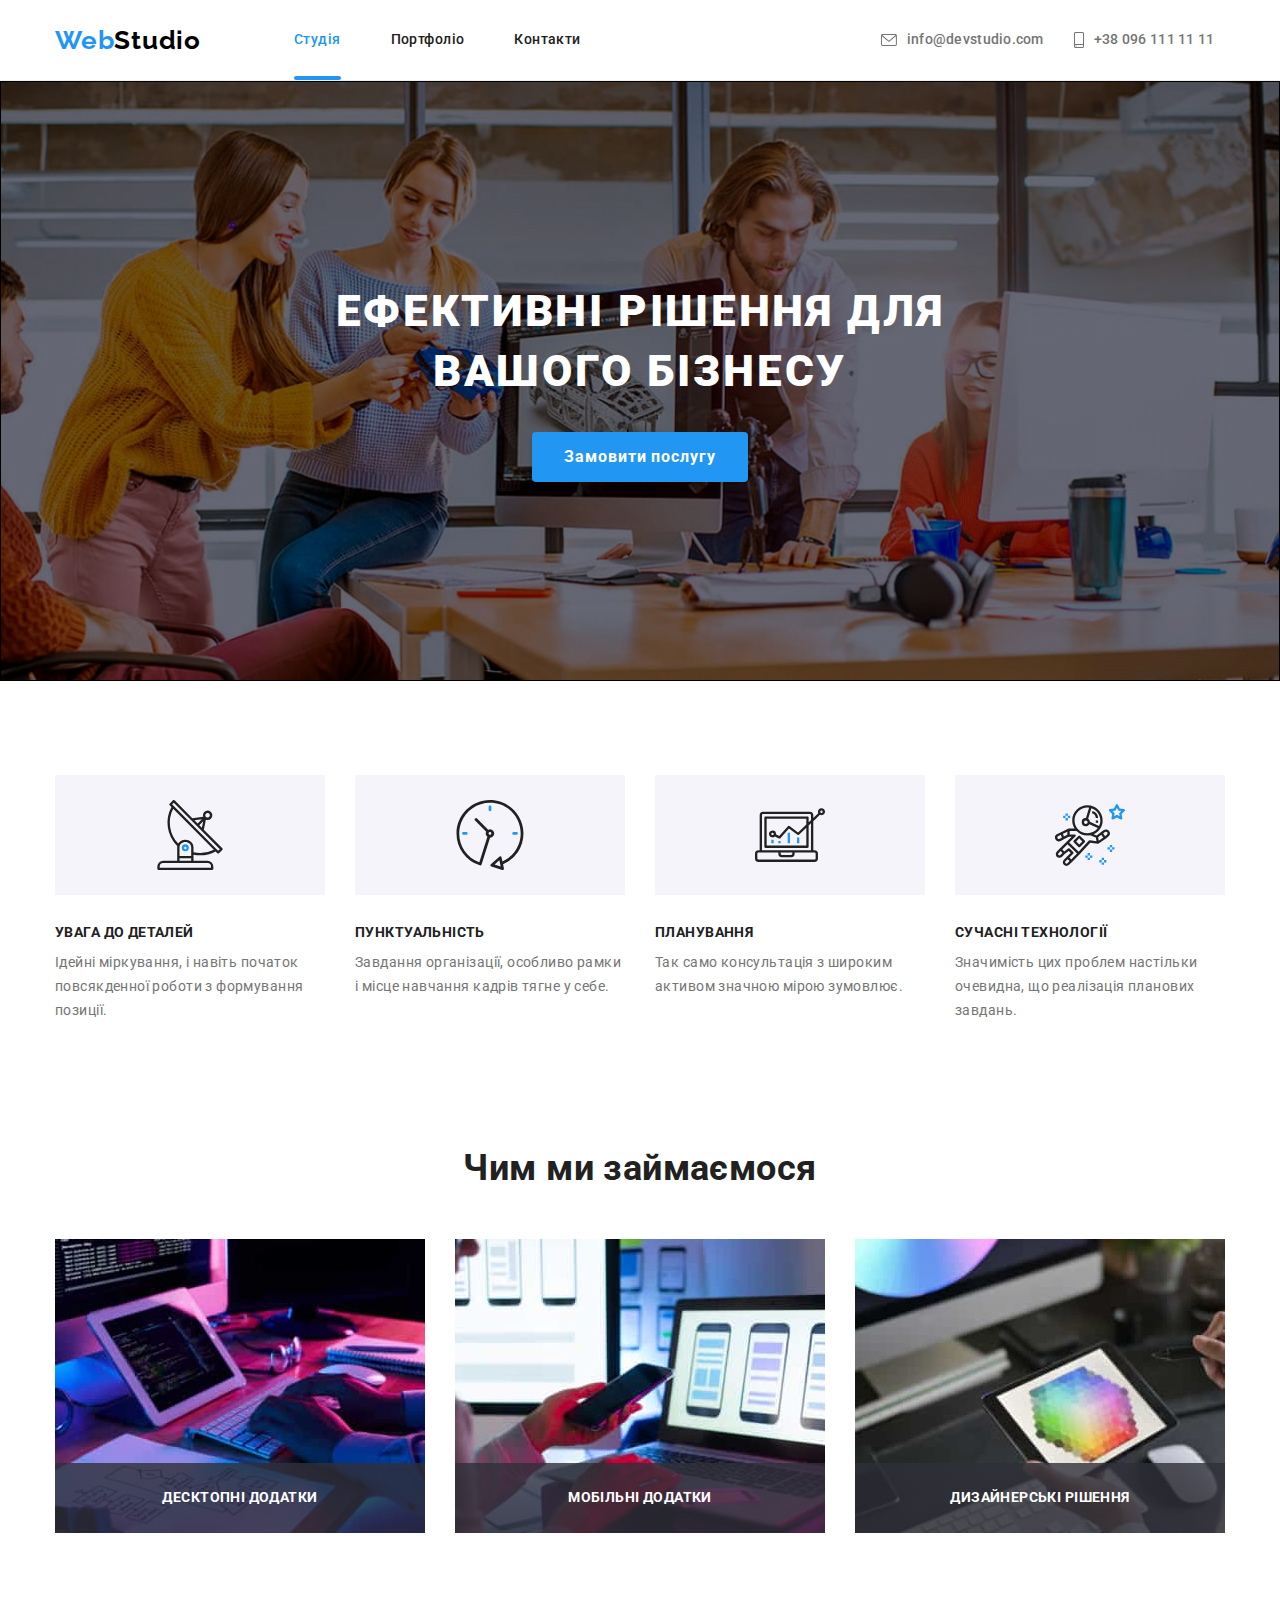
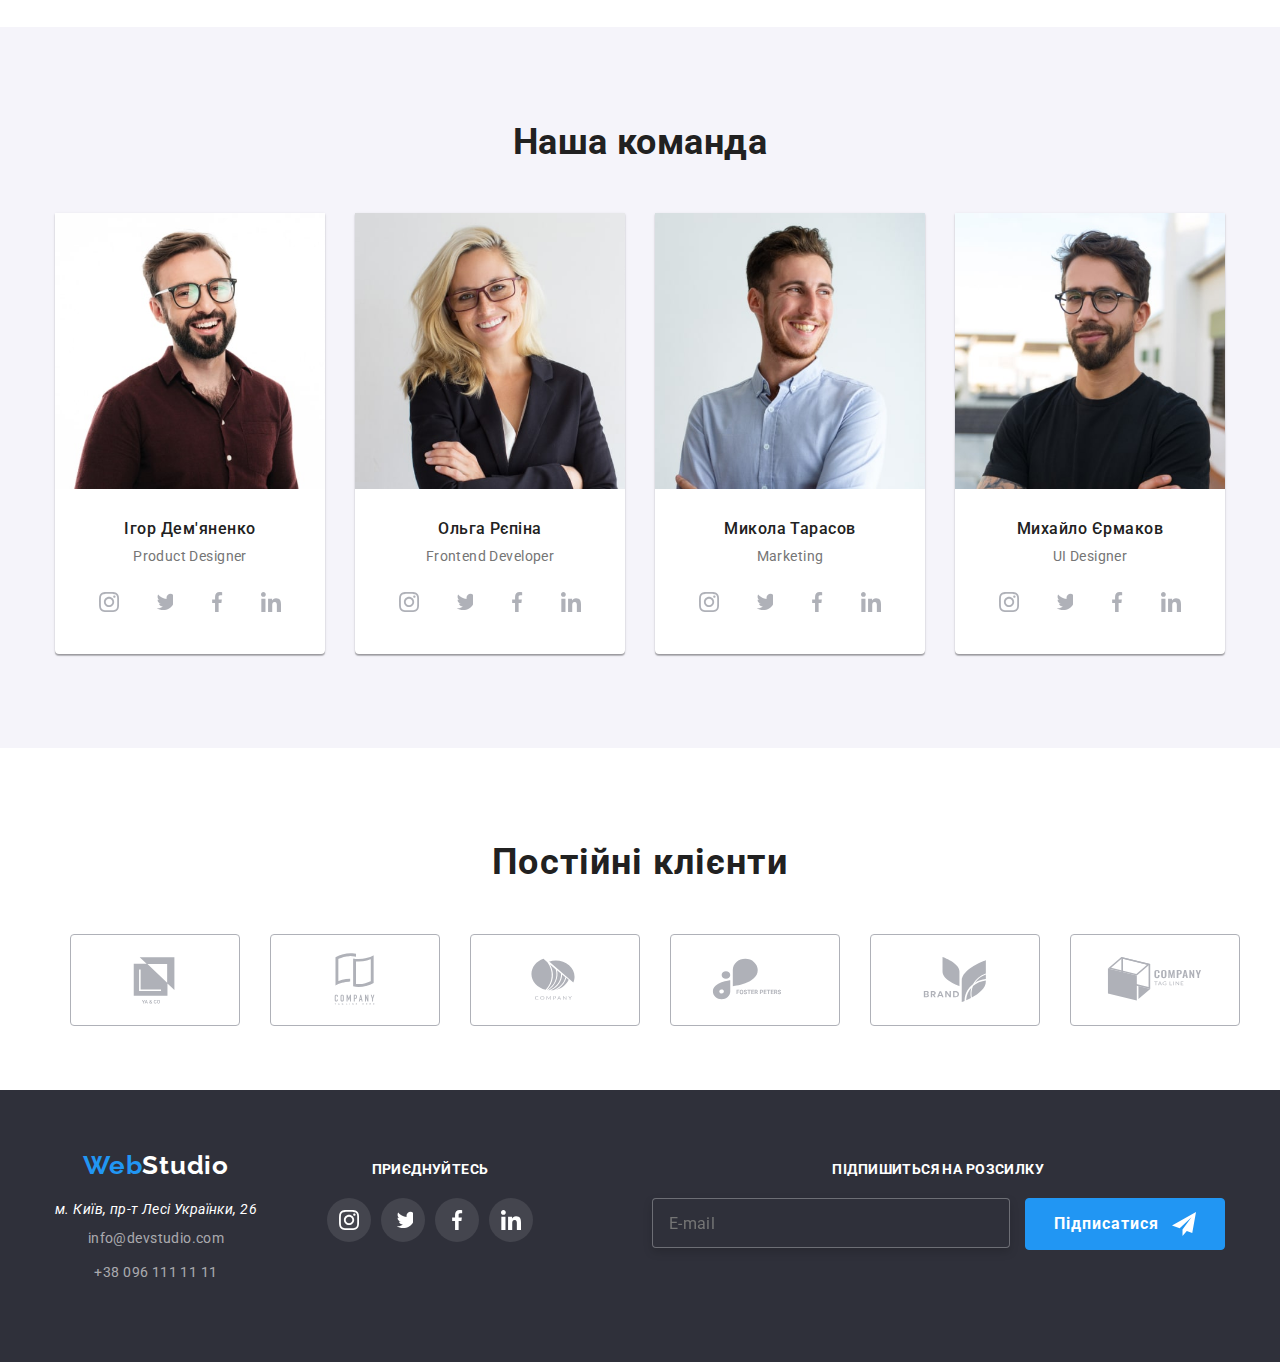
==== commit dcf6929c: "DZ_8" ====
--- a/index.html
+++ b/index.html
@@ -39,60 +39,66 @@
                                 </svg>+38 096 111 11 11</a>
                         </li>    
                     </ul>
-                    <button type="button" class="menu-btn" aria-expanded="false" aria-controls="menu-container" data-menu-button>
-                        <svg width="40" height="40" aria-label="перемикач меню">
-                            <use href="./images/icons.svg#icon-menu_40" class="icon-menu"></use>
-                            <use href="./images/icons.svg#icon-close_40" class="icon-close"></use>
+                    
+            </nav>
+            <button type="button" class="menu-btn">
+                <svg width="40" height="40">
+                    <use href="./images/icons.svg#icon-menu_40" class="icon-menu"></use>
+                </svg>
+            </button>
+        </div>
+
+        <div class="mobile-menu">
+            <div class="container">
+                
+                <div class="menu-content">
+                    <div><button type="button" class="menu-close">
+                        <svg width="40" height="40">
+                            <use href="./images/icons.svg#icon-close_40" class="menu-content__close-icon"></use>
                         </svg>
-                    </button>
-            </nav>
-            
-            <div class="mobile-menu">
-                <div class="container">
-                    <button type="button" class="menu-close">X</button>
-
+                    </button></div>
                     <nav class="mob-nav">
                         <ul class="mob-nav__list list">
-                            <li class="nav__item"><a class="mob-nav__link link" href="./index.html">Студія</a></li>
+                            <li class="nav__item"><a class="mob-nav__link current link" href="./index.html">Студія</a></li>
                             <li class="nav__item"><a class="mob-nav__link link" href="./portfolio.html">Портфоліо</a></li>
                             <li class="nav__item"><a class="mob-nav__link link" href="">Контакти</a></li>
                         </ul>
-
-                        <ul class="mob-contact__list list">
-                            <li class="mob-contact__item">
-                                <a href="tel:+380961111111" class="mob-contact__link-tel link">
-                                    +38 096 111 11 11</a>
-                            </li>  
-                            <li class="mob-contact__item">
-                                <a href="mailto:info@devstudio.com" class="mob-contact__link-mail link">
-                                    info@devstudio.com</a>
-                            </li>  
-                        </ul>
-                        <!-- <button type="button" class="menu-btn" aria-expanded="false" aria-controls="menu-container" data-menu-button>
-                            <svg width="40" height="40" aria-label="перемикач меню">
-                                <use href="./images/icons.svg#icon-menu_40" class="icon-menu"></use>
-                                <use href="./images/icons.svg#icon-close_40" class="icon-close"></use>
-                            </svg>
-                        </button> -->
-                        
-                        <ul class="mob-soc__list list">
-                            <li class="mob-soc__item">
-                                <a href="" class="mob-soc__link link">Instagram</a>
-                            </li>
-                            <li class="mob-soc__item">
-                                <a href="" class="mob-soc__link link">Twitter</a>
-                            </li>
-                            <li class="mob-soc__item">
-                                <a href="" class="mob-soc__link link">Facebook</a>
-                            </li>
-                            <li class="mob-soc__item">
-                                <a href="" class="mob-soc__link link">Linkedin</a>
-                            </li>
-                        </ul>
-                    </nav>
+                    </nav>        
+            
+                    <div>
+                        <div class="mob-contact">
+                            <ul class="mob-contact__list list">
+                                <li class="mob-contact__item">
+                                    <a href="tel:+380961111111" class="mob-contact__link-tel link">
+                                        +38 096 111 11 11</a>
+                                </li>  
+                                <li class="mob-contact__item">
+                                    <a href="mailto:info@devstudio.com" class="mob-contact__link-mail link">
+                                        info@devstudio.com</a>
+                                </li>  
+                            </ul>
+                        </div>
+
+                        <div class="mob-social">
+                            <ul class="mob-soc__list list">
+                                <li class="mob-soc__item">
+                                    <a href="" class="mob-soc__link link">Instagram</a>
+                                </li>
+                                <li class="mob-soc__item">
+                                    <a href="" class="mob-soc__link link">Twitter</a>
+                                </li>
+                                <li class="mob-soc__item">
+                                    <a href="" class="mob-soc__link link">Facebook</a>
+                                </li>
+                                <li class="mob-soc__item">
+                                    <a href="" class="mob-soc__link link">Linkedin</a>
+                                </li>
+                            </ul>
+                        </div>
+                    </div>    
+                
                 </div>
-                
-            </div>
+            </div> 
         </div>
     </header>
 
--- a/css/main.min.css
+++ b/css/main.min.css
@@ -1 +1 @@
-p,h1,h2,h3,h4,h5,h6{margin:0}ul,ol{margin:0}:root{--primary-text-color:#757575;--title-text-color:#212121;--accent-color:#2196F3;--primary-white-color:#ffffff;--background-color: #2F303A;--background-color_2: #F5F4FA;--border-color: #EEEEEE;--hover-color: #000000;--icon-color: #AFB1B8;--footer-soc-background-color: rgba(255, 255, 255, 0.1);--background-color-hero: #C4C4C4;--modal-icon-color: rgba(0, 0, 0, 0.1);--box-shadow-color: rgba(0, 0, 0, 0.12), 0px 1px 1px rgba(0, 0, 0, 0.14), 0px 2px 1px rgba(0, 0, 0, 0.2);--box-shadow-color-2: 0px 4px 4px rgba(0, 0, 0, 0.15);--portfolio-link-box-shadow-color: rgba(0, 0, 0, 0.12), 0px 4px 4px rgba(0, 0, 0, 0.06), 1px 4px 6px rgba(0, 0, 0, 0.16);--portfolio-btn-shadow-color: rgba(0, 0, 0, 0.1), 0px 1px 2px rgba(0, 0, 0, 0.08), 0px 2px 2px rgba(0, 0, 0, 0.12)}.line::after{position:absolute;content:"";width:100%;bottom:0;left:0;height:1px;border-radius:1px;transition:background-color 250ms cubic-bezier(0.4, 0, 0.2, 1)}.line:hover::after,.line:focus::after{background-color:var(--accent-color)}.footer-soc__link,.footer-soc__list,.client__link,.client__list,.team-soc__link,.team-soc__list,.contact__link,.nav,.nav-contact,label.modal-politic__label,.modal-input__check{display:flex;align-items:center}.logo{font-family:"Raleway",sans-serif;font-weight:700;font-size:26px;letter-spacing:.03em;color:var(--hover-color)}@media screen and (min-width: 768px){.logo{margin:0;font-size:24px;line-height:1.17}}@media screen and (min-width: 1200px){.logo{font-size:26px;line-height:1.19}}.backdrop{position:fixed;top:0;width:100%;height:100%;background-color:rgba(0,0,0,.2);transition:opacity 250ms cubic-bezier(0.4, 0, 0.2, 1),visibility 250ms cubic-bezier(0.4, 0, 0.2, 1)}.modal{position:absolute;top:50%;left:50%;transform:translate(-50%, -50%) scale(1) rotate(0);padding:40px;background-color:var(--primary-white-color);box-shadow:0px 1px 3px var(--box-shadow-color);border-radius:4px;transition:transform 250ms cubic-bezier(0.4, 0, 0.2, 1)}@media screen and (min-width: 480px){.modal{width:450px;min-height:581px}}@media screen and (min-width: 1200px){.modal{width:528px;min-height:581px}}.backdrop.is-hidden .modal{transform:translate(-50%, -50%) scale(0) rotate(180deg)}.modal__close-button{position:absolute;border-radius:50%;width:30px;height:30px;top:8px;right:8px;padding:0;background-color:var(--primary-white-color);border:1px solid var(--modal-icon-color)}.modal__close-button:hover .modal__close-icon,.modal__close-button:focus .modal__close-icon{fill:var(--accent-color)}.modal__close-icon{padding:6px;width:100%;height:100%;align-items:center;justify-content:center;color:var(--hover-color);transition:border 250ms cubic-bezier(0.4, 0, 0.2, 1)}.modal__form-title{margin:0;margin-bottom:12px;text-align:center;font-weight:700;font-size:20px;line-height:1.15;text-align:center;letter-spacing:.03em;color:var(--title-text-color)}@media screen and (min-width: 480px){.modal__form-title{width:370px}}@media screen and (min-width: 1200px){.modal__form-title{width:448px}}.modal__form-btn{display:flex;justify-content:center}.is-hidden{opacity:0;visibility:hidden;pointer-events:none}.input{width:100%;height:40px;padding:11px 12px;padding-left:42px;font-weight:400;font-size:12px;line-height:1.17;letter-spacing:.01em;color:rgba(25,7,7,.5);border:1px solid rgba(33,33,33,.2);border-radius:4px;transition:border 250ms cubic-bezier(0.4, 0, 0.2, 1);cursor:pointer}.input:hover,.input:focus{border-color:var(--accent-color);outline:rgba(0,0,0,0)}.input:hover+svg,.input:focus+svg{fill:var(--accent-color)}.modal-input{margin-bottom:10px}.modal-input label{display:block;margin-bottom:4px}.modal-input__field{position:relative}.modal-input__icon{position:absolute;top:50%;left:12px;transform:translateY(-50%);transition:fill 250ms cubic-bezier(0.4, 0, 0.2, 1)}.modal-input__politic{display:flex;justify-content:center;margin-bottom:30px}.modal-input__com{margin-bottom:20px}.modal-input__com label{display:block;margin-bottom:4px}.modal-input__label{font-weight:400;font-size:12px;line-height:1.17;letter-spacing:.01em;color:var(--primary-text-color)}.modal-input__comment{padding:12px 16px;width:100%;height:120px;resize:none}.modal-input__comment::-moz-placeholder{color:rgba(117,117,117,.5)}.modal-input__comment:-ms-input-placeholder{color:rgba(117,117,117,.5)}.modal-input__comment::placeholder{color:rgba(117,117,117,.5)}.modal-input__check{width:16px;height:16px;border:2px solid var(--primary-text-color);border-radius:2px;margin-right:7px;justify-content:center;cursor:pointer}.modal-input__check svg{fill:rgba(0,0,0,0)}.modal-input__check:checked+label>span{border:none;background-color:var(--accent-color)}.modal-input__check:checked+label>span svg{fill:var(--primary-white-color)}.modal-input__cklick{position:relative;margin-left:5px;color:var(--accent-color);text-decoration:none;transition:color 250ms cubic-bezier(0.4, 0, 0.2, 1)}.form__btn{display:block;width:200px;height:50px;font-weight:700;font-size:16px;line-height:1.88;letter-spacing:.06em;color:var(--primary-white-color);background-color:#2196f3;box-shadow:var(--box-shadow-color-2);border-radius:4px;transition:background-color 250ms cubic-bezier(0.4, 0, 0.2, 1)}.form__btn:hover,.form__btn:focus{background-color:var(--title-text-color)}@media screen and (min-width: 480px){.modal-politic__label{font-weight:400;font-size:12px;line-height:1.17;letter-spacing:.03em;color:var(--primary-text-color)}}@media screen and (min-width: 1200px){.modal-politic__label{font-size:14px;line-height:1.71}}.mobile-menu{position:fixed;width:100vw;height:100vh;left:0;top:0;right:0;padding-top:10px;background-color:var(--primary-white-color)}.mobile-menu .container{height:100%}@media screen and (min-width: 768px){.mobile-menu{display:none}}.menu-close{display:block;margin-left:auto;margin-right:0}.mob-nav .mob-nav__list{padding-left:40px;margin-bottom:302px}.mob-nav .mob-nav__list .mob-nav__link{font-weight:500;font-size:40px;line-height:1.175;color:var(--title-text-color);transition:color 250ms cubic-bezier(0.4, 0, 0.2, 1)}.mob-nav .mob-nav__list .mob-nav__link:hover,.mob-nav .mob-nav__list .mob-nav__link:focus{color:var(--accent-color)}.mob-nav .mob-contact__list{padding-left:40px}.mob-nav .mob-contact__list .mob-contact__link-tel{font-weight:500;font-size:34px;line-height:1.18;color:var(--accent-color);transition:color 250ms cubic-bezier(0.4, 0, 0.2, 1)}.mob-nav .mob-contact__list .mob-contact__link-tel:hover,.mob-nav .mob-contact__list .mob-contact__link-tel:focus{color:var(--accent-color)}.mob-nav .mob-contact__list .mob-contact__link-mail{font-weight:500;font-size:24px;line-height:1.1666666667;letter-spacing:.02em;color:var(--primary-text-color)}.mob-nav .mob-contact__list .mob-contact__link-mail:hover,.mob-nav .mob-contact__list .mob-contact__link-mail:focus{color:var(--accent-color)}.mob-nav .mob-soc__list{display:flex;padding-left:40px;padding-bottom:48px;margin-top:64px}.mob-nav .mob-soc__list .mob-soc__link{font-weight:500;font-size:18px;line-height:1.22;letter-spacing:.02em;color:var(--accent-color)}.mob-nav .mob-soc__list .mob-soc__item:not(:last-child){margin-right:20px}body{font-family:"Roboto",sans-serif;font-size:14px;letter-spacing:.03em;color:var(--primary-text-color);background-color:var(--primary-white-color)}img{display:block;width:100%;height:auto}.link{text-decoration:none}.list{list-style:none;padding:0;margin:0}.accent{color:var(--accent-color)}.visually-hidden{position:absolute;width:1px;height:1px;margin:-1px;border:0;padding:0;white-space:nowrap;-webkit-clip-path:inset(100%);clip-path:inset(100%);clip:rect(0 0 0 0);overflow:hidden;opacity:0}.btn{display:inline-block;border-radius:4px;font-family:"Roboto",sans-serif;font-size:16px;text-align:center;border:none;cursor:pointer}.container{margin-left:auto;margin-right:auto;width:100%;padding-left:15px;padding-right:15px}@media screen and (min-width: 480px){.container{width:480px}}@media screen and (min-width: 768px){.container{width:768px}}@media screen and (min-width: 1200px){.container{width:1200px}}.box{position:relative;top:0;left:0;width:100%}.header{border-bottom:1px solid var(--border-color)}.nav__list{display:none}@media screen and (min-width: 768px){.nav__list{display:flex;margin-left:93px}}.nav__list .nav__item+.nav__item{margin-left:0}@media screen and (min-width: 768px){.nav__list .nav__item+.nav__item{margin-left:50px}}@media screen and (min-width: 768px){.nav__list .nav__link{display:block;padding-top:32px;padding-bottom:32px}}.nav__list .nav__link:hover,.nav__list .nav__link:focus{color:var(--accent-color)}.nav__list .nav__link.current{color:var(--accent-color)}.nav__link{position:relative;color:var(--title-text-color);transition:color 250ms cubic-bezier(0.4, 0, 0.2, 1)}@media screen and (min-width: 768px){.nav__link{font-weight:500;line-height:1.14}}.nav__link .contact__link{letter-spacing:.02em}@media screen and (min-width: 1200px){.nav__link .contact__link{font-weight:500;line-height:1.14}}.contact__list{display:none}@media screen and (min-width: 768px){.contact__list{display:inline-block;padding-left:0;margin-left:90px;margin-top:21px;flex-direction:unset}}@media screen and (min-width: 1200px){.contact__list{margin-top:0;margin-left:300px;display:flex}}@media screen and (min-width: 1200px){.contact__list .contact__item+.contact__item{margin-left:30px}}.contact__list .contact__item{margin-bottom:32px}@media screen and (min-width: 768px){.contact__list .contact__item{margin-bottom:0}}@media screen and (min-width: 768px){.contact__list .contact__item:not(:last-child){margin-bottom:10px}}@media screen and (min-width: 1200px){.contact__list .contact__item:not(:last-child){margin-bottom:0}}.contact__link{width:100%;height:100%;color:var(--primary-text-color);transition:color 250ms cubic-bezier(0.4, 0, 0.2, 1)}@media screen and (min-width: 768px){.contact__link{font-weight:500;font-size:12px;line-height:1.17;letter-spacing:.02em}}@media screen and (min-width: 1200px){.contact__link{justify-content:center;font-size:14px;line-height:1.14}}.contact__link:hover .contact-icon,.contact__link:focus .contact-icon{fill:var(--accent-color)}.contact__link:hover,.contact__link:focus{color:var(--accent-color)}.contact__link a[href="tel:+380961111111"]{color:var(--accent-color)}@media screen and (min-width: 768px){.contact__link a[href="tel:+380961111111"]{color:var(--primary-text-color)}}.contact__icon{fill:currentColor;transition:fill 250ms cubic-bezier(0.4, 0, 0.2, 1)}@media screen and (max-width: 767px){.contact__icon{display:none}}@media screen and (min-width: 768px){.contact__icon{margin-right:10px}}.current::after{background-color:var(--accent-color);border-radius:2px}@media screen and (min-width: 768px){.current::after{position:absolute;content:"";bottom:0;left:0;width:100%;height:4px}}.hero{text-align:center;margin-right:auto;margin-left:auto;padding-top:118px;padding-bottom:118px;background-repeat:no-repeat;background-size:cover;background-position:center;border:1px solid var(--hover-color);background-color:var(--background-color-hero)}@media screen and (min-width: 320px){.hero{background-image:linear-gradient(rgba(0, 0, 0, 0.25), rgba(0, 0, 0, 0.25)),url("../images/hero_mob-min.jpg")}}@media screen and (min-width: 320px)and (min-device-ratio: 2),screen and (min-width: 320px)and (-webkit-min-device-pixel-ratio: 2),screen and (min-width: 320px)and (min-resolution: 192dpi),screen and (min-width: 320px)and (min-resolution: 2dppx){.hero{background-image:linear-gradient(rgba(0, 0, 0, 0.25), rgba(0, 0, 0, 0.25)),url("../images/hero_mob@2x-min.jpg")}}@media screen and (min-width: 768px){.hero{background-image:linear-gradient(rgba(0, 0, 0, 0.25), rgba(0, 0, 0, 0.25)),url("../images/hero_tab-min.jpg")}}@media screen and (min-width: 768px)and (min-device-ratio: 2),screen and (min-width: 768px)and (-webkit-min-device-pixel-ratio: 2),screen and (min-width: 768px)and (min-resolution: 192dpi),screen and (min-width: 768px)and (min-resolution: 2dppx){.hero{background-image:linear-gradient(rgba(0, 0, 0, 0.25), rgba(0, 0, 0, 0.25)),url("../images/hero_tab@2x-min.jpg")}}@media screen and (min-width: 1200px){.hero{padding-top:200px;padding-bottom:200px;max-width:1600px;height:600px;background-image:linear-gradient(rgba(0, 0, 0, 0.25), rgba(0, 0, 0, 0.25)),url("../images/hero_laptop-min.jpg")}}@media screen and (min-width: 1200px)and (min-device-ratio: 2),screen and (min-width: 1200px)and (-webkit-min-device-pixel-ratio: 2),screen and (min-width: 1200px)and (min-resolution: 192dpi),screen and (min-width: 1200px)and (min-resolution: 2dppx){.hero{background-image:linear-gradient(rgba(0, 0, 0, 0.25), rgba(0, 0, 0, 0.25)),url("../images/hero_laptop@2x-min.jpg")}}.hero__title{display:block;margin-top:0;margin-bottom:30px;font-weight:900;letter-spacing:.06em;text-transform:uppercase;color:var(--primary-white-color)}@media screen and (min-width: 480px){.hero__title{font-size:26px;line-height:1.61}}@media screen and (min-width: 1200px){.hero__title{font-size:44px;line-height:1.36}}.hero__btn{font-weight:700;font-size:16px;line-height:1.88;letter-spacing:.06em;color:var(--primary-white-color);background:var(--accent-color);box-shadow:var(--box-shadow-color-2);transition:background-color 250ms cubic-bezier(0.4, 0, 0.2, 1)}.hero__btn:hover,.hero__btn:focus{background-color:var(--hover-color)}@media screen and (min-width: 480px){.hero__btn{padding:10px 24px}}@media screen and (min-width: 1200px){.hero__btn{padding:10px 32px}}.properties{padding-top:60px;padding-bottom:60px}@media screen and (min-width: 768px){.properties{padding-top:60px;padding-bottom:60px}}@media screen and (min-width: 1200px){.properties{padding-top:94px;padding-bottom:94px}}.properties__list{display:flex;flex-wrap:wrap;width:100%}@media screen and (min-width: 768px){.properties__list .properties__item{width:calc((100% - 30px)/2)}}@media screen and (min-width: 1200px){.properties__list .properties__item{width:270px}}.properties__list>.properties__item::before{display:block;content:"";height:120px;background-repeat:no-repeat;background-position:center;background-color:var(--background-color_2);margin-bottom:30px}@media screen and (min-width: 768px){.properties__list .properties__item:nth-child(2n+1){margin-right:30px}}@media screen and (min-width: 1200px){.properties__list .properties__item:nth-child(2n+1){margin-right:0}}@media screen and (min-width: 1200px){.properties__list .properties__item+.properties__item{margin-left:30px}}.properties__title{margin-top:0;margin-bottom:10px;font-weight:700;font-size:14px;line-height:1.14;letter-spacing:.03em;text-transform:uppercase;color:var(--title-text-color)}.properties__text{margin-top:0;margin-bottom:0;line-height:1.71}@media screen and (min-width: 480px){.properties__text{margin-bottom:30px}}.icon-antena::before{background-image:url("../images/antenna.svg")}.icon-clock::before{background-image:url("../images/clock.svg")}.icon-diagram::before{background-image:url("../images/diagram.svg")}.icon-cosmo::before{background-image:url("../images/astronaut.svg")}.employment{margin:0;padding-bottom:94px;text-align:center}@media screen and (max-width: 1200px){.employment{display:none}}.employment__list{display:flex}.employment__list>.employment__item{width:calc((100% - 60px)/3);margin-top:0;margin-bottom:0;margin-right:30px}.employment__list>.employment__item:nth-child(3n){margin-right:0}.employment__title{margin-top:0;margin-bottom:50px;font-weight:700;font-size:36px;line-height:1.17;color:var(--title-text-color)}.image__label{position:absolute;bottom:0;padding-top:27px;padding-bottom:27px;width:100%;margin:0;font-weight:700;font-size:14px;line-height:1.14;text-align:center;letter-spacing:.03em;text-transform:uppercase;color:var(--primary-white-color);background:rgba(47,48,58,.8)}.team{text-align:center;background-color:var(--background-color_2)}@media screen and (min-width: 480px){.team{padding-top:60px;padding-bottom:60px}}@media screen and (min-width: 768px){.team{padding-top:60px;padding-bottom:60px}}@media screen and (min-width: 1200px){.team{padding-top:94px;padding-bottom:94px}}.team__title{margin-top:0;margin-bottom:50px;font-weight:700;font-size:36px;line-height:1.17;color:var(--title-text-color)}@media screen and (min-width: 768px){.team__list{display:flex;flex-wrap:wrap}}@media screen and (min-width: 1200px){.team__list>.team__item+.team__item{margin-left:30px}}.team__list>.team__item{background:var(--primary-white-color);box-shadow:0px 1px 3px var(--box-shadow-color);border-radius:0px 0px 4px 4px}@media screen and (min-width: 480px){.team__list>.team__item{width:100%}}@media screen and (min-width: 768px){.team__list>.team__item{width:calc((100% - 30px)/2)}}@media screen and (min-width: 1200px){.team__list>.team__item{width:270px}}@media screen and (min-width: 768px){.team__list>.team__item:nth-child(2n+1){margin-right:30px}}@media screen and (min-width: 1200px){.team__list>.team__item:nth-child(2n+1){margin-right:0}}@media screen and (min-width: 768px){.team__list>.team__item:nth-child(-n+2){margin-bottom:30px}}@media screen and (min-width: 1200px){.team__list>.team__item:nth-child(-n+2){margin-bottom:0}}.team__name{margin-top:30px;margin-bottom:10px}.team__name,.team__name .team__text{font-weight:500;font-size:16px;line-height:1.19;text-align:center;letter-spacing:.03em;color:var(--title-text-color)}.team__text{margin-top:0;margin-bottom:16px;color:var(--primary-text-color)}.team-soc__list{justify-content:center;margin-bottom:30px}@media screen and (min-width: 480px){.team-soc__list{padding-bottom:24px}}@media screen and (min-width: 768px){.team-soc__list{padding-bottom:0}}.team-soc__item{width:44px;height:44px}.team-soc__item:not(:last-child){margin-right:10px}.team-soc__link{width:100%;height:100%;background-color:var(--primary-white-color);border-radius:50%;justify-content:center;color:var(--icon-color);transition:background-color 250ms cubic-bezier(0.4, 0, 0.2, 1),color 250ms cubic-bezier(0.4, 0, 0.2, 1)}.team-soc__link:hover{background-color:var(--accent-color);fill:var(--primary-white-color)}.team-soc__link:hover .team__icon{fill:var(--primary-white-color)}.team__icon{fill:currentColor}.client{padding-top:60px;padding-bottom:60px;text-align:center;background-color:var(--primary-white-color)}@media screen and (min-width: 1200px){.client{padding-top:94px;padding-bottom:94px}}.client__title{margin-top:0;margin-bottom:50px;font-weight:700;font-size:36px;line-height:1.16;text-align:center;letter-spacing:.03em;color:var(--title-text-color)}@media screen and (max-width: 768px){.client__title{margin-bottom:30px}}.client__list{flex-wrap:wrap}@media screen and (min-width: 768px){.client__list{justify-content:center;margin-right:0;margin-bottom:0}}@media screen and (min-width: 1200px){.client__list{margin-right:-30px;margin-bottom:-30px}}.client__item{height:92px;width:calc((100% - 30px)/2)}@media screen and (max-width: 768px){.client__item:nth-child(2n+1){margin-right:30px}}@media screen and (max-width: 1200px){.client__item:nth-child(-n+4){margin-bottom:30px}}@media screen and (min-width: 1200px){.client__item:nth-child(-n+4){margin-bottom:0}}@media screen and (min-width: 768px){.client__item{width:calc((100% - 60px)/3);margin-right:30px}}@media screen and (min-width: 768px){.client__item:nth-child(3n){margin-right:0}}@media screen and (min-width: 768px){.client__item:nth-last-child(-n+3){margin-bottom:0}}@media screen and (min-width: 1200px){.client__item{width:calc((100% - 180px)/6);margin-right:30px;margin-bottom:0}}@media screen and (min-width: 1200px){.client__item:not(:last-child){margin-right:30px}}.client__item .portfolio__item:nth-child(3n+1){margin-right:0}.client__item .portfolio__item:nth-last-child(n+4){margin-bottom:0}.client__link{width:100%;height:100%;justify-content:center;color:var(--icon-color);border:1px solid var(--icon-color);border-radius:4px;transition:border 250ms cubic-bezier(0.4, 0, 0.2, 1)}.client__link:hover,.client__link:focus{fill:var(--accent-color);border:1px solid var(--accent-color)}.client__link:hover .client__icon{fill:var(--accent-color)}.client__icon{fill:currentColor;transition:fill 250ms cubic-bezier(0.4, 0, 0.2, 1)}@media screen and (min-width: 480px){.portfolio{padding-top:60px;padding-bottom:60px}}@media screen and (min-width: 768px){.portfolio{padding-top:60px;padding-bottom:60px}}@media screen and (min-width: 1200px){.portfolio{padding-top:94px;padding-bottom:94px}}.portfolio__list{display:flex}@media screen and (min-width: 480px){.portfolio__list{flex-wrap:wrap;width:336px;margin-bottom:40px}}@media screen and (min-width: 768px){.portfolio__list{flex-wrap:nowrap;width:100%;margin-bottom:34px;justify-content:center}}@media screen and (min-width: 768px){.portfolio__list .portfolio__item+.portfolio__item{margin-left:8px}}@media screen and (min-width: 480px){.portfolio__list .portfolio__item :not(:nth-child(3)){margin-right:8px}}@media screen and (min-width: 768px){.portfolio__list .portfolio__item :not(:nth-child(3)){margin-right:0}}@media screen and (min-width: 480px){.portfolio__list .portfolio__item:nth-child(-n+3){margin-bottom:15px}}@media screen and (min-width: 768px){.portfolio__list .portfolio__item:nth-child(-n+3){margin-bottom:0}}.portfolio__btn{padding:6px 22px;margin-top:0;font-weight:500;line-height:1.63;letter-spacing:.03em;color:var(--title-text-color);background:var(--background-color_2);border-radius:4px;transition:color 250ms cubic-bezier(0.4, 0, 0.2, 1),background-color 250ms cubic-bezier(0.4, 0, 0.2, 1),box-shadow 250ms cubic-bezier(0.4, 0, 0.2, 1)}.portfolio__btn:hover,.portfolio__btn:focus{color:var(--primary-white-color);background:var(--accent-color);box-shadow:0px 3px 1px var(--portfolio-btn-shadow-color)}.portfolio__img-list{display:flex;flex-wrap:wrap;margin:0}.portfolio__img-list>.portfolio__item{background:var(--primary-white-color)}@media screen and (min-width: 480px){.portfolio__img-list>.portfolio__item{width:100%;margin-bottom:30px}}@media screen and (min-width: 768px){.portfolio__img-list>.portfolio__item{width:calc((100% - 30px)/2)}}@media screen and (min-width: 1200px){.portfolio__img-list>.portfolio__item{width:calc((100% - 60px)/3);margin-right:30px;margin-bottom:30px}}@media screen and (min-width: 768px){.portfolio__img-list>.portfolio__item:nth-child(2n+1){margin-right:30px}}@media screen and (min-width: 1200px){.portfolio__img-list>.portfolio__item:nth-child(3n){margin-right:0}}@media screen and (min-width: 1200px){.portfolio__img-list>.portfolio__item:nth-last-child(-n+3){margin-bottom:0}}.portfolio__link{display:block}.portfolio__link:hover,.portfolio__link:focus{box-shadow:0px 1px 1px var(--portfolio-link-box-shadow-color)}.portfolio__link:hover .portfolio-thumb__text{transform:translateY(0)}.portfolio-thumb{position:relative;overflow:hidden}.portfolio-thumb__text{position:absolute;top:0;margin:0;color:var(--primary-white-color);background-color:var(--accent-color);font-weight:400;font-size:18px;line-height:1.56;letter-spacing:.03em;text-align:center;padding:63px 24px;height:100%;transform:translateY(100%);transition:transform 250ms cubic-bezier(0.4, 0, 0.2, 1)}.portfolio-info{padding:20px 24px;background:var(--primary-white-color);border-right:1px solid var(--border-color);border-bottom:1px solid var(--border-color);border-left:1px solid var(--border-color)}.portfolio-info__title{font-weight:700;font-size:18px;line-height:2;letter-spacing:.06em;color:var(--title-text-color)}.portfolio-info__text{margin:0;font-size:16px;line-height:1.86;letter-spacing:.03em;color:var(--primary-text-color)}@media screen and (min-width: 768px){.portfolio__item:first-child .portfolio-info{padding-bottom:56px}}@media screen and (min-width: 1200px){.portfolio__item:first-child .portfolio-info{padding-bottom:20px}}.footer{padding-top:60px;padding-bottom:60px;background-color:var(--background-color)}.footer-block{text-align:center}@media screen and (min-width: 768px){.footer-block{display:flex;align-items:baseline;flex-wrap:wrap;align-items:baseline;justify-content:center}}@media screen and (min-width: 1200px){.footer-block{display:flex;align-items:baseline}}.footer-contact__list .footer-contact__item:not(:last-of-type){margin-top:0;margin-bottom:10px}.footer-contact a[href="https://goo.gl/maps/PAnnSUerjHj3gwqy8"]{color:var(--primary-white-color)}.footer-contact{margin-bottom:60px}@media screen and (min-width: 1200px){.footer-contact{margin-bottom:0px}}.footer-contact__link{font-style:normal;line-height:1.71;letter-spacing:.03em;color:rgba(255,255,255,.6);transition:color 250ms cubic-bezier(0.4, 0, 0.2, 1)}.footer-contact__link:hover,.footer-contact__link:focus{color:var(--accent-color)}.footer .add{color:var(--primary-white-color)}.footer-soc{margin-bottom:60px;margin-left:0}@media screen and (min-width: 768px){.footer-soc{margin-left:165px}}@media screen and (min-width: 1200px){.footer-soc{margin-left:70px}}.footer-soc__text{margin-top:0;margin-bottom:20px;font-weight:700;font-size:14px;line-height:1.14;letter-spacing:.03em;text-transform:uppercase;color:var(--primary-white-color)}.footer-soc__list{justify-content:center}.footer-soc__item{width:44px;height:44px}.footer-soc__item:not(:last-child){margin-right:10px}.footer-soc__link{width:100%;height:100%;justify-content:center;background-color:var(--footer-soc-background-color);border-radius:50%;color:var(--primary-white-color);transition:background-color 250ms cubic-bezier(0.4, 0, 0.2, 1)}.footer-soc__link:hover{background-color:var(--accent-color)}.footer-soc__icon{fill:currentColor}.footer-form{display:block;align-items:center;margin:0;display:flex;flex-wrap:wrap;align-items:baseline;justify-content:center}@media screen and (min-width: 768px){.footer-form{display:block;align-items:center}}@media screen and (min-width: 1200px){.footer-form{margin-left:auto}}.footer-form__text{margin-top:0;margin-bottom:20px;font-weight:700;font-size:14px;line-height:1.14;letter-spacing:.03em;text-transform:uppercase;color:var(--primary-white-color)}.footer-form__btn{position:relative;width:200px;font-weight:700;font-size:16px;line-height:1.88;padding:10px 28px;align-items:center;text-align:left;letter-spacing:.06em;color:var(--primary-white-color);background-color:var(--accent-color);transition:background-color 250ms cubic-bezier(0.4, 0, 0.2, 1);border:1px solid var(--accent-color)}.footer-form__btn:hover,.footer-form__btn:focus{background-color:var(--background-color);border:1px solid var(--accent-color)}@media screen and (min-width: 1200px){.footer-form__btn{margin-left:12px}}.footer-form__input{height:50px;padding-left:16px;font-weight:400;font-size:16px;line-height:1.25;letter-spacing:.03em;color:rgba(255,255,255,.6);background-color:var(--background-color);border:1px solid rgba(255,255,255,.3);filter:drop-shadow(var(--box-shadow-color-2));border-radius:4px;transition:border-color 250ms cubic-bezier(0.4, 0, 0.2, 1)}@media screen and (max-width: 1200px){.footer-form__input{width:100%;margin-bottom:20px}}@media screen and (min-width: 1200px){.footer-form__input{display:inline-flex;width:358px}}.footer-form__input:hover,.footer-form__input:focus{border-color:var(--accent-color)}.footer-form__icon{position:absolute;top:13px;right:28px;fill:currentColor}.logo--footer{display:inline-block;margin-top:0;margin-bottom:20px;color:var(--primary-white-color)}/*# sourceMappingURL=main.min.css.map */+p,h1,h2,h3,h4,h5,h6{margin:0}ul,ol{margin:0}:root{--primary-text-color:#757575;--title-text-color:#212121;--accent-color:#2196F3;--primary-white-color:#ffffff;--background-color: #2F303A;--background-color_2: #F5F4FA;--border-color: #EEEEEE;--hover-color: #000000;--icon-color: #AFB1B8;--footer-soc-background-color: rgba(255, 255, 255, 0.1);--background-color-hero: #C4C4C4;--modal-icon-color: rgba(0, 0, 0, 0.1);--box-shadow-color: rgba(0, 0, 0, 0.12), 0px 1px 1px rgba(0, 0, 0, 0.14), 0px 2px 1px rgba(0, 0, 0, 0.2);--box-shadow-color-2: 0px 4px 4px rgba(0, 0, 0, 0.15);--portfolio-link-box-shadow-color: rgba(0, 0, 0, 0.12), 0px 4px 4px rgba(0, 0, 0, 0.06), 1px 4px 6px rgba(0, 0, 0, 0.16);--portfolio-btn-shadow-color: rgba(0, 0, 0, 0.1), 0px 1px 2px rgba(0, 0, 0, 0.08), 0px 2px 2px rgba(0, 0, 0, 0.12)}.line::after{position:absolute;content:"";width:100%;bottom:0;left:0;height:1px;border-radius:1px;transition:background-color 250ms cubic-bezier(0.4, 0, 0.2, 1)}.line:hover::after,.line:focus::after{background-color:var(--accent-color)}.footer-soc__link,.footer-soc__list,.client__link,.client__list,.team-soc__link,.team-soc__list,.contact__link,.nav,.nav-contact,label.modal-politic__label,.modal-input__check{display:flex;align-items:center}.logo{font-family:"Raleway",sans-serif;font-weight:700;font-size:26px;letter-spacing:.03em;color:var(--hover-color)}@media screen and (min-width: 768px){.logo{margin:0;font-size:24px;line-height:1.17}}@media screen and (min-width: 1200px){.logo{font-size:26px;line-height:1.19}}.backdrop{position:fixed;top:0;width:100%;height:100%;background-color:rgba(0,0,0,.2);transition:opacity 250ms cubic-bezier(0.4, 0, 0.2, 1),visibility 250ms cubic-bezier(0.4, 0, 0.2, 1)}.modal{position:absolute;top:50%;left:50%;transform:translate(-50%, -50%) scale(1) rotate(0);padding:40px;background-color:var(--primary-white-color);box-shadow:0px 1px 3px var(--box-shadow-color);border-radius:4px;transition:transform 250ms cubic-bezier(0.4, 0, 0.2, 1)}@media screen and (min-width: 480px){.modal{width:450px;min-height:581px}}@media screen and (min-width: 1200px){.modal{width:528px;min-height:581px}}.backdrop.is-hidden .modal{transform:translate(-50%, -50%) scale(0) rotate(180deg)}.modal__close-button{position:absolute;border-radius:50%;width:30px;height:30px;top:8px;right:8px;padding:0;background-color:var(--primary-white-color);border:1px solid var(--modal-icon-color)}.modal__close-button:hover .modal__close-icon,.modal__close-button:focus .modal__close-icon{fill:var(--accent-color)}.modal__close-icon{padding:6px;width:100%;height:100%;align-items:center;justify-content:center;color:var(--hover-color);transition:border 250ms cubic-bezier(0.4, 0, 0.2, 1)}.modal__form-title{margin:0;margin-bottom:12px;text-align:center;font-weight:700;font-size:20px;line-height:1.15;text-align:center;letter-spacing:.03em;color:var(--title-text-color)}@media screen and (min-width: 480px){.modal__form-title{width:370px}}@media screen and (min-width: 1200px){.modal__form-title{width:448px}}.modal__form-btn{display:flex;justify-content:center}.is-hidden{opacity:0;visibility:hidden;pointer-events:none}.input{width:100%;height:40px;padding:11px 12px;padding-left:42px;font-weight:400;font-size:12px;line-height:1.17;letter-spacing:.01em;color:rgba(25,7,7,.5);border:1px solid rgba(33,33,33,.2);border-radius:4px;transition:border 250ms cubic-bezier(0.4, 0, 0.2, 1);cursor:pointer}.input:hover,.input:focus{border-color:var(--accent-color);outline:rgba(0,0,0,0)}.input:hover+svg,.input:focus+svg{fill:var(--accent-color)}.modal-input{margin-bottom:10px}.modal-input label{display:block;margin-bottom:4px}.modal-input__field{position:relative}.modal-input__icon{position:absolute;top:50%;left:12px;transform:translateY(-50%);transition:fill 250ms cubic-bezier(0.4, 0, 0.2, 1)}.modal-input__politic{display:flex;justify-content:center;margin-bottom:30px}.modal-input__com{margin-bottom:20px}.modal-input__com label{display:block;margin-bottom:4px}.modal-input__label{font-weight:400;font-size:12px;line-height:1.17;letter-spacing:.01em;color:var(--primary-text-color)}.modal-input__comment{padding:12px 16px;width:100%;height:120px;resize:none}.modal-input__comment::-moz-placeholder{color:rgba(117,117,117,.5)}.modal-input__comment:-ms-input-placeholder{color:rgba(117,117,117,.5)}.modal-input__comment::placeholder{color:rgba(117,117,117,.5)}.modal-input__check{width:16px;height:16px;border:2px solid var(--primary-text-color);border-radius:2px;margin-right:7px;justify-content:center;cursor:pointer}.modal-input__check svg{fill:rgba(0,0,0,0)}.modal-input__check:checked+label>span{border:none;background-color:var(--accent-color)}.modal-input__check:checked+label>span svg{fill:var(--primary-white-color)}.modal-input__cklick{position:relative;margin-left:5px;color:var(--accent-color);text-decoration:none;transition:color 250ms cubic-bezier(0.4, 0, 0.2, 1)}.form__btn{display:block;width:200px;height:50px;font-weight:700;font-size:16px;line-height:1.88;letter-spacing:.06em;color:var(--primary-white-color);background-color:#2196f3;box-shadow:var(--box-shadow-color-2);border-radius:4px;transition:background-color 250ms cubic-bezier(0.4, 0, 0.2, 1)}.form__btn:hover,.form__btn:focus{background-color:var(--title-text-color)}@media screen and (min-width: 480px){.modal-politic__label{font-weight:400;font-size:12px;line-height:1.17;letter-spacing:.03em;color:var(--primary-text-color)}}@media screen and (min-width: 1200px){.modal-politic__label{font-size:14px;line-height:1.71}}.menu-btn{display:block;margin-left:auto;margin-right:0;padding-top:12px;padding-right:8px;padding-bottom:12px;padding-left:8px;border:none;background-color:rgba(0,0,0,0)}@media screen and (min-width: 768px){.menu-btn{display:none}}.mobile-menu{position:fixed;width:100vw;height:100vh;left:0;top:0;right:0;background-color:var(--primary-white-color)}.mobile-menu .container{height:100%}@media screen and (min-width: 768px){.mobile-menu{display:none}}.menu-close{display:block;margin-left:auto;padding-top:12px;padding-right:8px;padding-bottom:12px;padding-left:8px;border:none;background-color:rgba(0,0,0,0);transition:transform 250ms cubic-bezier(0.4, 0, 0.2, 1)}.menu-close:hover .menu-content__close-icon,.menu-close:focus .menu-content__close-icon{fill:var(--accent-color)}.mob-nav .mob-nav__list{padding-left:40px}.mob-nav .mob-nav__list .mob-nav__link{font-weight:500;font-size:40px;line-height:1.175;color:var(--title-text-color);transition:color 250ms cubic-bezier(0.4, 0, 0.2, 1)}.mob-nav .mob-nav__list .mob-nav__link:hover,.mob-nav .mob-nav__list .mob-nav__link:focus{color:var(--accent-color)}.mob-nav .mob-nav__list .mob-nav__link.current{color:var(--accent-color)}.mob-contact .mob-contact__list{padding-left:40px}.mob-contact .mob-contact__list .mob-contact__link-tel{font-weight:500;font-size:34px;line-height:1.18;color:var(--accent-color);transition:color 250ms cubic-bezier(0.4, 0, 0.2, 1)}.mob-contact .mob-contact__list .mob-contact__link-tel:hover,.mob-contact .mob-contact__list .mob-contact__link-tel:focus{color:var(--accent-color)}.mob-contact .mob-contact__list .mob-contact__link-mail{font-weight:500;font-size:24px;line-height:1.1666666667;letter-spacing:.02em;color:var(--primary-text-color)}.mob-contact .mob-contact__list .mob-contact__link-mail:hover,.mob-contact .mob-contact__list .mob-contact__link-mail:focus{color:var(--accent-color)}.mob-social .mob-soc__list{display:flex;padding-left:40px;padding-bottom:48px;margin-top:64px}.mob-social .mob-soc__list .mob-soc__link{font-weight:500;font-size:18px;line-height:1.22;letter-spacing:.02em;color:var(--accent-color)}.mob-social .mob-soc__list .mob-soc__item:not(:last-child){margin-right:20px}.menu-content{display:flex;flex-direction:column;height:100vh;padding-top:10px;justify-content:space-between}body{font-family:"Roboto",sans-serif;font-size:14px;letter-spacing:.03em;color:var(--primary-text-color);background-color:var(--primary-white-color)}img{display:block;width:100%;height:auto}.link{text-decoration:none}.list{list-style:none;padding:0;margin:0}.accent{color:var(--accent-color)}.visually-hidden{position:absolute;width:1px;height:1px;margin:-1px;border:0;padding:0;white-space:nowrap;-webkit-clip-path:inset(100%);clip-path:inset(100%);clip:rect(0 0 0 0);overflow:hidden;opacity:0}.btn{display:inline-block;border-radius:4px;font-family:"Roboto",sans-serif;font-size:16px;text-align:center;border:none;cursor:pointer}.container{margin-left:auto;margin-right:auto;width:100%;padding-left:15px;padding-right:15px}@media screen and (min-width: 480px){.container{width:480px}}@media screen and (min-width: 768px){.container{width:768px}}@media screen and (min-width: 1200px){.container{width:1200px}}.box{position:relative;top:0;left:0;width:100%}.header{border-bottom:1px solid var(--border-color)}.nav__list{display:none}@media screen and (min-width: 768px){.nav__list{display:flex;margin-left:93px}}.nav__list .nav__item+.nav__item{margin-left:0}@media screen and (min-width: 768px){.nav__list .nav__item+.nav__item{margin-left:50px}}@media screen and (min-width: 768px){.nav__list .nav__link{display:block;padding-top:32px;padding-bottom:32px}}.nav__list .nav__link:hover,.nav__list .nav__link:focus{color:var(--accent-color)}.nav__list .nav__link.current{color:var(--accent-color)}.nav__link{position:relative;color:var(--title-text-color);transition:color 250ms cubic-bezier(0.4, 0, 0.2, 1)}@media screen and (min-width: 768px){.nav__link{font-weight:500;line-height:1.14}}.nav__link .contact__link{letter-spacing:.02em}@media screen and (min-width: 1200px){.nav__link .contact__link{font-weight:500;line-height:1.14}}.contact__list{display:none}@media screen and (min-width: 768px){.contact__list{display:inline-block;padding-left:0;margin-left:90px;margin-top:21px;flex-direction:unset}}@media screen and (min-width: 1200px){.contact__list{margin-top:0;margin-left:300px;display:flex}}@media screen and (min-width: 1200px){.contact__list .contact__item+.contact__item{margin-left:30px}}.contact__list .contact__item{margin-bottom:32px}@media screen and (min-width: 768px){.contact__list .contact__item{margin-bottom:0}}@media screen and (min-width: 768px){.contact__list .contact__item:not(:last-child){margin-bottom:10px}}@media screen and (min-width: 1200px){.contact__list .contact__item:not(:last-child){margin-bottom:0}}.contact__link{width:100%;height:100%;color:var(--primary-text-color);transition:color 250ms cubic-bezier(0.4, 0, 0.2, 1)}@media screen and (min-width: 768px){.contact__link{font-weight:500;font-size:12px;line-height:1.17;letter-spacing:.02em}}@media screen and (min-width: 1200px){.contact__link{justify-content:center;font-size:14px;line-height:1.14}}.contact__link:hover .contact-icon,.contact__link:focus .contact-icon{fill:var(--accent-color)}.contact__link:hover,.contact__link:focus{color:var(--accent-color)}.contact__link a[href="tel:+380961111111"]{color:var(--accent-color)}@media screen and (min-width: 768px){.contact__link a[href="tel:+380961111111"]{color:var(--primary-text-color)}}.contact__icon{fill:currentColor;transition:fill 250ms cubic-bezier(0.4, 0, 0.2, 1)}@media screen and (max-width: 767px){.contact__icon{display:none}}@media screen and (min-width: 768px){.contact__icon{margin-right:10px}}.current::after{background-color:var(--accent-color);border-radius:2px}@media screen and (min-width: 768px){.current::after{position:absolute;content:"";bottom:0;left:0;width:100%;height:4px}}.hero{text-align:center;margin-right:auto;margin-left:auto;padding-top:118px;padding-bottom:118px;background-repeat:no-repeat;background-size:cover;background-position:center;border:1px solid var(--hover-color);background-color:var(--background-color-hero)}@media screen and (min-width: 320px){.hero{background-image:linear-gradient(rgba(0, 0, 0, 0.25), rgba(0, 0, 0, 0.25)),url("../images/hero_mob-min.jpg")}}@media screen and (min-width: 320px)and (min-device-ratio: 2),screen and (min-width: 320px)and (-webkit-min-device-pixel-ratio: 2),screen and (min-width: 320px)and (min-resolution: 192dpi),screen and (min-width: 320px)and (min-resolution: 2dppx){.hero{background-image:linear-gradient(rgba(0, 0, 0, 0.25), rgba(0, 0, 0, 0.25)),url("../images/hero_mob@2x-min.jpg")}}@media screen and (min-width: 768px){.hero{background-image:linear-gradient(rgba(0, 0, 0, 0.25), rgba(0, 0, 0, 0.25)),url("../images/hero_tab-min.jpg")}}@media screen and (min-width: 768px)and (min-device-ratio: 2),screen and (min-width: 768px)and (-webkit-min-device-pixel-ratio: 2),screen and (min-width: 768px)and (min-resolution: 192dpi),screen and (min-width: 768px)and (min-resolution: 2dppx){.hero{background-image:linear-gradient(rgba(0, 0, 0, 0.25), rgba(0, 0, 0, 0.25)),url("../images/hero_tab@2x-min.jpg")}}@media screen and (min-width: 1200px){.hero{padding-top:200px;padding-bottom:200px;max-width:1600px;height:600px;background-image:linear-gradient(rgba(0, 0, 0, 0.25), rgba(0, 0, 0, 0.25)),url("../images/hero_laptop-min.jpg")}}@media screen and (min-width: 1200px)and (min-device-ratio: 2),screen and (min-width: 1200px)and (-webkit-min-device-pixel-ratio: 2),screen and (min-width: 1200px)and (min-resolution: 192dpi),screen and (min-width: 1200px)and (min-resolution: 2dppx){.hero{background-image:linear-gradient(rgba(0, 0, 0, 0.25), rgba(0, 0, 0, 0.25)),url("../images/hero_laptop@2x-min.jpg")}}.hero__title{display:block;margin-top:0;margin-bottom:30px;font-weight:900;letter-spacing:.06em;text-transform:uppercase;color:var(--primary-white-color)}@media screen and (min-width: 480px){.hero__title{font-size:26px;line-height:1.61}}@media screen and (min-width: 1200px){.hero__title{font-size:44px;line-height:1.36}}.hero__btn{font-weight:700;font-size:16px;line-height:1.88;letter-spacing:.06em;color:var(--primary-white-color);background:var(--accent-color);box-shadow:var(--box-shadow-color-2);transition:background-color 250ms cubic-bezier(0.4, 0, 0.2, 1)}.hero__btn:hover,.hero__btn:focus{background-color:var(--hover-color)}@media screen and (min-width: 480px){.hero__btn{padding:10px 24px}}@media screen and (min-width: 1200px){.hero__btn{padding:10px 32px}}.properties{padding-top:60px;padding-bottom:60px}@media screen and (min-width: 768px){.properties{padding-top:60px;padding-bottom:60px}}@media screen and (min-width: 1200px){.properties{padding-top:94px;padding-bottom:94px}}.properties__list{display:flex;flex-wrap:wrap;width:100%}@media screen and (min-width: 768px){.properties__list .properties__item{width:calc((100% - 30px)/2)}}@media screen and (min-width: 1200px){.properties__list .properties__item{width:270px}}.properties__list>.properties__item::before{display:block;content:"";height:120px;background-repeat:no-repeat;background-position:center;background-color:var(--background-color_2);margin-bottom:30px}@media screen and (min-width: 768px){.properties__list .properties__item:nth-child(2n+1){margin-right:30px}}@media screen and (min-width: 1200px){.properties__list .properties__item:nth-child(2n+1){margin-right:0}}@media screen and (min-width: 1200px){.properties__list .properties__item+.properties__item{margin-left:30px}}.properties__title{margin-top:0;margin-bottom:10px;font-weight:700;font-size:14px;line-height:1.14;letter-spacing:.03em;text-transform:uppercase;color:var(--title-text-color)}.properties__text{margin-top:0;margin-bottom:0;line-height:1.71}@media screen and (min-width: 480px){.properties__text{margin-bottom:30px}}.icon-antena::before{background-image:url("../images/antenna.svg")}.icon-clock::before{background-image:url("../images/clock.svg")}.icon-diagram::before{background-image:url("../images/diagram.svg")}.icon-cosmo::before{background-image:url("../images/astronaut.svg")}.employment{margin:0;padding-bottom:94px;text-align:center}@media screen and (max-width: 1200px){.employment{display:none}}.employment__list{display:flex}.employment__list>.employment__item{width:calc((100% - 60px)/3);margin-top:0;margin-bottom:0;margin-right:30px}.employment__list>.employment__item:nth-child(3n){margin-right:0}.employment__title{margin-top:0;margin-bottom:50px;font-weight:700;font-size:36px;line-height:1.17;color:var(--title-text-color)}.image__label{position:absolute;bottom:0;padding-top:27px;padding-bottom:27px;width:100%;margin:0;font-weight:700;font-size:14px;line-height:1.14;text-align:center;letter-spacing:.03em;text-transform:uppercase;color:var(--primary-white-color);background:rgba(47,48,58,.8)}.team{text-align:center;background-color:var(--background-color_2)}@media screen and (min-width: 480px){.team{padding-top:60px;padding-bottom:60px}}@media screen and (min-width: 768px){.team{padding-top:60px;padding-bottom:60px}}@media screen and (min-width: 1200px){.team{padding-top:94px;padding-bottom:94px}}.team__title{margin-top:0;margin-bottom:50px;font-weight:700;font-size:36px;line-height:1.17;color:var(--title-text-color)}@media screen and (min-width: 768px){.team__list{display:flex;flex-wrap:wrap}}@media screen and (min-width: 1200px){.team__list>.team__item+.team__item{margin-left:30px}}.team__list>.team__item{background:var(--primary-white-color);box-shadow:0px 1px 3px var(--box-shadow-color);border-radius:0px 0px 4px 4px}@media screen and (min-width: 480px){.team__list>.team__item{width:100%}}@media screen and (min-width: 768px){.team__list>.team__item{width:calc((100% - 30px)/2)}}@media screen and (min-width: 1200px){.team__list>.team__item{width:270px}}@media screen and (min-width: 768px){.team__list>.team__item:nth-child(2n+1){margin-right:30px}}@media screen and (min-width: 1200px){.team__list>.team__item:nth-child(2n+1){margin-right:0}}@media screen and (min-width: 768px){.team__list>.team__item:nth-child(-n+2){margin-bottom:30px}}@media screen and (min-width: 1200px){.team__list>.team__item:nth-child(-n+2){margin-bottom:0}}.team__name{margin-top:30px;margin-bottom:10px}.team__name,.team__name .team__text{font-weight:500;font-size:16px;line-height:1.19;text-align:center;letter-spacing:.03em;color:var(--title-text-color)}.team__text{margin-top:0;margin-bottom:16px;color:var(--primary-text-color)}.team-soc__list{justify-content:center;margin-bottom:30px}@media screen and (min-width: 480px){.team-soc__list{padding-bottom:24px}}@media screen and (min-width: 768px){.team-soc__list{padding-bottom:0}}.team-soc__item{width:44px;height:44px}.team-soc__item:not(:last-child){margin-right:10px}.team-soc__link{width:100%;height:100%;background-color:var(--primary-white-color);border-radius:50%;justify-content:center;color:var(--icon-color);transition:background-color 250ms cubic-bezier(0.4, 0, 0.2, 1),color 250ms cubic-bezier(0.4, 0, 0.2, 1)}.team-soc__link:hover{background-color:var(--accent-color);fill:var(--primary-white-color)}.team-soc__link:hover .team__icon{fill:var(--primary-white-color)}.team__icon{fill:currentColor}.client{padding-top:60px;padding-bottom:60px;text-align:center;background-color:var(--primary-white-color)}@media screen and (min-width: 1200px){.client{padding-top:94px;padding-bottom:94px}}.client__title{margin-top:0;margin-bottom:50px;font-weight:700;font-size:36px;line-height:1.16;text-align:center;letter-spacing:.03em;color:var(--title-text-color)}@media screen and (max-width: 768px){.client__title{margin-bottom:30px}}.client__list{flex-wrap:wrap}@media screen and (min-width: 768px){.client__list{justify-content:center;margin-right:0;margin-bottom:0}}@media screen and (min-width: 1200px){.client__list{margin-right:-30px;margin-bottom:-30px}}.client__item{height:92px;width:calc((100% - 30px)/2)}@media screen and (max-width: 768px){.client__item:nth-child(2n+1){margin-right:30px}}@media screen and (max-width: 1200px){.client__item:nth-child(-n+4){margin-bottom:30px}}@media screen and (min-width: 1200px){.client__item:nth-child(-n+4){margin-bottom:0}}@media screen and (min-width: 768px){.client__item{width:calc((100% - 60px)/3);margin-right:30px}}@media screen and (min-width: 768px){.client__item:nth-child(3n){margin-right:0}}@media screen and (min-width: 768px){.client__item:nth-last-child(-n+3){margin-bottom:0}}@media screen and (min-width: 1200px){.client__item{width:calc((100% - 180px)/6);margin-right:30px;margin-bottom:0}}@media screen and (min-width: 1200px){.client__item:not(:last-child){margin-right:30px}}.client__item .portfolio__item:nth-child(3n+1){margin-right:0}.client__item .portfolio__item:nth-last-child(n+4){margin-bottom:0}.client__link{width:100%;height:100%;justify-content:center;color:var(--icon-color);border:1px solid var(--icon-color);border-radius:4px;transition:border 250ms cubic-bezier(0.4, 0, 0.2, 1)}.client__link:hover,.client__link:focus{fill:var(--accent-color);border:1px solid var(--accent-color)}.client__link:hover .client__icon{fill:var(--accent-color)}.client__icon{fill:currentColor;transition:fill 250ms cubic-bezier(0.4, 0, 0.2, 1)}@media screen and (min-width: 480px){.portfolio{padding-top:60px;padding-bottom:60px}}@media screen and (min-width: 768px){.portfolio{padding-top:60px;padding-bottom:60px}}@media screen and (min-width: 1200px){.portfolio{padding-top:94px;padding-bottom:94px}}.portfolio__list{display:flex}@media screen and (min-width: 480px){.portfolio__list{flex-wrap:wrap;width:336px;margin-bottom:40px}}@media screen and (min-width: 768px){.portfolio__list{flex-wrap:nowrap;width:100%;margin-bottom:34px;justify-content:center}}@media screen and (min-width: 768px){.portfolio__list .portfolio__item+.portfolio__item{margin-left:8px}}@media screen and (min-width: 480px){.portfolio__list .portfolio__item :not(:nth-child(3)){margin-right:8px}}@media screen and (min-width: 768px){.portfolio__list .portfolio__item :not(:nth-child(3)){margin-right:0}}@media screen and (min-width: 480px){.portfolio__list .portfolio__item:nth-child(-n+3){margin-bottom:15px}}@media screen and (min-width: 768px){.portfolio__list .portfolio__item:nth-child(-n+3){margin-bottom:0}}.portfolio__btn{padding:6px 22px;margin-top:0;font-weight:500;line-height:1.63;letter-spacing:.03em;color:var(--title-text-color);background:var(--background-color_2);border-radius:4px;transition:color 250ms cubic-bezier(0.4, 0, 0.2, 1),background-color 250ms cubic-bezier(0.4, 0, 0.2, 1),box-shadow 250ms cubic-bezier(0.4, 0, 0.2, 1)}.portfolio__btn:hover,.portfolio__btn:focus{color:var(--primary-white-color);background:var(--accent-color);box-shadow:0px 3px 1px var(--portfolio-btn-shadow-color)}.portfolio__img-list{display:flex;flex-wrap:wrap;margin:0}.portfolio__img-list>.portfolio__item{background:var(--primary-white-color)}@media screen and (min-width: 480px){.portfolio__img-list>.portfolio__item{width:100%;margin-bottom:30px}}@media screen and (min-width: 768px){.portfolio__img-list>.portfolio__item{width:calc((100% - 30px)/2)}}@media screen and (min-width: 1200px){.portfolio__img-list>.portfolio__item{width:calc((100% - 60px)/3);margin-right:30px;margin-bottom:30px}}@media screen and (min-width: 768px){.portfolio__img-list>.portfolio__item:nth-child(2n+1){margin-right:30px}}@media screen and (min-width: 1200px){.portfolio__img-list>.portfolio__item:nth-child(3n){margin-right:0}}@media screen and (min-width: 1200px){.portfolio__img-list>.portfolio__item:nth-last-child(-n+3){margin-bottom:0}}.portfolio__link{display:block}.portfolio__link:hover,.portfolio__link:focus{box-shadow:0px 1px 1px var(--portfolio-link-box-shadow-color)}.portfolio__link:hover .portfolio-thumb__text{transform:translateY(0)}.portfolio-thumb{position:relative;overflow:hidden}.portfolio-thumb__text{position:absolute;top:0;margin:0;color:var(--primary-white-color);background-color:var(--accent-color);font-weight:400;font-size:18px;line-height:1.56;letter-spacing:.03em;text-align:center;padding:63px 24px;height:100%;transform:translateY(100%);transition:transform 250ms cubic-bezier(0.4, 0, 0.2, 1)}.portfolio-info{padding:20px 24px;background:var(--primary-white-color);border-right:1px solid var(--border-color);border-bottom:1px solid var(--border-color);border-left:1px solid var(--border-color)}.portfolio-info__title{font-weight:700;font-size:18px;line-height:2;letter-spacing:.06em;color:var(--title-text-color)}.portfolio-info__text{margin:0;font-size:16px;line-height:1.86;letter-spacing:.03em;color:var(--primary-text-color)}@media screen and (min-width: 768px){.portfolio__item:first-child .portfolio-info{padding-bottom:56px}}@media screen and (min-width: 1200px){.portfolio__item:first-child .portfolio-info{padding-bottom:20px}}.footer{padding-top:60px;padding-bottom:60px;background-color:var(--background-color)}.footer-block{text-align:center}@media screen and (min-width: 768px){.footer-block{display:flex;align-items:baseline;flex-wrap:wrap;align-items:baseline;justify-content:center}}@media screen and (min-width: 1200px){.footer-block{display:flex;align-items:baseline}}.footer-contact__list .footer-contact__item:not(:last-of-type){margin-top:0;margin-bottom:10px}.footer-contact a[href="https://goo.gl/maps/PAnnSUerjHj3gwqy8"]{color:var(--primary-white-color)}.footer-contact{margin-bottom:60px}@media screen and (min-width: 1200px){.footer-contact{margin-bottom:0px}}.footer-contact__link{font-style:normal;line-height:1.71;letter-spacing:.03em;color:rgba(255,255,255,.6);transition:color 250ms cubic-bezier(0.4, 0, 0.2, 1)}.footer-contact__link:hover,.footer-contact__link:focus{color:var(--accent-color)}.footer .add{color:var(--primary-white-color)}.footer-soc{margin-bottom:60px;margin-left:0}@media screen and (min-width: 768px){.footer-soc{margin-left:165px}}@media screen and (min-width: 1200px){.footer-soc{margin-left:70px}}.footer-soc__text{margin-top:0;margin-bottom:20px;font-weight:700;font-size:14px;line-height:1.14;letter-spacing:.03em;text-transform:uppercase;color:var(--primary-white-color)}.footer-soc__list{justify-content:center}.footer-soc__item{width:44px;height:44px}.footer-soc__item:not(:last-child){margin-right:10px}.footer-soc__link{width:100%;height:100%;justify-content:center;background-color:var(--footer-soc-background-color);border-radius:50%;color:var(--primary-white-color);transition:background-color 250ms cubic-bezier(0.4, 0, 0.2, 1)}.footer-soc__link:hover{background-color:var(--accent-color)}.footer-soc__icon{fill:currentColor}.footer-form{display:block;align-items:center;margin:0;display:flex;flex-wrap:wrap;align-items:baseline;justify-content:center}@media screen and (min-width: 768px){.footer-form{display:block;align-items:center}}@media screen and (min-width: 1200px){.footer-form{margin-left:auto}}.footer-form__text{margin-top:0;margin-bottom:20px;font-weight:700;font-size:14px;line-height:1.14;letter-spacing:.03em;text-transform:uppercase;color:var(--primary-white-color)}.footer-form__btn{position:relative;width:200px;font-weight:700;font-size:16px;line-height:1.88;padding:10px 28px;align-items:center;text-align:left;letter-spacing:.06em;color:var(--primary-white-color);background-color:var(--accent-color);transition:background-color 250ms cubic-bezier(0.4, 0, 0.2, 1);border:1px solid var(--accent-color)}.footer-form__btn:hover,.footer-form__btn:focus{background-color:var(--background-color);border:1px solid var(--accent-color)}@media screen and (min-width: 1200px){.footer-form__btn{margin-left:12px}}.footer-form__input{height:50px;padding-left:16px;font-weight:400;font-size:16px;line-height:1.25;letter-spacing:.03em;color:rgba(255,255,255,.6);background-color:var(--background-color);border:1px solid rgba(255,255,255,.3);filter:drop-shadow(var(--box-shadow-color-2));border-radius:4px;transition:border-color 250ms cubic-bezier(0.4, 0, 0.2, 1)}@media screen and (max-width: 1200px){.footer-form__input{width:100%;margin-bottom:20px}}@media screen and (min-width: 1200px){.footer-form__input{display:inline-flex;width:358px}}.footer-form__input:hover,.footer-form__input:focus{border-color:var(--accent-color)}.footer-form__icon{position:absolute;top:13px;right:28px;fill:currentColor}.logo--footer{display:inline-block;margin-top:0;margin-bottom:20px;color:var(--primary-white-color)}/*# sourceMappingURL=main.min.css.map */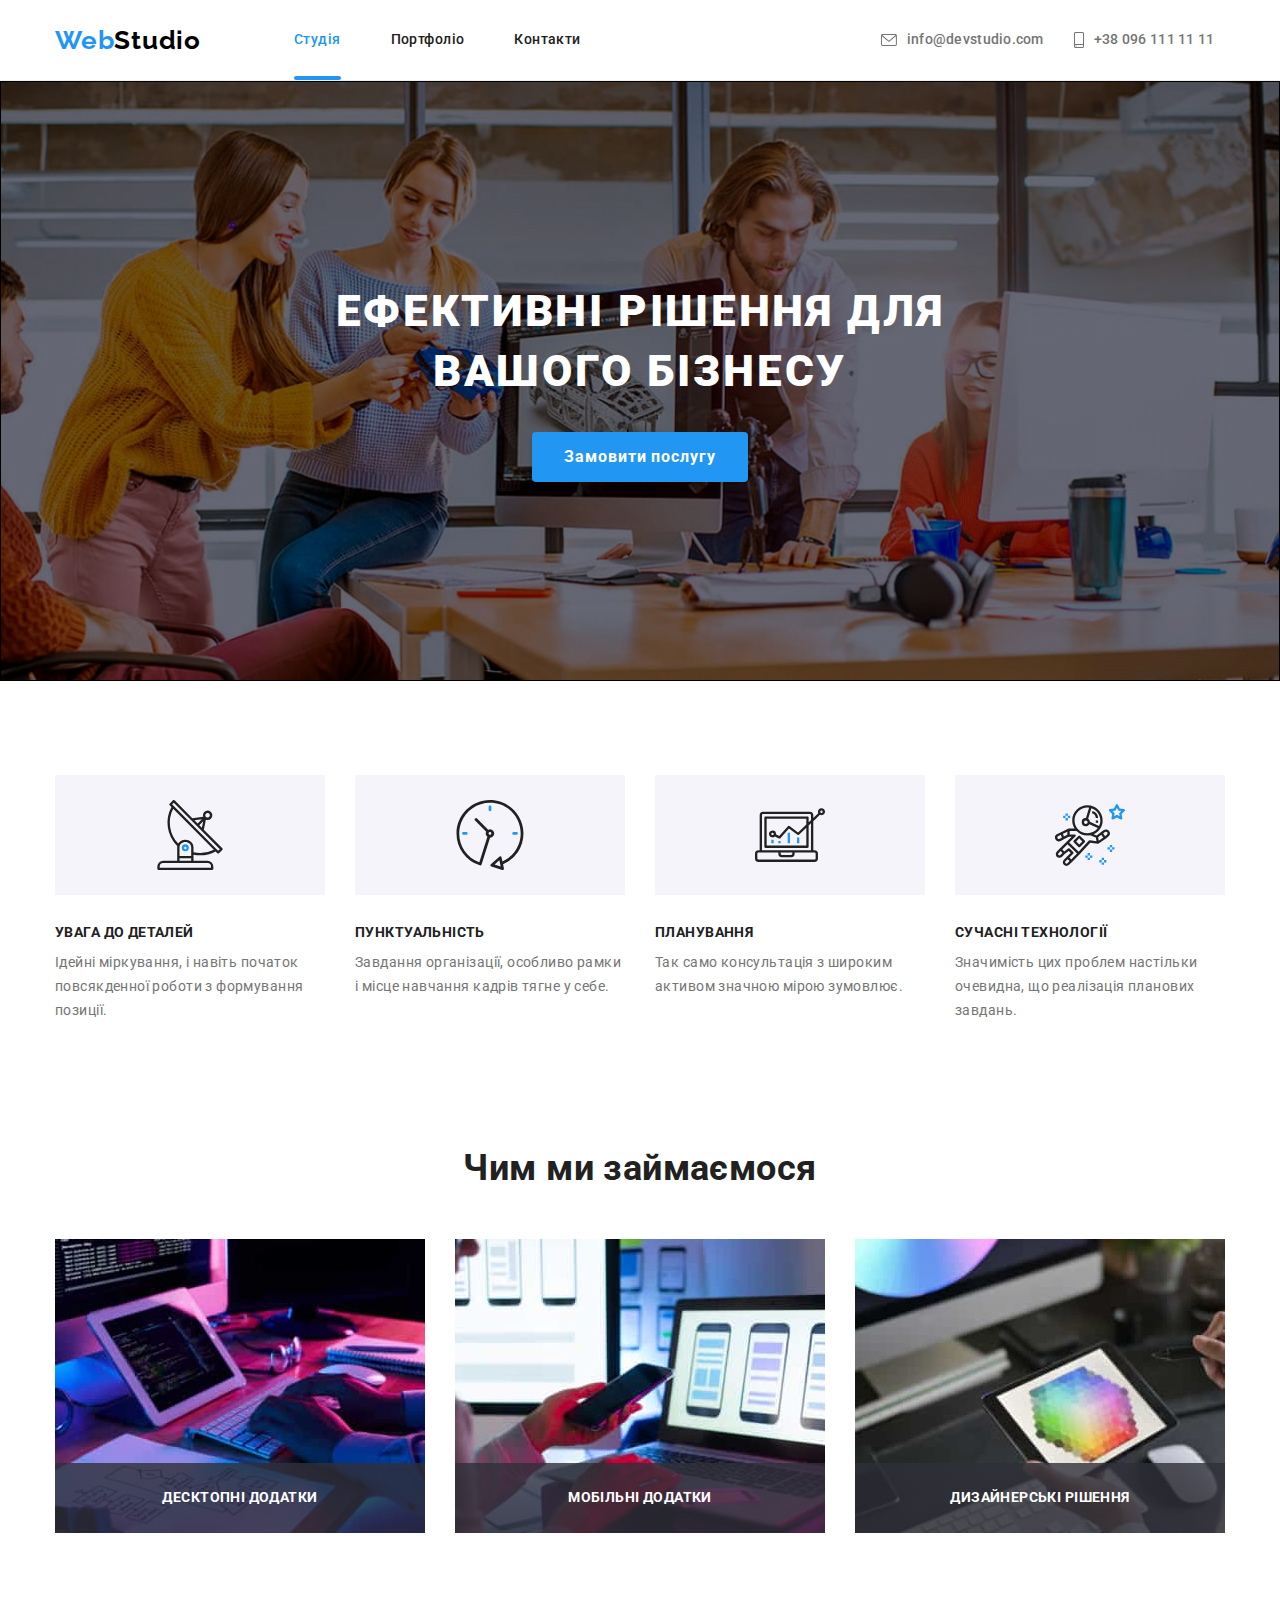
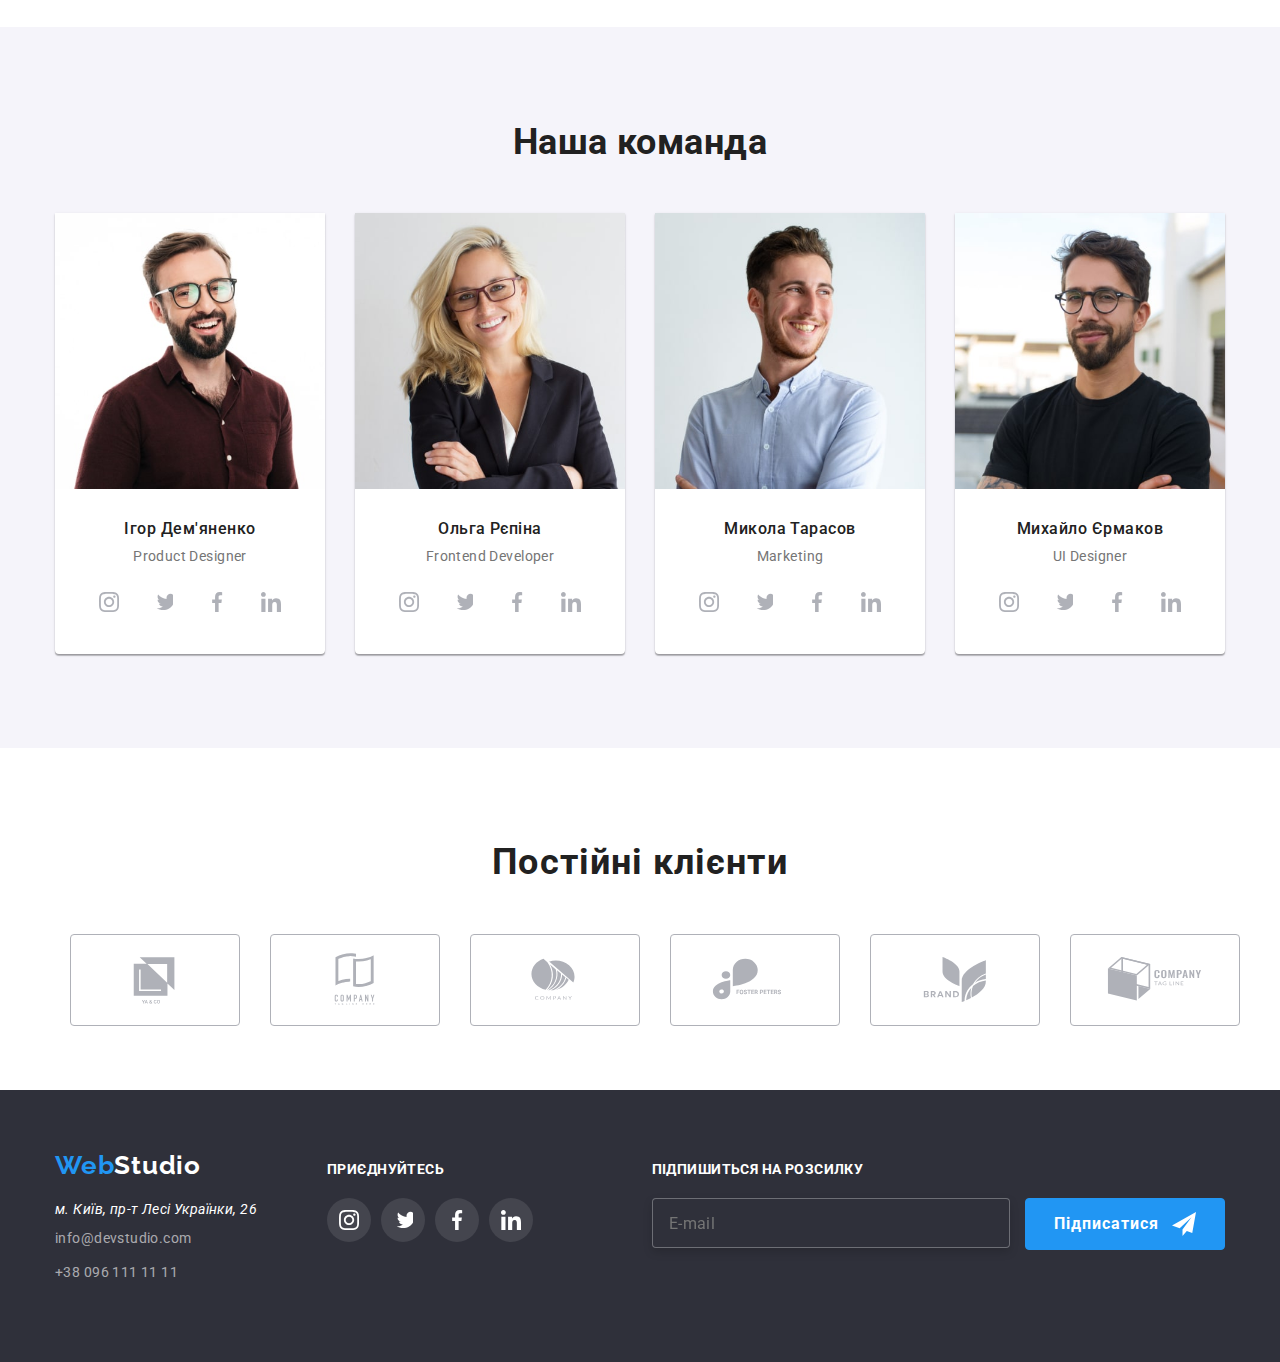
==== commit 155c647e: "DZ_8" ====
--- a/index.html
+++ b/index.html
@@ -59,9 +59,9 @@
                     </button></div>
                     <nav class="mob-nav">
                         <ul class="mob-nav__list list">
-                            <li class="nav__item"><a class="mob-nav__link current link" href="./index.html">Студія</a></li>
-                            <li class="nav__item"><a class="mob-nav__link link" href="./portfolio.html">Портфоліо</a></li>
-                            <li class="nav__item"><a class="mob-nav__link link" href="">Контакти</a></li>
+                            <li class="mob-nav__item"><a class="mob-nav__link current link" href="./index.html">Студія</a></li>
+                            <li class="mob-nav__item"><a class="mob-nav__link link" href="./portfolio.html">Портфоліо</a></li>
+                            <li class="mob-nav__item"><a class="mob-nav__link link" href="">Контакти</a></li>
                         </ul>
                     </nav>        
             
--- a/css/main.min.css
+++ b/css/main.min.css
@@ -1 +1 @@
-p,h1,h2,h3,h4,h5,h6{margin:0}ul,ol{margin:0}:root{--primary-text-color:#757575;--title-text-color:#212121;--accent-color:#2196F3;--primary-white-color:#ffffff;--background-color: #2F303A;--background-color_2: #F5F4FA;--border-color: #EEEEEE;--hover-color: #000000;--icon-color: #AFB1B8;--footer-soc-background-color: rgba(255, 255, 255, 0.1);--background-color-hero: #C4C4C4;--modal-icon-color: rgba(0, 0, 0, 0.1);--box-shadow-color: rgba(0, 0, 0, 0.12), 0px 1px 1px rgba(0, 0, 0, 0.14), 0px 2px 1px rgba(0, 0, 0, 0.2);--box-shadow-color-2: 0px 4px 4px rgba(0, 0, 0, 0.15);--portfolio-link-box-shadow-color: rgba(0, 0, 0, 0.12), 0px 4px 4px rgba(0, 0, 0, 0.06), 1px 4px 6px rgba(0, 0, 0, 0.16);--portfolio-btn-shadow-color: rgba(0, 0, 0, 0.1), 0px 1px 2px rgba(0, 0, 0, 0.08), 0px 2px 2px rgba(0, 0, 0, 0.12)}.line::after{position:absolute;content:"";width:100%;bottom:0;left:0;height:1px;border-radius:1px;transition:background-color 250ms cubic-bezier(0.4, 0, 0.2, 1)}.line:hover::after,.line:focus::after{background-color:var(--accent-color)}.footer-soc__link,.footer-soc__list,.client__link,.client__list,.team-soc__link,.team-soc__list,.contact__link,.nav,.nav-contact,label.modal-politic__label,.modal-input__check{display:flex;align-items:center}.logo{font-family:"Raleway",sans-serif;font-weight:700;font-size:26px;letter-spacing:.03em;color:var(--hover-color)}@media screen and (min-width: 768px){.logo{margin:0;font-size:24px;line-height:1.17}}@media screen and (min-width: 1200px){.logo{font-size:26px;line-height:1.19}}.backdrop{position:fixed;top:0;width:100%;height:100%;background-color:rgba(0,0,0,.2);transition:opacity 250ms cubic-bezier(0.4, 0, 0.2, 1),visibility 250ms cubic-bezier(0.4, 0, 0.2, 1)}.modal{position:absolute;top:50%;left:50%;transform:translate(-50%, -50%) scale(1) rotate(0);padding:40px;background-color:var(--primary-white-color);box-shadow:0px 1px 3px var(--box-shadow-color);border-radius:4px;transition:transform 250ms cubic-bezier(0.4, 0, 0.2, 1)}@media screen and (min-width: 480px){.modal{width:450px;min-height:581px}}@media screen and (min-width: 1200px){.modal{width:528px;min-height:581px}}.backdrop.is-hidden .modal{transform:translate(-50%, -50%) scale(0) rotate(180deg)}.modal__close-button{position:absolute;border-radius:50%;width:30px;height:30px;top:8px;right:8px;padding:0;background-color:var(--primary-white-color);border:1px solid var(--modal-icon-color)}.modal__close-button:hover .modal__close-icon,.modal__close-button:focus .modal__close-icon{fill:var(--accent-color)}.modal__close-icon{padding:6px;width:100%;height:100%;align-items:center;justify-content:center;color:var(--hover-color);transition:border 250ms cubic-bezier(0.4, 0, 0.2, 1)}.modal__form-title{margin:0;margin-bottom:12px;text-align:center;font-weight:700;font-size:20px;line-height:1.15;text-align:center;letter-spacing:.03em;color:var(--title-text-color)}@media screen and (min-width: 480px){.modal__form-title{width:370px}}@media screen and (min-width: 1200px){.modal__form-title{width:448px}}.modal__form-btn{display:flex;justify-content:center}.is-hidden{opacity:0;visibility:hidden;pointer-events:none}.input{width:100%;height:40px;padding:11px 12px;padding-left:42px;font-weight:400;font-size:12px;line-height:1.17;letter-spacing:.01em;color:rgba(25,7,7,.5);border:1px solid rgba(33,33,33,.2);border-radius:4px;transition:border 250ms cubic-bezier(0.4, 0, 0.2, 1);cursor:pointer}.input:hover,.input:focus{border-color:var(--accent-color);outline:rgba(0,0,0,0)}.input:hover+svg,.input:focus+svg{fill:var(--accent-color)}.modal-input{margin-bottom:10px}.modal-input label{display:block;margin-bottom:4px}.modal-input__field{position:relative}.modal-input__icon{position:absolute;top:50%;left:12px;transform:translateY(-50%);transition:fill 250ms cubic-bezier(0.4, 0, 0.2, 1)}.modal-input__politic{display:flex;justify-content:center;margin-bottom:30px}.modal-input__com{margin-bottom:20px}.modal-input__com label{display:block;margin-bottom:4px}.modal-input__label{font-weight:400;font-size:12px;line-height:1.17;letter-spacing:.01em;color:var(--primary-text-color)}.modal-input__comment{padding:12px 16px;width:100%;height:120px;resize:none}.modal-input__comment::-moz-placeholder{color:rgba(117,117,117,.5)}.modal-input__comment:-ms-input-placeholder{color:rgba(117,117,117,.5)}.modal-input__comment::placeholder{color:rgba(117,117,117,.5)}.modal-input__check{width:16px;height:16px;border:2px solid var(--primary-text-color);border-radius:2px;margin-right:7px;justify-content:center;cursor:pointer}.modal-input__check svg{fill:rgba(0,0,0,0)}.modal-input__check:checked+label>span{border:none;background-color:var(--accent-color)}.modal-input__check:checked+label>span svg{fill:var(--primary-white-color)}.modal-input__cklick{position:relative;margin-left:5px;color:var(--accent-color);text-decoration:none;transition:color 250ms cubic-bezier(0.4, 0, 0.2, 1)}.form__btn{display:block;width:200px;height:50px;font-weight:700;font-size:16px;line-height:1.88;letter-spacing:.06em;color:var(--primary-white-color);background-color:#2196f3;box-shadow:var(--box-shadow-color-2);border-radius:4px;transition:background-color 250ms cubic-bezier(0.4, 0, 0.2, 1)}.form__btn:hover,.form__btn:focus{background-color:var(--title-text-color)}@media screen and (min-width: 480px){.modal-politic__label{font-weight:400;font-size:12px;line-height:1.17;letter-spacing:.03em;color:var(--primary-text-color)}}@media screen and (min-width: 1200px){.modal-politic__label{font-size:14px;line-height:1.71}}.menu-btn{display:block;margin-left:auto;margin-right:0;padding-top:12px;padding-right:8px;padding-bottom:12px;padding-left:8px;border:none;background-color:rgba(0,0,0,0)}@media screen and (min-width: 768px){.menu-btn{display:none}}.mobile-menu{position:fixed;width:100vw;height:100vh;left:0;top:0;right:0;background-color:var(--primary-white-color)}.mobile-menu .container{height:100%}@media screen and (min-width: 768px){.mobile-menu{display:none}}.menu-close{display:block;margin-left:auto;padding-top:12px;padding-right:8px;padding-bottom:12px;padding-left:8px;border:none;background-color:rgba(0,0,0,0);transition:transform 250ms cubic-bezier(0.4, 0, 0.2, 1)}.menu-close:hover .menu-content__close-icon,.menu-close:focus .menu-content__close-icon{fill:var(--accent-color)}.mob-nav .mob-nav__list{padding-left:40px}.mob-nav .mob-nav__list .mob-nav__link{font-weight:500;font-size:40px;line-height:1.175;color:var(--title-text-color);transition:color 250ms cubic-bezier(0.4, 0, 0.2, 1)}.mob-nav .mob-nav__list .mob-nav__link:hover,.mob-nav .mob-nav__list .mob-nav__link:focus{color:var(--accent-color)}.mob-nav .mob-nav__list .mob-nav__link.current{color:var(--accent-color)}.mob-contact .mob-contact__list{padding-left:40px}.mob-contact .mob-contact__list .mob-contact__link-tel{font-weight:500;font-size:34px;line-height:1.18;color:var(--accent-color);transition:color 250ms cubic-bezier(0.4, 0, 0.2, 1)}.mob-contact .mob-contact__list .mob-contact__link-tel:hover,.mob-contact .mob-contact__list .mob-contact__link-tel:focus{color:var(--accent-color)}.mob-contact .mob-contact__list .mob-contact__link-mail{font-weight:500;font-size:24px;line-height:1.1666666667;letter-spacing:.02em;color:var(--primary-text-color)}.mob-contact .mob-contact__list .mob-contact__link-mail:hover,.mob-contact .mob-contact__list .mob-contact__link-mail:focus{color:var(--accent-color)}.mob-social .mob-soc__list{display:flex;padding-left:40px;padding-bottom:48px;margin-top:64px}.mob-social .mob-soc__list .mob-soc__link{font-weight:500;font-size:18px;line-height:1.22;letter-spacing:.02em;color:var(--accent-color)}.mob-social .mob-soc__list .mob-soc__item:not(:last-child){margin-right:20px}.menu-content{display:flex;flex-direction:column;height:100vh;padding-top:10px;justify-content:space-between}body{font-family:"Roboto",sans-serif;font-size:14px;letter-spacing:.03em;color:var(--primary-text-color);background-color:var(--primary-white-color)}img{display:block;width:100%;height:auto}.link{text-decoration:none}.list{list-style:none;padding:0;margin:0}.accent{color:var(--accent-color)}.visually-hidden{position:absolute;width:1px;height:1px;margin:-1px;border:0;padding:0;white-space:nowrap;-webkit-clip-path:inset(100%);clip-path:inset(100%);clip:rect(0 0 0 0);overflow:hidden;opacity:0}.btn{display:inline-block;border-radius:4px;font-family:"Roboto",sans-serif;font-size:16px;text-align:center;border:none;cursor:pointer}.container{margin-left:auto;margin-right:auto;width:100%;padding-left:15px;padding-right:15px}@media screen and (min-width: 480px){.container{width:480px}}@media screen and (min-width: 768px){.container{width:768px}}@media screen and (min-width: 1200px){.container{width:1200px}}.box{position:relative;top:0;left:0;width:100%}.header{border-bottom:1px solid var(--border-color)}.nav__list{display:none}@media screen and (min-width: 768px){.nav__list{display:flex;margin-left:93px}}.nav__list .nav__item+.nav__item{margin-left:0}@media screen and (min-width: 768px){.nav__list .nav__item+.nav__item{margin-left:50px}}@media screen and (min-width: 768px){.nav__list .nav__link{display:block;padding-top:32px;padding-bottom:32px}}.nav__list .nav__link:hover,.nav__list .nav__link:focus{color:var(--accent-color)}.nav__list .nav__link.current{color:var(--accent-color)}.nav__link{position:relative;color:var(--title-text-color);transition:color 250ms cubic-bezier(0.4, 0, 0.2, 1)}@media screen and (min-width: 768px){.nav__link{font-weight:500;line-height:1.14}}.nav__link .contact__link{letter-spacing:.02em}@media screen and (min-width: 1200px){.nav__link .contact__link{font-weight:500;line-height:1.14}}.contact__list{display:none}@media screen and (min-width: 768px){.contact__list{display:inline-block;padding-left:0;margin-left:90px;margin-top:21px;flex-direction:unset}}@media screen and (min-width: 1200px){.contact__list{margin-top:0;margin-left:300px;display:flex}}@media screen and (min-width: 1200px){.contact__list .contact__item+.contact__item{margin-left:30px}}.contact__list .contact__item{margin-bottom:32px}@media screen and (min-width: 768px){.contact__list .contact__item{margin-bottom:0}}@media screen and (min-width: 768px){.contact__list .contact__item:not(:last-child){margin-bottom:10px}}@media screen and (min-width: 1200px){.contact__list .contact__item:not(:last-child){margin-bottom:0}}.contact__link{width:100%;height:100%;color:var(--primary-text-color);transition:color 250ms cubic-bezier(0.4, 0, 0.2, 1)}@media screen and (min-width: 768px){.contact__link{font-weight:500;font-size:12px;line-height:1.17;letter-spacing:.02em}}@media screen and (min-width: 1200px){.contact__link{justify-content:center;font-size:14px;line-height:1.14}}.contact__link:hover .contact-icon,.contact__link:focus .contact-icon{fill:var(--accent-color)}.contact__link:hover,.contact__link:focus{color:var(--accent-color)}.contact__link a[href="tel:+380961111111"]{color:var(--accent-color)}@media screen and (min-width: 768px){.contact__link a[href="tel:+380961111111"]{color:var(--primary-text-color)}}.contact__icon{fill:currentColor;transition:fill 250ms cubic-bezier(0.4, 0, 0.2, 1)}@media screen and (max-width: 767px){.contact__icon{display:none}}@media screen and (min-width: 768px){.contact__icon{margin-right:10px}}.current::after{background-color:var(--accent-color);border-radius:2px}@media screen and (min-width: 768px){.current::after{position:absolute;content:"";bottom:0;left:0;width:100%;height:4px}}.hero{text-align:center;margin-right:auto;margin-left:auto;padding-top:118px;padding-bottom:118px;background-repeat:no-repeat;background-size:cover;background-position:center;border:1px solid var(--hover-color);background-color:var(--background-color-hero)}@media screen and (min-width: 320px){.hero{background-image:linear-gradient(rgba(0, 0, 0, 0.25), rgba(0, 0, 0, 0.25)),url("../images/hero_mob-min.jpg")}}@media screen and (min-width: 320px)and (min-device-ratio: 2),screen and (min-width: 320px)and (-webkit-min-device-pixel-ratio: 2),screen and (min-width: 320px)and (min-resolution: 192dpi),screen and (min-width: 320px)and (min-resolution: 2dppx){.hero{background-image:linear-gradient(rgba(0, 0, 0, 0.25), rgba(0, 0, 0, 0.25)),url("../images/hero_mob@2x-min.jpg")}}@media screen and (min-width: 768px){.hero{background-image:linear-gradient(rgba(0, 0, 0, 0.25), rgba(0, 0, 0, 0.25)),url("../images/hero_tab-min.jpg")}}@media screen and (min-width: 768px)and (min-device-ratio: 2),screen and (min-width: 768px)and (-webkit-min-device-pixel-ratio: 2),screen and (min-width: 768px)and (min-resolution: 192dpi),screen and (min-width: 768px)and (min-resolution: 2dppx){.hero{background-image:linear-gradient(rgba(0, 0, 0, 0.25), rgba(0, 0, 0, 0.25)),url("../images/hero_tab@2x-min.jpg")}}@media screen and (min-width: 1200px){.hero{padding-top:200px;padding-bottom:200px;max-width:1600px;height:600px;background-image:linear-gradient(rgba(0, 0, 0, 0.25), rgba(0, 0, 0, 0.25)),url("../images/hero_laptop-min.jpg")}}@media screen and (min-width: 1200px)and (min-device-ratio: 2),screen and (min-width: 1200px)and (-webkit-min-device-pixel-ratio: 2),screen and (min-width: 1200px)and (min-resolution: 192dpi),screen and (min-width: 1200px)and (min-resolution: 2dppx){.hero{background-image:linear-gradient(rgba(0, 0, 0, 0.25), rgba(0, 0, 0, 0.25)),url("../images/hero_laptop@2x-min.jpg")}}.hero__title{display:block;margin-top:0;margin-bottom:30px;font-weight:900;letter-spacing:.06em;text-transform:uppercase;color:var(--primary-white-color)}@media screen and (min-width: 480px){.hero__title{font-size:26px;line-height:1.61}}@media screen and (min-width: 1200px){.hero__title{font-size:44px;line-height:1.36}}.hero__btn{font-weight:700;font-size:16px;line-height:1.88;letter-spacing:.06em;color:var(--primary-white-color);background:var(--accent-color);box-shadow:var(--box-shadow-color-2);transition:background-color 250ms cubic-bezier(0.4, 0, 0.2, 1)}.hero__btn:hover,.hero__btn:focus{background-color:var(--hover-color)}@media screen and (min-width: 480px){.hero__btn{padding:10px 24px}}@media screen and (min-width: 1200px){.hero__btn{padding:10px 32px}}.properties{padding-top:60px;padding-bottom:60px}@media screen and (min-width: 768px){.properties{padding-top:60px;padding-bottom:60px}}@media screen and (min-width: 1200px){.properties{padding-top:94px;padding-bottom:94px}}.properties__list{display:flex;flex-wrap:wrap;width:100%}@media screen and (min-width: 768px){.properties__list .properties__item{width:calc((100% - 30px)/2)}}@media screen and (min-width: 1200px){.properties__list .properties__item{width:270px}}.properties__list>.properties__item::before{display:block;content:"";height:120px;background-repeat:no-repeat;background-position:center;background-color:var(--background-color_2);margin-bottom:30px}@media screen and (min-width: 768px){.properties__list .properties__item:nth-child(2n+1){margin-right:30px}}@media screen and (min-width: 1200px){.properties__list .properties__item:nth-child(2n+1){margin-right:0}}@media screen and (min-width: 1200px){.properties__list .properties__item+.properties__item{margin-left:30px}}.properties__title{margin-top:0;margin-bottom:10px;font-weight:700;font-size:14px;line-height:1.14;letter-spacing:.03em;text-transform:uppercase;color:var(--title-text-color)}.properties__text{margin-top:0;margin-bottom:0;line-height:1.71}@media screen and (min-width: 480px){.properties__text{margin-bottom:30px}}.icon-antena::before{background-image:url("../images/antenna.svg")}.icon-clock::before{background-image:url("../images/clock.svg")}.icon-diagram::before{background-image:url("../images/diagram.svg")}.icon-cosmo::before{background-image:url("../images/astronaut.svg")}.employment{margin:0;padding-bottom:94px;text-align:center}@media screen and (max-width: 1200px){.employment{display:none}}.employment__list{display:flex}.employment__list>.employment__item{width:calc((100% - 60px)/3);margin-top:0;margin-bottom:0;margin-right:30px}.employment__list>.employment__item:nth-child(3n){margin-right:0}.employment__title{margin-top:0;margin-bottom:50px;font-weight:700;font-size:36px;line-height:1.17;color:var(--title-text-color)}.image__label{position:absolute;bottom:0;padding-top:27px;padding-bottom:27px;width:100%;margin:0;font-weight:700;font-size:14px;line-height:1.14;text-align:center;letter-spacing:.03em;text-transform:uppercase;color:var(--primary-white-color);background:rgba(47,48,58,.8)}.team{text-align:center;background-color:var(--background-color_2)}@media screen and (min-width: 480px){.team{padding-top:60px;padding-bottom:60px}}@media screen and (min-width: 768px){.team{padding-top:60px;padding-bottom:60px}}@media screen and (min-width: 1200px){.team{padding-top:94px;padding-bottom:94px}}.team__title{margin-top:0;margin-bottom:50px;font-weight:700;font-size:36px;line-height:1.17;color:var(--title-text-color)}@media screen and (min-width: 768px){.team__list{display:flex;flex-wrap:wrap}}@media screen and (min-width: 1200px){.team__list>.team__item+.team__item{margin-left:30px}}.team__list>.team__item{background:var(--primary-white-color);box-shadow:0px 1px 3px var(--box-shadow-color);border-radius:0px 0px 4px 4px}@media screen and (min-width: 480px){.team__list>.team__item{width:100%}}@media screen and (min-width: 768px){.team__list>.team__item{width:calc((100% - 30px)/2)}}@media screen and (min-width: 1200px){.team__list>.team__item{width:270px}}@media screen and (min-width: 768px){.team__list>.team__item:nth-child(2n+1){margin-right:30px}}@media screen and (min-width: 1200px){.team__list>.team__item:nth-child(2n+1){margin-right:0}}@media screen and (min-width: 768px){.team__list>.team__item:nth-child(-n+2){margin-bottom:30px}}@media screen and (min-width: 1200px){.team__list>.team__item:nth-child(-n+2){margin-bottom:0}}.team__name{margin-top:30px;margin-bottom:10px}.team__name,.team__name .team__text{font-weight:500;font-size:16px;line-height:1.19;text-align:center;letter-spacing:.03em;color:var(--title-text-color)}.team__text{margin-top:0;margin-bottom:16px;color:var(--primary-text-color)}.team-soc__list{justify-content:center;margin-bottom:30px}@media screen and (min-width: 480px){.team-soc__list{padding-bottom:24px}}@media screen and (min-width: 768px){.team-soc__list{padding-bottom:0}}.team-soc__item{width:44px;height:44px}.team-soc__item:not(:last-child){margin-right:10px}.team-soc__link{width:100%;height:100%;background-color:var(--primary-white-color);border-radius:50%;justify-content:center;color:var(--icon-color);transition:background-color 250ms cubic-bezier(0.4, 0, 0.2, 1),color 250ms cubic-bezier(0.4, 0, 0.2, 1)}.team-soc__link:hover{background-color:var(--accent-color);fill:var(--primary-white-color)}.team-soc__link:hover .team__icon{fill:var(--primary-white-color)}.team__icon{fill:currentColor}.client{padding-top:60px;padding-bottom:60px;text-align:center;background-color:var(--primary-white-color)}@media screen and (min-width: 1200px){.client{padding-top:94px;padding-bottom:94px}}.client__title{margin-top:0;margin-bottom:50px;font-weight:700;font-size:36px;line-height:1.16;text-align:center;letter-spacing:.03em;color:var(--title-text-color)}@media screen and (max-width: 768px){.client__title{margin-bottom:30px}}.client__list{flex-wrap:wrap}@media screen and (min-width: 768px){.client__list{justify-content:center;margin-right:0;margin-bottom:0}}@media screen and (min-width: 1200px){.client__list{margin-right:-30px;margin-bottom:-30px}}.client__item{height:92px;width:calc((100% - 30px)/2)}@media screen and (max-width: 768px){.client__item:nth-child(2n+1){margin-right:30px}}@media screen and (max-width: 1200px){.client__item:nth-child(-n+4){margin-bottom:30px}}@media screen and (min-width: 1200px){.client__item:nth-child(-n+4){margin-bottom:0}}@media screen and (min-width: 768px){.client__item{width:calc((100% - 60px)/3);margin-right:30px}}@media screen and (min-width: 768px){.client__item:nth-child(3n){margin-right:0}}@media screen and (min-width: 768px){.client__item:nth-last-child(-n+3){margin-bottom:0}}@media screen and (min-width: 1200px){.client__item{width:calc((100% - 180px)/6);margin-right:30px;margin-bottom:0}}@media screen and (min-width: 1200px){.client__item:not(:last-child){margin-right:30px}}.client__item .portfolio__item:nth-child(3n+1){margin-right:0}.client__item .portfolio__item:nth-last-child(n+4){margin-bottom:0}.client__link{width:100%;height:100%;justify-content:center;color:var(--icon-color);border:1px solid var(--icon-color);border-radius:4px;transition:border 250ms cubic-bezier(0.4, 0, 0.2, 1)}.client__link:hover,.client__link:focus{fill:var(--accent-color);border:1px solid var(--accent-color)}.client__link:hover .client__icon{fill:var(--accent-color)}.client__icon{fill:currentColor;transition:fill 250ms cubic-bezier(0.4, 0, 0.2, 1)}@media screen and (min-width: 480px){.portfolio{padding-top:60px;padding-bottom:60px}}@media screen and (min-width: 768px){.portfolio{padding-top:60px;padding-bottom:60px}}@media screen and (min-width: 1200px){.portfolio{padding-top:94px;padding-bottom:94px}}.portfolio__list{display:flex}@media screen and (min-width: 480px){.portfolio__list{flex-wrap:wrap;width:336px;margin-bottom:40px}}@media screen and (min-width: 768px){.portfolio__list{flex-wrap:nowrap;width:100%;margin-bottom:34px;justify-content:center}}@media screen and (min-width: 768px){.portfolio__list .portfolio__item+.portfolio__item{margin-left:8px}}@media screen and (min-width: 480px){.portfolio__list .portfolio__item :not(:nth-child(3)){margin-right:8px}}@media screen and (min-width: 768px){.portfolio__list .portfolio__item :not(:nth-child(3)){margin-right:0}}@media screen and (min-width: 480px){.portfolio__list .portfolio__item:nth-child(-n+3){margin-bottom:15px}}@media screen and (min-width: 768px){.portfolio__list .portfolio__item:nth-child(-n+3){margin-bottom:0}}.portfolio__btn{padding:6px 22px;margin-top:0;font-weight:500;line-height:1.63;letter-spacing:.03em;color:var(--title-text-color);background:var(--background-color_2);border-radius:4px;transition:color 250ms cubic-bezier(0.4, 0, 0.2, 1),background-color 250ms cubic-bezier(0.4, 0, 0.2, 1),box-shadow 250ms cubic-bezier(0.4, 0, 0.2, 1)}.portfolio__btn:hover,.portfolio__btn:focus{color:var(--primary-white-color);background:var(--accent-color);box-shadow:0px 3px 1px var(--portfolio-btn-shadow-color)}.portfolio__img-list{display:flex;flex-wrap:wrap;margin:0}.portfolio__img-list>.portfolio__item{background:var(--primary-white-color)}@media screen and (min-width: 480px){.portfolio__img-list>.portfolio__item{width:100%;margin-bottom:30px}}@media screen and (min-width: 768px){.portfolio__img-list>.portfolio__item{width:calc((100% - 30px)/2)}}@media screen and (min-width: 1200px){.portfolio__img-list>.portfolio__item{width:calc((100% - 60px)/3);margin-right:30px;margin-bottom:30px}}@media screen and (min-width: 768px){.portfolio__img-list>.portfolio__item:nth-child(2n+1){margin-right:30px}}@media screen and (min-width: 1200px){.portfolio__img-list>.portfolio__item:nth-child(3n){margin-right:0}}@media screen and (min-width: 1200px){.portfolio__img-list>.portfolio__item:nth-last-child(-n+3){margin-bottom:0}}.portfolio__link{display:block}.portfolio__link:hover,.portfolio__link:focus{box-shadow:0px 1px 1px var(--portfolio-link-box-shadow-color)}.portfolio__link:hover .portfolio-thumb__text{transform:translateY(0)}.portfolio-thumb{position:relative;overflow:hidden}.portfolio-thumb__text{position:absolute;top:0;margin:0;color:var(--primary-white-color);background-color:var(--accent-color);font-weight:400;font-size:18px;line-height:1.56;letter-spacing:.03em;text-align:center;padding:63px 24px;height:100%;transform:translateY(100%);transition:transform 250ms cubic-bezier(0.4, 0, 0.2, 1)}.portfolio-info{padding:20px 24px;background:var(--primary-white-color);border-right:1px solid var(--border-color);border-bottom:1px solid var(--border-color);border-left:1px solid var(--border-color)}.portfolio-info__title{font-weight:700;font-size:18px;line-height:2;letter-spacing:.06em;color:var(--title-text-color)}.portfolio-info__text{margin:0;font-size:16px;line-height:1.86;letter-spacing:.03em;color:var(--primary-text-color)}@media screen and (min-width: 768px){.portfolio__item:first-child .portfolio-info{padding-bottom:56px}}@media screen and (min-width: 1200px){.portfolio__item:first-child .portfolio-info{padding-bottom:20px}}.footer{padding-top:60px;padding-bottom:60px;background-color:var(--background-color)}.footer-block{text-align:center}@media screen and (min-width: 768px){.footer-block{display:flex;align-items:baseline;flex-wrap:wrap;align-items:baseline;justify-content:center}}@media screen and (min-width: 1200px){.footer-block{display:flex;align-items:baseline}}.footer-contact__list .footer-contact__item:not(:last-of-type){margin-top:0;margin-bottom:10px}.footer-contact a[href="https://goo.gl/maps/PAnnSUerjHj3gwqy8"]{color:var(--primary-white-color)}.footer-contact{margin-bottom:60px}@media screen and (min-width: 1200px){.footer-contact{margin-bottom:0px}}.footer-contact__link{font-style:normal;line-height:1.71;letter-spacing:.03em;color:rgba(255,255,255,.6);transition:color 250ms cubic-bezier(0.4, 0, 0.2, 1)}.footer-contact__link:hover,.footer-contact__link:focus{color:var(--accent-color)}.footer .add{color:var(--primary-white-color)}.footer-soc{margin-bottom:60px;margin-left:0}@media screen and (min-width: 768px){.footer-soc{margin-left:165px}}@media screen and (min-width: 1200px){.footer-soc{margin-left:70px}}.footer-soc__text{margin-top:0;margin-bottom:20px;font-weight:700;font-size:14px;line-height:1.14;letter-spacing:.03em;text-transform:uppercase;color:var(--primary-white-color)}.footer-soc__list{justify-content:center}.footer-soc__item{width:44px;height:44px}.footer-soc__item:not(:last-child){margin-right:10px}.footer-soc__link{width:100%;height:100%;justify-content:center;background-color:var(--footer-soc-background-color);border-radius:50%;color:var(--primary-white-color);transition:background-color 250ms cubic-bezier(0.4, 0, 0.2, 1)}.footer-soc__link:hover{background-color:var(--accent-color)}.footer-soc__icon{fill:currentColor}.footer-form{display:block;align-items:center;margin:0;display:flex;flex-wrap:wrap;align-items:baseline;justify-content:center}@media screen and (min-width: 768px){.footer-form{display:block;align-items:center}}@media screen and (min-width: 1200px){.footer-form{margin-left:auto}}.footer-form__text{margin-top:0;margin-bottom:20px;font-weight:700;font-size:14px;line-height:1.14;letter-spacing:.03em;text-transform:uppercase;color:var(--primary-white-color)}.footer-form__btn{position:relative;width:200px;font-weight:700;font-size:16px;line-height:1.88;padding:10px 28px;align-items:center;text-align:left;letter-spacing:.06em;color:var(--primary-white-color);background-color:var(--accent-color);transition:background-color 250ms cubic-bezier(0.4, 0, 0.2, 1);border:1px solid var(--accent-color)}.footer-form__btn:hover,.footer-form__btn:focus{background-color:var(--background-color);border:1px solid var(--accent-color)}@media screen and (min-width: 1200px){.footer-form__btn{margin-left:12px}}.footer-form__input{height:50px;padding-left:16px;font-weight:400;font-size:16px;line-height:1.25;letter-spacing:.03em;color:rgba(255,255,255,.6);background-color:var(--background-color);border:1px solid rgba(255,255,255,.3);filter:drop-shadow(var(--box-shadow-color-2));border-radius:4px;transition:border-color 250ms cubic-bezier(0.4, 0, 0.2, 1)}@media screen and (max-width: 1200px){.footer-form__input{width:100%;margin-bottom:20px}}@media screen and (min-width: 1200px){.footer-form__input{display:inline-flex;width:358px}}.footer-form__input:hover,.footer-form__input:focus{border-color:var(--accent-color)}.footer-form__icon{position:absolute;top:13px;right:28px;fill:currentColor}.logo--footer{display:inline-block;margin-top:0;margin-bottom:20px;color:var(--primary-white-color)}/*# sourceMappingURL=main.min.css.map */+p,h1,h2,h3,h4,h5,h6{margin:0}ul,ol{margin:0}:root{--primary-text-color:#757575;--title-text-color:#212121;--accent-color:#2196F3;--primary-white-color:#ffffff;--background-color: #2F303A;--background-color_2: #F5F4FA;--border-color: #EEEEEE;--hover-color: #000000;--icon-color: #AFB1B8;--footer-soc-background-color: rgba(255, 255, 255, 0.1);--background-color-hero: #C4C4C4;--modal-icon-color: rgba(0, 0, 0, 0.1);--box-shadow-color: rgba(0, 0, 0, 0.12), 0px 1px 1px rgba(0, 0, 0, 0.14), 0px 2px 1px rgba(0, 0, 0, 0.2);--box-shadow-color-2: 0px 4px 4px rgba(0, 0, 0, 0.15);--portfolio-link-box-shadow-color: rgba(0, 0, 0, 0.12), 0px 4px 4px rgba(0, 0, 0, 0.06), 1px 4px 6px rgba(0, 0, 0, 0.16);--portfolio-btn-shadow-color: rgba(0, 0, 0, 0.1), 0px 1px 2px rgba(0, 0, 0, 0.08), 0px 2px 2px rgba(0, 0, 0, 0.12)}.line::after{position:absolute;content:"";width:100%;bottom:0;left:0;height:1px;border-radius:1px;transition:background-color 250ms cubic-bezier(0.4, 0, 0.2, 1)}.line:hover::after,.line:focus::after{background-color:var(--accent-color)}.footer-soc__link,.footer-soc__list,.client__link,.client__list,.team-soc__link,.team-soc__list,.contact__link,.nav,.nav-contact,label.modal-politic__label,.modal-input__check{display:flex;align-items:center}.logo{font-family:"Raleway",sans-serif;font-weight:700;font-size:26px;letter-spacing:.03em;color:var(--hover-color)}@media screen and (min-width: 768px){.logo{margin:0;font-size:24px;line-height:1.17}}@media screen and (min-width: 1200px){.logo{font-size:26px;line-height:1.19}}.backdrop{position:fixed;top:0;width:100%;height:100%;background-color:rgba(0,0,0,.2);transition:opacity 250ms cubic-bezier(0.4, 0, 0.2, 1),visibility 250ms cubic-bezier(0.4, 0, 0.2, 1)}.modal{position:absolute;top:50%;left:50%;transform:translate(-50%, -50%) scale(1) rotate(0);padding:40px;background-color:var(--primary-white-color);box-shadow:0px 1px 3px var(--box-shadow-color);border-radius:4px;transition:transform 250ms cubic-bezier(0.4, 0, 0.2, 1)}@media screen and (min-width: 480px){.modal{width:450px;min-height:581px}}@media screen and (min-width: 1200px){.modal{width:528px;min-height:581px}}.backdrop.is-hidden .modal{transform:translate(-50%, -50%) scale(0) rotate(180deg)}.modal__close-button{position:absolute;border-radius:50%;width:30px;height:30px;top:8px;right:8px;padding:0;background-color:var(--primary-white-color);border:1px solid var(--modal-icon-color)}.modal__close-button:hover .modal__close-icon,.modal__close-button:focus .modal__close-icon{fill:var(--accent-color)}.modal__close-icon{padding:6px;width:100%;height:100%;align-items:center;justify-content:center;color:var(--hover-color);transition:border 250ms cubic-bezier(0.4, 0, 0.2, 1)}.modal__form-title{margin:0;margin-bottom:12px;text-align:center;font-weight:700;font-size:20px;line-height:1.15;text-align:center;letter-spacing:.03em;color:var(--title-text-color)}@media screen and (min-width: 480px){.modal__form-title{width:370px}}@media screen and (min-width: 1200px){.modal__form-title{width:448px}}.modal__form-btn{display:flex;justify-content:center}.is-hidden{opacity:0;visibility:hidden;pointer-events:none}.input{width:100%;height:40px;padding:11px 12px;padding-left:42px;font-weight:400;font-size:12px;line-height:1.17;letter-spacing:.01em;color:rgba(25,7,7,.5);border:1px solid rgba(33,33,33,.2);border-radius:4px;transition:border 250ms cubic-bezier(0.4, 0, 0.2, 1);cursor:pointer}.input:hover,.input:focus{border-color:var(--accent-color);outline:rgba(0,0,0,0)}.input:hover+svg,.input:focus+svg{fill:var(--accent-color)}.modal-input{margin-bottom:10px}.modal-input label{display:block;margin-bottom:4px}.modal-input__field{position:relative}.modal-input__icon{position:absolute;top:50%;left:12px;transform:translateY(-50%);transition:fill 250ms cubic-bezier(0.4, 0, 0.2, 1)}.modal-input__politic{display:flex;justify-content:center;margin-bottom:30px}.modal-input__com{margin-bottom:20px}.modal-input__com label{display:block;margin-bottom:4px}.modal-input__label{font-weight:400;font-size:12px;line-height:1.17;letter-spacing:.01em;color:var(--primary-text-color)}.modal-input__comment{padding:12px 16px;width:100%;height:120px;resize:none}.modal-input__comment::-moz-placeholder{color:rgba(117,117,117,.5)}.modal-input__comment:-ms-input-placeholder{color:rgba(117,117,117,.5)}.modal-input__comment::placeholder{color:rgba(117,117,117,.5)}.modal-input__check{width:16px;height:16px;border:2px solid var(--primary-text-color);border-radius:2px;margin-right:7px;justify-content:center;cursor:pointer}.modal-input__check svg{fill:rgba(0,0,0,0)}.modal-input__check:checked+label>span{border:none;background-color:var(--accent-color)}.modal-input__check:checked+label>span svg{fill:var(--primary-white-color)}.modal-input__cklick{position:relative;margin-left:5px;color:var(--accent-color);text-decoration:none;transition:color 250ms cubic-bezier(0.4, 0, 0.2, 1)}.form__btn{display:block;width:200px;height:50px;font-weight:700;font-size:16px;line-height:1.88;letter-spacing:.06em;color:var(--primary-white-color);background-color:#2196f3;box-shadow:var(--box-shadow-color-2);border-radius:4px;transition:background-color 250ms cubic-bezier(0.4, 0, 0.2, 1)}.form__btn:hover,.form__btn:focus{background-color:var(--title-text-color)}@media screen and (min-width: 480px){.modal-politic__label{font-weight:400;font-size:12px;line-height:1.17;letter-spacing:.03em;color:var(--primary-text-color)}}@media screen and (min-width: 1200px){.modal-politic__label{font-size:14px;line-height:1.71}}.menu-btn{display:block;margin-left:auto;margin-right:0;padding-top:12px;padding-right:8px;padding-bottom:12px;padding-left:8px;border:none;background-color:rgba(0,0,0,0)}@media screen and (min-width: 768px){.menu-btn{display:none}}.mobile-menu{position:fixed;width:100vw;height:100vh;left:0;top:0;right:0;z-index:1;background-color:var(--primary-white-color)}.mobile-menu .container{height:100%}@media screen and (min-width: 768px){.mobile-menu{display:none}}.menu-close{display:block;margin-left:auto;padding:10px;border:none;background-color:rgba(0,0,0,0);transition:transform 250ms cubic-bezier(0.4, 0, 0.2, 1)}.menu-close:hover .menu-content__close-icon,.menu-close:focus .menu-content__close-icon{fill:var(--accent-color)}.mob-nav .mob-nav__list{padding-left:40px;margin-bottom:302px}.mob-nav .mob-nav__list .mob-nav__link{font-weight:500;font-size:40px;line-height:1.175;color:var(--title-text-color);transition:color 250ms cubic-bezier(0.4, 0, 0.2, 1)}.mob-nav .mob-nav__list .mob-nav__link:hover,.mob-nav .mob-nav__list .mob-nav__link:focus{color:var(--accent-color)}.mob-nav .mob-nav__list .mob-nav__link.current{color:var(--accent-color)}.mob-nav__item:not(:last-child){margin-bottom:32px}.mob-contact .mob-contact__list{padding-left:40px;margin-bottom:64px}.mob-contact .mob-contact__list .mob-contact__link-tel{font-weight:500;font-size:34px;line-height:1.18;color:var(--accent-color);transition:color 250ms cubic-bezier(0.4, 0, 0.2, 1)}.mob-contact .mob-contact__list .mob-contact__link-tel:hover,.mob-contact .mob-contact__list .mob-contact__link-tel:focus{color:var(--accent-color)}.mob-contact .mob-contact__list .mob-contact__link-mail{font-weight:500;font-size:24px;line-height:1.1666666667;letter-spacing:.02em;color:var(--primary-text-color)}.mob-contact .mob-contact__list .mob-contact__link-mail:hover,.mob-contact .mob-contact__list .mob-contact__link-mail:focus{color:var(--accent-color)}.mob-contact__item:not(:last-child){margin-bottom:32px}.mob-social .mob-soc__list{display:flex;padding-left:40px;flex-wrap:wrap}.mob-social .mob-soc__list .mob-soc__link{font-weight:500;font-size:18px;line-height:1.22;letter-spacing:.02em;color:var(--accent-color)}.mob-social .mob-soc__list .mob-soc__item:not(:last-child){margin-right:20px}.menu-content{display:flex;flex-direction:column;height:100vh}body{font-family:"Roboto",sans-serif;font-size:14px;letter-spacing:.03em;color:var(--primary-text-color);background-color:var(--primary-white-color)}img{display:block;width:100%;height:auto}.link{text-decoration:none}.list{list-style:none;padding:0;margin:0}.accent{color:var(--accent-color)}.visually-hidden{position:absolute;width:1px;height:1px;margin:-1px;border:0;padding:0;white-space:nowrap;-webkit-clip-path:inset(100%);clip-path:inset(100%);clip:rect(0 0 0 0);overflow:hidden;opacity:0}.btn{display:inline-block;border-radius:4px;font-family:"Roboto",sans-serif;font-size:16px;text-align:center;border:none;cursor:pointer}.container{margin-left:auto;margin-right:auto;width:100%;padding-left:15px;padding-right:15px}@media screen and (min-width: 480px){.container{width:480px}}@media screen and (min-width: 768px){.container{width:768px}}@media screen and (min-width: 1200px){.container{width:1200px}}.box{position:relative;top:0;left:0;width:100%}.header{border-bottom:1px solid var(--border-color)}.nav__list{display:none}@media screen and (min-width: 768px){.nav__list{display:flex;margin-left:93px}}.nav__list .nav__item+.nav__item{margin-left:0}@media screen and (min-width: 768px){.nav__list .nav__item+.nav__item{margin-left:50px}}@media screen and (min-width: 768px){.nav__list .nav__link{display:block;padding-top:32px;padding-bottom:32px}}.nav__list .nav__link:hover,.nav__list .nav__link:focus{color:var(--accent-color)}.nav__list .nav__link.current{color:var(--accent-color)}.nav__link{position:relative;color:var(--title-text-color);transition:color 250ms cubic-bezier(0.4, 0, 0.2, 1)}@media screen and (min-width: 768px){.nav__link{font-weight:500;line-height:1.14}}.nav__link .contact__link{letter-spacing:.02em}@media screen and (min-width: 1200px){.nav__link .contact__link{font-weight:500;line-height:1.14}}.contact__list{display:none}@media screen and (min-width: 768px){.contact__list{display:inline-block;padding-left:0;margin-left:90px;flex-direction:unset}}@media screen and (min-width: 1200px){.contact__list{margin-left:300px;display:flex}}@media screen and (min-width: 1200px){.contact__list .contact__item+.contact__item{margin-left:30px}}.contact__list .contact__item{margin-bottom:32px}@media screen and (min-width: 768px){.contact__list .contact__item{margin-bottom:0}}@media screen and (min-width: 768px){.contact__list .contact__item:not(:last-child){margin-bottom:10px}}@media screen and (min-width: 1200px){.contact__list .contact__item:not(:last-child){margin-bottom:0}}.contact__link{width:100%;height:100%;color:var(--primary-text-color);transition:color 250ms cubic-bezier(0.4, 0, 0.2, 1)}@media screen and (min-width: 768px){.contact__link{font-weight:500;font-size:12px;line-height:1.17;letter-spacing:.02em}}@media screen and (min-width: 1200px){.contact__link{justify-content:center;font-size:14px;line-height:1.14}}.contact__link:hover .contact-icon,.contact__link:focus .contact-icon{fill:var(--accent-color)}.contact__link:hover,.contact__link:focus{color:var(--accent-color)}.contact__link a[href="tel:+380961111111"]{color:var(--accent-color)}@media screen and (min-width: 768px){.contact__link a[href="tel:+380961111111"]{color:var(--primary-text-color)}}.contact__icon{fill:currentColor;transition:fill 250ms cubic-bezier(0.4, 0, 0.2, 1)}@media screen and (max-width: 767px){.contact__icon{display:none}}@media screen and (min-width: 768px){.contact__icon{margin-right:10px}}.current::after{background-color:var(--accent-color);border-radius:2px}@media screen and (min-width: 768px){.current::after{position:absolute;content:"";bottom:0;left:0;width:100%;height:4px}}.hero{text-align:center;margin-right:auto;margin-left:auto;padding-top:118px;padding-bottom:118px;background-repeat:no-repeat;background-size:cover;background-position:center;border:1px solid var(--hover-color);background-color:var(--background-color-hero)}@media screen and (min-width: 320px){.hero{background-image:linear-gradient(rgba(0, 0, 0, 0.25), rgba(0, 0, 0, 0.25)),url("../images/hero_mob-min.jpg")}}@media screen and (min-width: 320px)and (min-device-ratio: 2),screen and (min-width: 320px)and (-webkit-min-device-pixel-ratio: 2),screen and (min-width: 320px)and (min-resolution: 192dpi),screen and (min-width: 320px)and (min-resolution: 2dppx){.hero{background-image:linear-gradient(rgba(0, 0, 0, 0.25), rgba(0, 0, 0, 0.25)),url("../images/hero_mob@2x-min.jpg")}}@media screen and (min-width: 768px){.hero{background-image:linear-gradient(rgba(0, 0, 0, 0.25), rgba(0, 0, 0, 0.25)),url("../images/hero_tab-min.jpg")}}@media screen and (min-width: 768px)and (min-device-ratio: 2),screen and (min-width: 768px)and (-webkit-min-device-pixel-ratio: 2),screen and (min-width: 768px)and (min-resolution: 192dpi),screen and (min-width: 768px)and (min-resolution: 2dppx){.hero{background-image:linear-gradient(rgba(0, 0, 0, 0.25), rgba(0, 0, 0, 0.25)),url("../images/hero_tab@2x-min.jpg")}}@media screen and (min-width: 1200px){.hero{padding-top:200px;padding-bottom:200px;max-width:1600px;height:600px;background-image:linear-gradient(rgba(0, 0, 0, 0.25), rgba(0, 0, 0, 0.25)),url("../images/hero_laptop-min.jpg")}}@media screen and (min-width: 1200px)and (min-device-ratio: 2),screen and (min-width: 1200px)and (-webkit-min-device-pixel-ratio: 2),screen and (min-width: 1200px)and (min-resolution: 192dpi),screen and (min-width: 1200px)and (min-resolution: 2dppx){.hero{background-image:linear-gradient(rgba(0, 0, 0, 0.25), rgba(0, 0, 0, 0.25)),url("../images/hero_laptop@2x-min.jpg")}}.hero__title{display:block;margin-top:0;margin-bottom:30px;font-weight:900;font-size:26px;line-height:1.61;letter-spacing:.06em;text-transform:uppercase;color:var(--primary-white-color)}@media screen and (min-width: 1200px){.hero__title{font-size:44px;line-height:1.36}}.hero__btn{font-weight:700;font-size:16px;line-height:1.88;letter-spacing:.06em;padding:10px 24px;color:var(--primary-white-color);background:var(--accent-color);box-shadow:var(--box-shadow-color-2);transition:background-color 250ms cubic-bezier(0.4, 0, 0.2, 1)}.hero__btn:hover,.hero__btn:focus{background-color:var(--hover-color)}@media screen and (min-width: 1200px){.hero__btn{padding:10px 32px}}.properties{padding-top:60px;padding-bottom:60px}@media screen and (min-width: 768px){.properties{padding-top:60px;padding-bottom:60px}}@media screen and (min-width: 1200px){.properties{padding-top:94px;padding-bottom:94px}}.properties__list{display:flex;flex-wrap:wrap;width:100%}@media screen and (min-width: 768px){.properties__list .properties__item{width:calc((100% - 30px)/2)}}@media screen and (min-width: 1200px){.properties__list .properties__item{width:270px}}.properties__list>.properties__item::before{display:block;content:"";height:120px;background-repeat:no-repeat;background-position:center;background-color:var(--background-color_2);margin-bottom:30px}@media screen and (min-width: 768px){.properties__list .properties__item:nth-child(2n+1){margin-right:30px}}@media screen and (min-width: 1200px){.properties__list .properties__item:nth-child(2n+1){margin-right:0}}@media screen and (min-width: 1200px){.properties__list .properties__item+.properties__item{margin-left:30px}}.properties__title{margin-top:0;margin-bottom:10px;font-weight:700;font-size:14px;line-height:1.14;letter-spacing:.03em;text-transform:uppercase;color:var(--title-text-color)}.properties__text{margin-top:0;margin-bottom:0;line-height:1.71}@media screen and (min-width: 480px){.properties__text{margin-bottom:30px}}.icon-antena::before{background-image:url("../images/antenna.svg")}.icon-clock::before{background-image:url("../images/clock.svg")}.icon-diagram::before{background-image:url("../images/diagram.svg")}.icon-cosmo::before{background-image:url("../images/astronaut.svg")}.employment{margin:0;padding-bottom:94px;text-align:center}@media screen and (max-width: 1200px){.employment{display:none}}.employment__list{display:flex}.employment__list>.employment__item{width:calc((100% - 60px)/3);margin-top:0;margin-bottom:0;margin-right:30px}.employment__list>.employment__item:nth-child(3n){margin-right:0}.employment__title{margin-top:0;margin-bottom:50px;font-weight:700;font-size:36px;line-height:1.17;color:var(--title-text-color)}.image__label{position:absolute;bottom:0;padding-top:27px;padding-bottom:27px;width:100%;margin:0;font-weight:700;font-size:14px;line-height:1.14;text-align:center;letter-spacing:.03em;text-transform:uppercase;color:var(--primary-white-color);background:rgba(47,48,58,.8)}.team{text-align:center;background-color:var(--background-color_2)}@media screen and (min-width: 480px){.team{padding-top:60px;padding-bottom:60px}}@media screen and (min-width: 768px){.team{padding-top:60px;padding-bottom:60px}}@media screen and (min-width: 1200px){.team{padding-top:94px;padding-bottom:94px}}.team__title{margin-top:0;margin-bottom:50px;font-weight:700;font-size:36px;line-height:1.17;color:var(--title-text-color)}@media screen and (min-width: 768px){.team__list{display:flex;flex-wrap:wrap}}@media screen and (min-width: 1200px){.team__list>.team__item+.team__item{margin-left:30px}}.team__list>.team__item{background:var(--primary-white-color);box-shadow:0px 1px 3px var(--box-shadow-color);border-radius:0px 0px 4px 4px}@media screen and (min-width: 480px){.team__list>.team__item{width:100%}}@media screen and (min-width: 768px){.team__list>.team__item{width:calc((100% - 30px)/2)}}@media screen and (min-width: 1200px){.team__list>.team__item{width:270px}}@media screen and (min-width: 768px){.team__list>.team__item:nth-child(2n+1){margin-right:30px}}@media screen and (min-width: 1200px){.team__list>.team__item:nth-child(2n+1){margin-right:0}}@media screen and (min-width: 768px){.team__list>.team__item:nth-child(-n+2){margin-bottom:30px}}@media screen and (min-width: 1200px){.team__list>.team__item:nth-child(-n+2){margin-bottom:0}}.team__name{margin-top:30px;margin-bottom:10px}.team__name,.team__name .team__text{font-weight:500;font-size:16px;line-height:1.19;text-align:center;letter-spacing:.03em;color:var(--title-text-color)}.team__text{margin-top:0;margin-bottom:16px;color:var(--primary-text-color)}.team-soc__list{justify-content:center;margin-bottom:30px;padding-bottom:24px}@media screen and (min-width: 768px){.team-soc__list{padding-bottom:0}}.team-soc__item{width:44px;height:44px}.team-soc__item:not(:last-child){margin-right:10px}.team-soc__link{width:100%;height:100%;background-color:var(--primary-white-color);border-radius:50%;justify-content:center;color:var(--icon-color);transition:background-color 250ms cubic-bezier(0.4, 0, 0.2, 1),color 250ms cubic-bezier(0.4, 0, 0.2, 1)}.team-soc__link:hover{background-color:var(--accent-color);fill:var(--primary-white-color)}.team-soc__link:hover .team__icon{fill:var(--primary-white-color)}.team__icon{fill:currentColor}.client{padding-top:60px;padding-bottom:60px;text-align:center;background-color:var(--primary-white-color)}@media screen and (min-width: 1200px){.client{padding-top:94px;padding-bottom:94px}}.client__title{margin-top:0;margin-bottom:50px;font-weight:700;font-size:36px;line-height:1.16;text-align:center;letter-spacing:.03em;color:var(--title-text-color)}@media screen and (max-width: 768px){.client__title{margin-bottom:30px}}.client__list{flex-wrap:wrap}@media screen and (min-width: 768px){.client__list{justify-content:center;margin-right:0;margin-bottom:0}}@media screen and (min-width: 1200px){.client__list{margin-right:-30px;margin-bottom:-30px}}.client__item{height:92px;width:calc((100% - 30px)/2)}@media screen and (max-width: 768px){.client__item:nth-child(2n+1){margin-right:30px}}@media screen and (max-width: 1200px){.client__item:nth-child(-n+4){margin-bottom:30px}}@media screen and (min-width: 1200px){.client__item:nth-child(-n+4){margin-bottom:0}}@media screen and (min-width: 768px){.client__item{width:calc((100% - 60px)/3);margin-right:30px}}@media screen and (min-width: 768px){.client__item:nth-child(3n){margin-right:0}}@media screen and (min-width: 768px){.client__item:nth-last-child(-n+3){margin-bottom:0}}@media screen and (min-width: 1200px){.client__item{width:calc((100% - 180px)/6);margin-right:30px;margin-bottom:0}}@media screen and (min-width: 1200px){.client__item:not(:last-child){margin-right:30px}}.client__item .portfolio__item:nth-child(3n+1){margin-right:0}.client__item .portfolio__item:nth-last-child(n+4){margin-bottom:0}.client__link{width:100%;height:100%;justify-content:center;color:var(--icon-color);border:1px solid var(--icon-color);border-radius:4px;transition:border 250ms cubic-bezier(0.4, 0, 0.2, 1)}.client__link:hover,.client__link:focus{fill:var(--accent-color);border:1px solid var(--accent-color)}.client__link:hover .client__icon{fill:var(--accent-color)}.client__icon{fill:currentColor;transition:fill 250ms cubic-bezier(0.4, 0, 0.2, 1)}.portfolio{padding-top:60px;padding-bottom:60px}@media screen and (min-width: 1200px){.portfolio{padding-top:94px;padding-bottom:94px}}.portfolio__list{display:flex;flex-wrap:wrap;width:336px;margin-bottom:40px}@media screen and (min-width: 768px){.portfolio__list{flex-wrap:nowrap;width:100%;margin-bottom:34px;justify-content:center}}@media screen and (min-width: 768px){.portfolio__list .portfolio__item+.portfolio__item{margin-left:8px}}.portfolio__list .portfolio__item :not(:nth-child(3)){margin-right:8px}@media screen and (min-width: 768px){.portfolio__list .portfolio__item :not(:nth-child(3)){margin-right:0}}.portfolio__list .portfolio__item:nth-child(-n+3){margin-bottom:15px}@media screen and (min-width: 768px){.portfolio__list .portfolio__item:nth-child(-n+3){margin-bottom:0}}.portfolio__btn{padding:6px 22px;margin-top:0;font-weight:500;line-height:1.63;letter-spacing:.03em;color:var(--title-text-color);background:var(--background-color_2);border-radius:4px;transition:color 250ms cubic-bezier(0.4, 0, 0.2, 1),background-color 250ms cubic-bezier(0.4, 0, 0.2, 1),box-shadow 250ms cubic-bezier(0.4, 0, 0.2, 1)}.portfolio__btn:hover,.portfolio__btn:focus{color:var(--primary-white-color);background:var(--accent-color);box-shadow:0px 3px 1px var(--portfolio-btn-shadow-color)}.portfolio__img-list{display:flex;flex-wrap:wrap;margin:0}.portfolio__img-list>.portfolio__item{width:100%;margin-bottom:30px;background:var(--primary-white-color)}@media screen and (min-width: 768px){.portfolio__img-list>.portfolio__item{width:calc((100% - 30px)/2)}}@media screen and (min-width: 1200px){.portfolio__img-list>.portfolio__item{width:calc((100% - 60px)/3);margin-right:30px;margin-bottom:30px}}@media screen and (min-width: 768px){.portfolio__img-list>.portfolio__item:nth-child(2n+1){margin-right:30px}}@media screen and (min-width: 1200px){.portfolio__img-list>.portfolio__item:nth-child(3n){margin-right:0}}@media screen and (min-width: 1200px){.portfolio__img-list>.portfolio__item:nth-last-child(-n+3){margin-bottom:0}}.portfolio__link{display:block}.portfolio__link:hover,.portfolio__link:focus{box-shadow:0px 1px 1px var(--portfolio-link-box-shadow-color)}.portfolio__link:hover .portfolio-thumb__text{transform:translateY(0)}.portfolio-thumb{position:relative;overflow:hidden}.portfolio-thumb__text{position:absolute;top:0;margin:0;color:var(--primary-white-color);background-color:var(--accent-color);font-weight:400;font-size:18px;line-height:1.56;letter-spacing:.03em;text-align:center;padding:63px 24px;height:100%;transform:translateY(100%);transition:transform 250ms cubic-bezier(0.4, 0, 0.2, 1)}.portfolio-info{padding:20px 24px;background:var(--primary-white-color);border-right:1px solid var(--border-color);border-bottom:1px solid var(--border-color);border-left:1px solid var(--border-color)}.portfolio-info__title{font-weight:700;font-size:18px;line-height:2;letter-spacing:.06em;color:var(--title-text-color)}.portfolio-info__text{margin:0;font-size:16px;line-height:1.86;letter-spacing:.03em;color:var(--primary-text-color)}@media screen and (min-width: 768px){.portfolio__item:first-child .portfolio-info{padding-bottom:56px}}@media screen and (min-width: 1200px){.portfolio__item:first-child .portfolio-info{padding-bottom:20px}}.footer{padding-top:60px;padding-bottom:60px;background-color:var(--background-color)}@media screen and (min-width: 768px){.footer-block{display:flex;align-items:baseline;flex-wrap:wrap;align-items:baseline;justify-content:center}}@media screen and (max-width: 1200px){.footer-block{text-align:center}}@media screen and (min-width: 1200px){.footer-block{display:flex;align-items:baseline}}.footer-contact__list .footer-contact__item:not(:last-of-type){margin-top:0;margin-bottom:10px}.footer-contact a[href="https://goo.gl/maps/PAnnSUerjHj3gwqy8"]{color:var(--primary-white-color)}.footer-contact{margin-bottom:60px}@media screen and (min-width: 1200px){.footer-contact{margin-bottom:0px}}.footer-contact__link{font-style:normal;line-height:1.71;letter-spacing:.03em;color:rgba(255,255,255,.6);transition:color 250ms cubic-bezier(0.4, 0, 0.2, 1)}.footer-contact__link:hover,.footer-contact__link:focus{color:var(--accent-color)}.footer .add{color:var(--primary-white-color)}.footer-soc{margin-bottom:60px;margin-left:0}@media screen and (min-width: 768px){.footer-soc{margin-left:165px}}@media screen and (min-width: 1200px){.footer-soc{margin-left:70px}}.footer-soc__text{margin-top:0;margin-bottom:20px;font-weight:700;font-size:14px;line-height:1.14;letter-spacing:.03em;text-transform:uppercase;color:var(--primary-white-color)}.footer-soc__list{justify-content:center}.footer-soc__item{width:44px;height:44px}.footer-soc__item:not(:last-child){margin-right:10px}.footer-soc__link{width:100%;height:100%;justify-content:center;background-color:var(--footer-soc-background-color);border-radius:50%;color:var(--primary-white-color);transition:background-color 250ms cubic-bezier(0.4, 0, 0.2, 1)}.footer-soc__link:hover{background-color:var(--accent-color)}.footer-soc__icon{fill:currentColor}.footer-form{display:block;align-items:center;margin:0;display:flex;flex-wrap:wrap;align-items:baseline;justify-content:center}@media screen and (min-width: 768px){.footer-form{display:block;align-items:center}}@media screen and (min-width: 1200px){.footer-form{margin-left:auto}}.footer-form__text{margin-top:0;margin-bottom:20px;font-weight:700;font-size:14px;line-height:1.14;letter-spacing:.03em;text-transform:uppercase;color:var(--primary-white-color)}.footer-form__btn{position:relative;width:200px;font-weight:700;font-size:16px;line-height:1.88;padding:10px 28px;align-items:center;text-align:left;letter-spacing:.06em;color:var(--primary-white-color);background-color:var(--accent-color);transition:background-color 250ms cubic-bezier(0.4, 0, 0.2, 1);border:1px solid var(--accent-color)}.footer-form__btn:hover,.footer-form__btn:focus{background-color:var(--background-color);border:1px solid var(--accent-color)}@media screen and (min-width: 1200px){.footer-form__btn{margin-left:12px}}.footer-form__input{height:50px;padding-left:16px;font-weight:400;font-size:16px;line-height:1.25;letter-spacing:.03em;color:rgba(255,255,255,.6);background-color:var(--background-color);border:1px solid rgba(255,255,255,.3);filter:drop-shadow(var(--box-shadow-color-2));border-radius:4px;transition:border-color 250ms cubic-bezier(0.4, 0, 0.2, 1)}@media screen and (max-width: 1200px){.footer-form__input{width:100%;margin-bottom:20px}}@media screen and (min-width: 1200px){.footer-form__input{display:inline-flex;width:358px}}.footer-form__input:hover,.footer-form__input:focus{border-color:var(--accent-color)}.footer-form__icon{position:absolute;top:13px;right:28px;fill:currentColor}.logo--footer{display:inline-block;margin-top:0;margin-bottom:20px;color:var(--primary-white-color)}/*# sourceMappingURL=main.min.css.map */